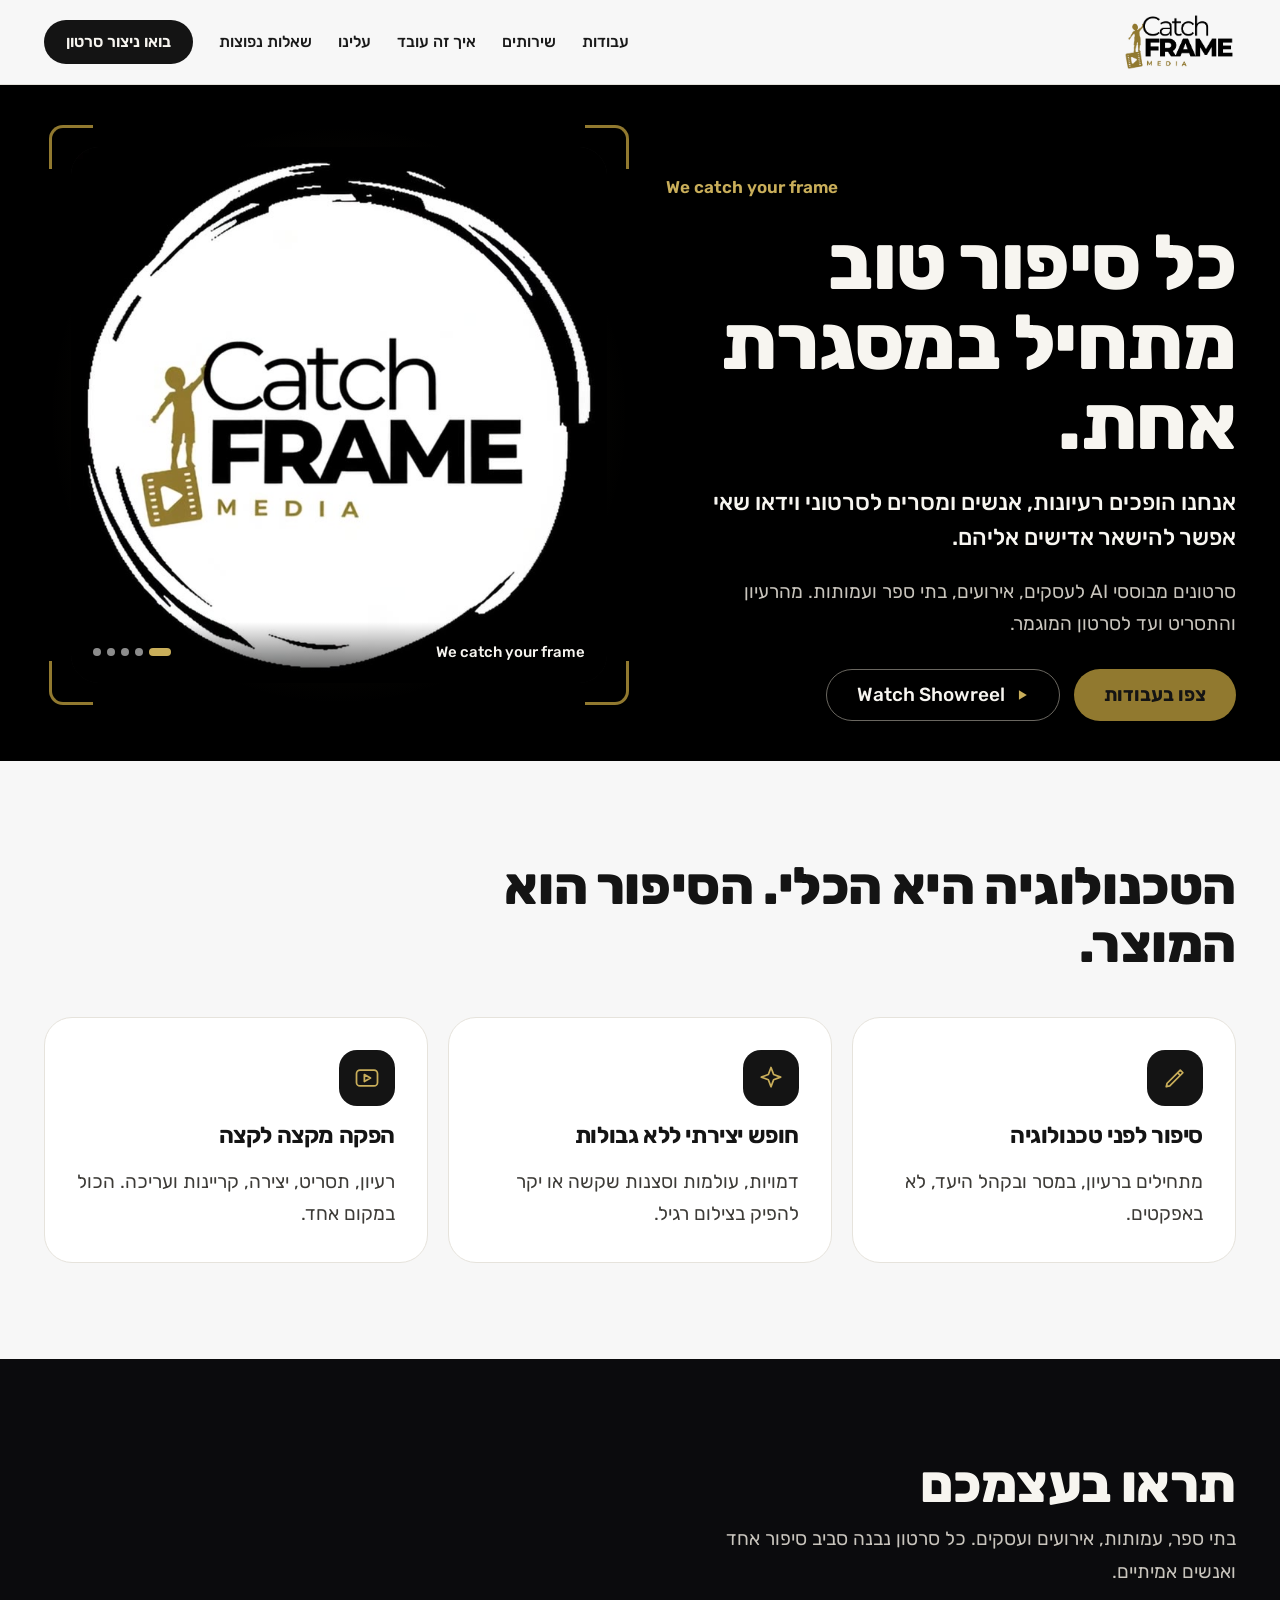
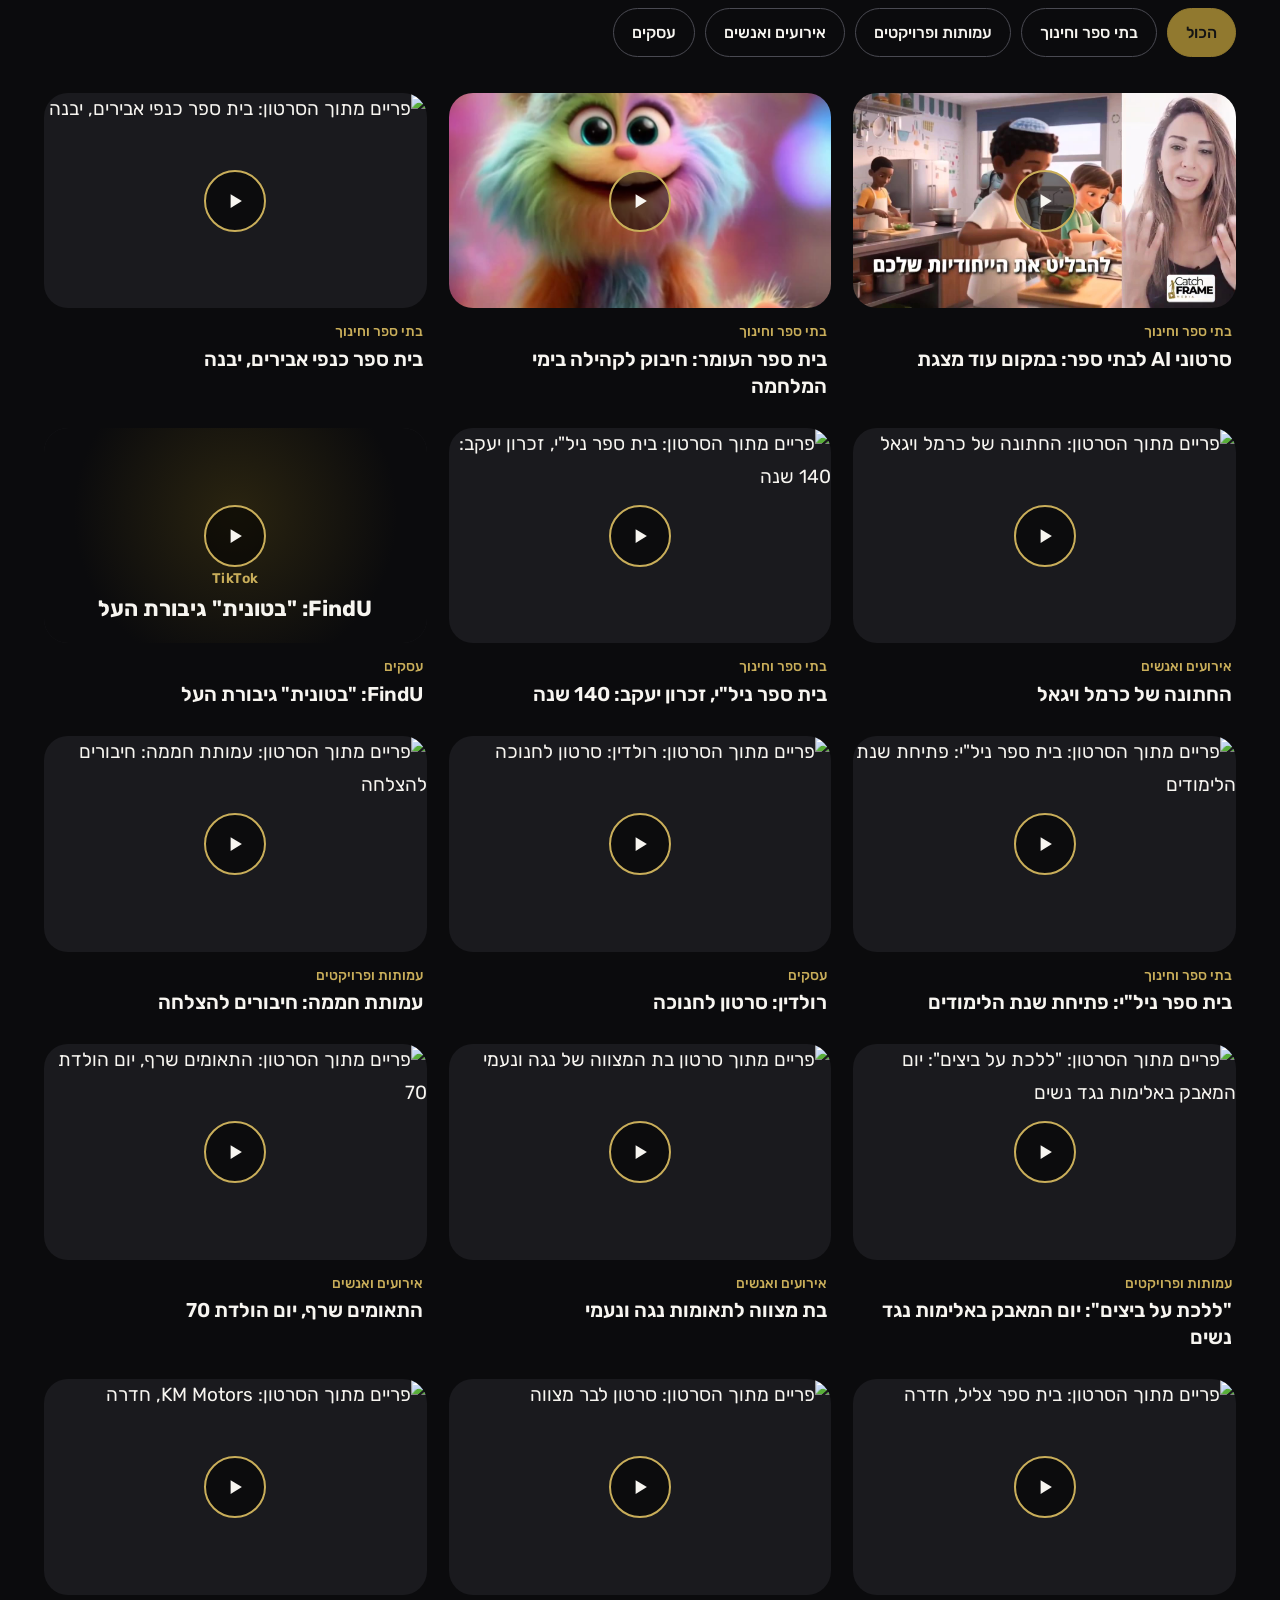
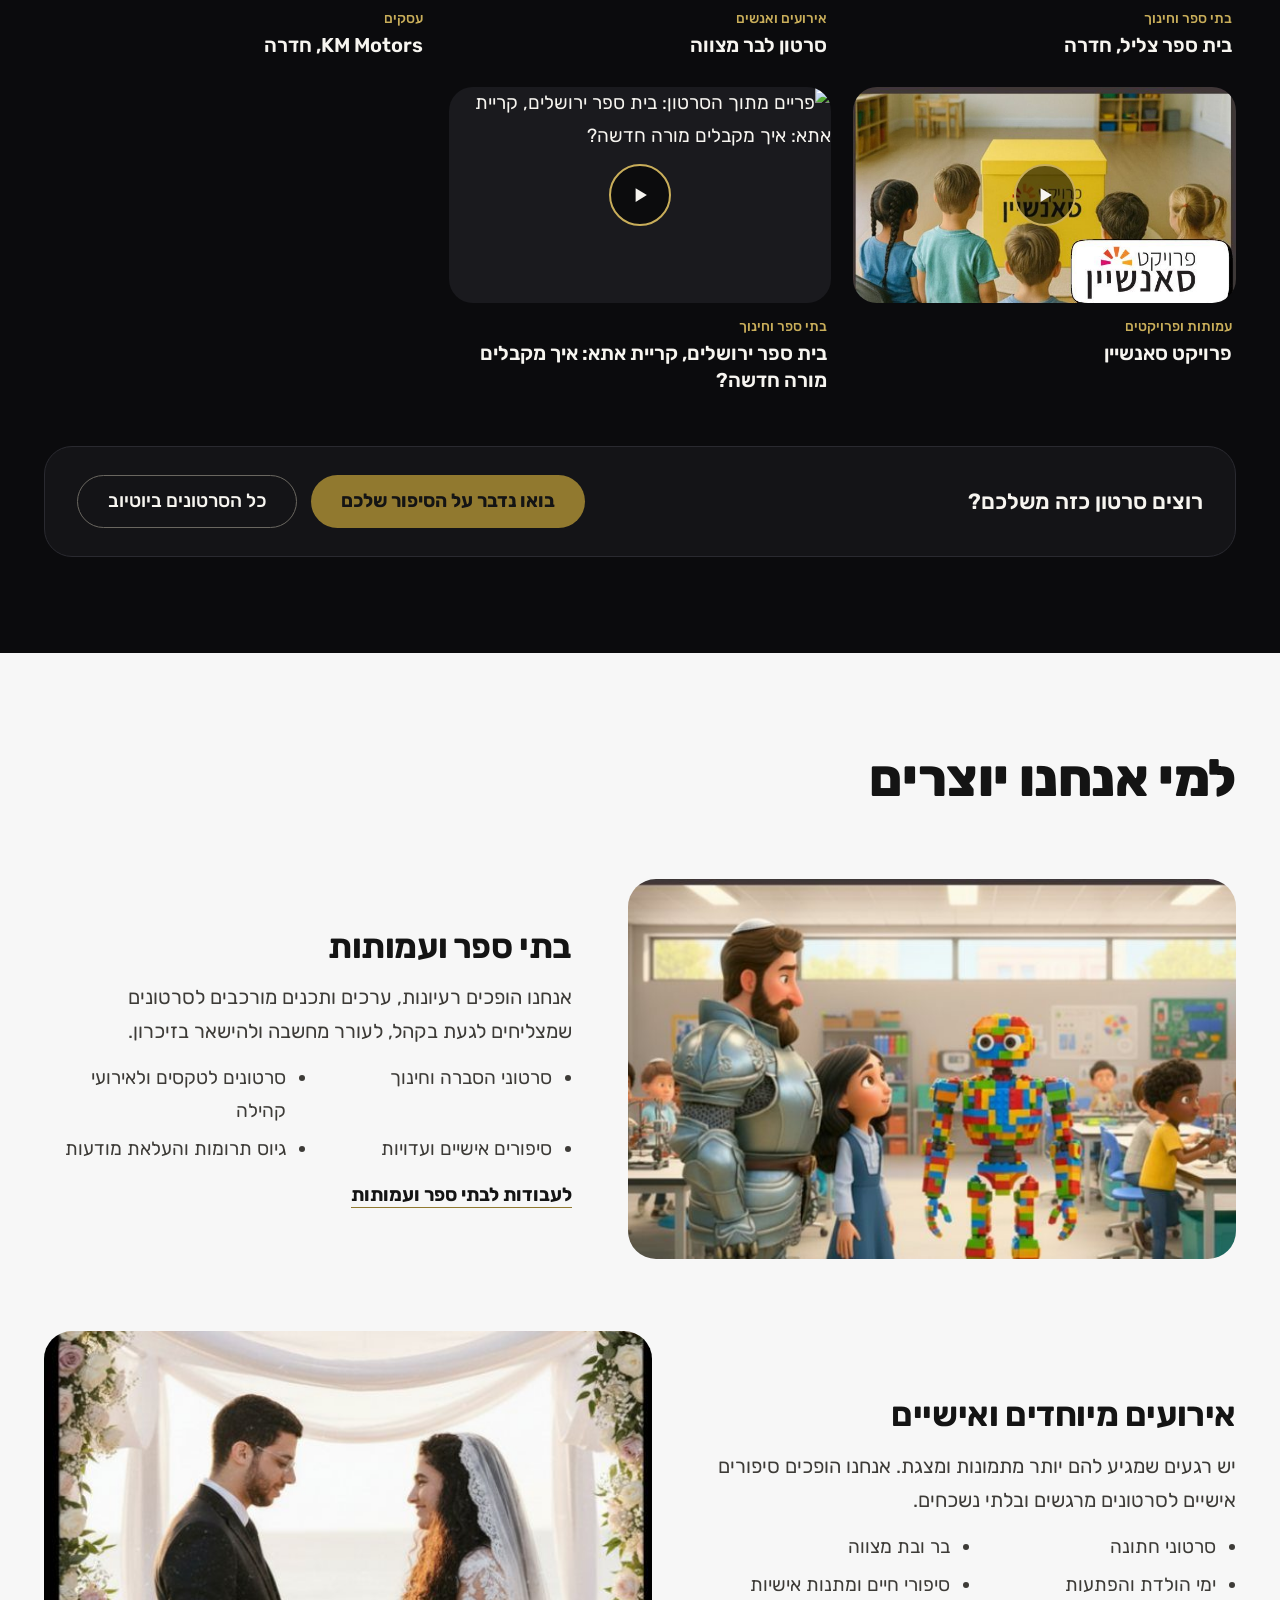
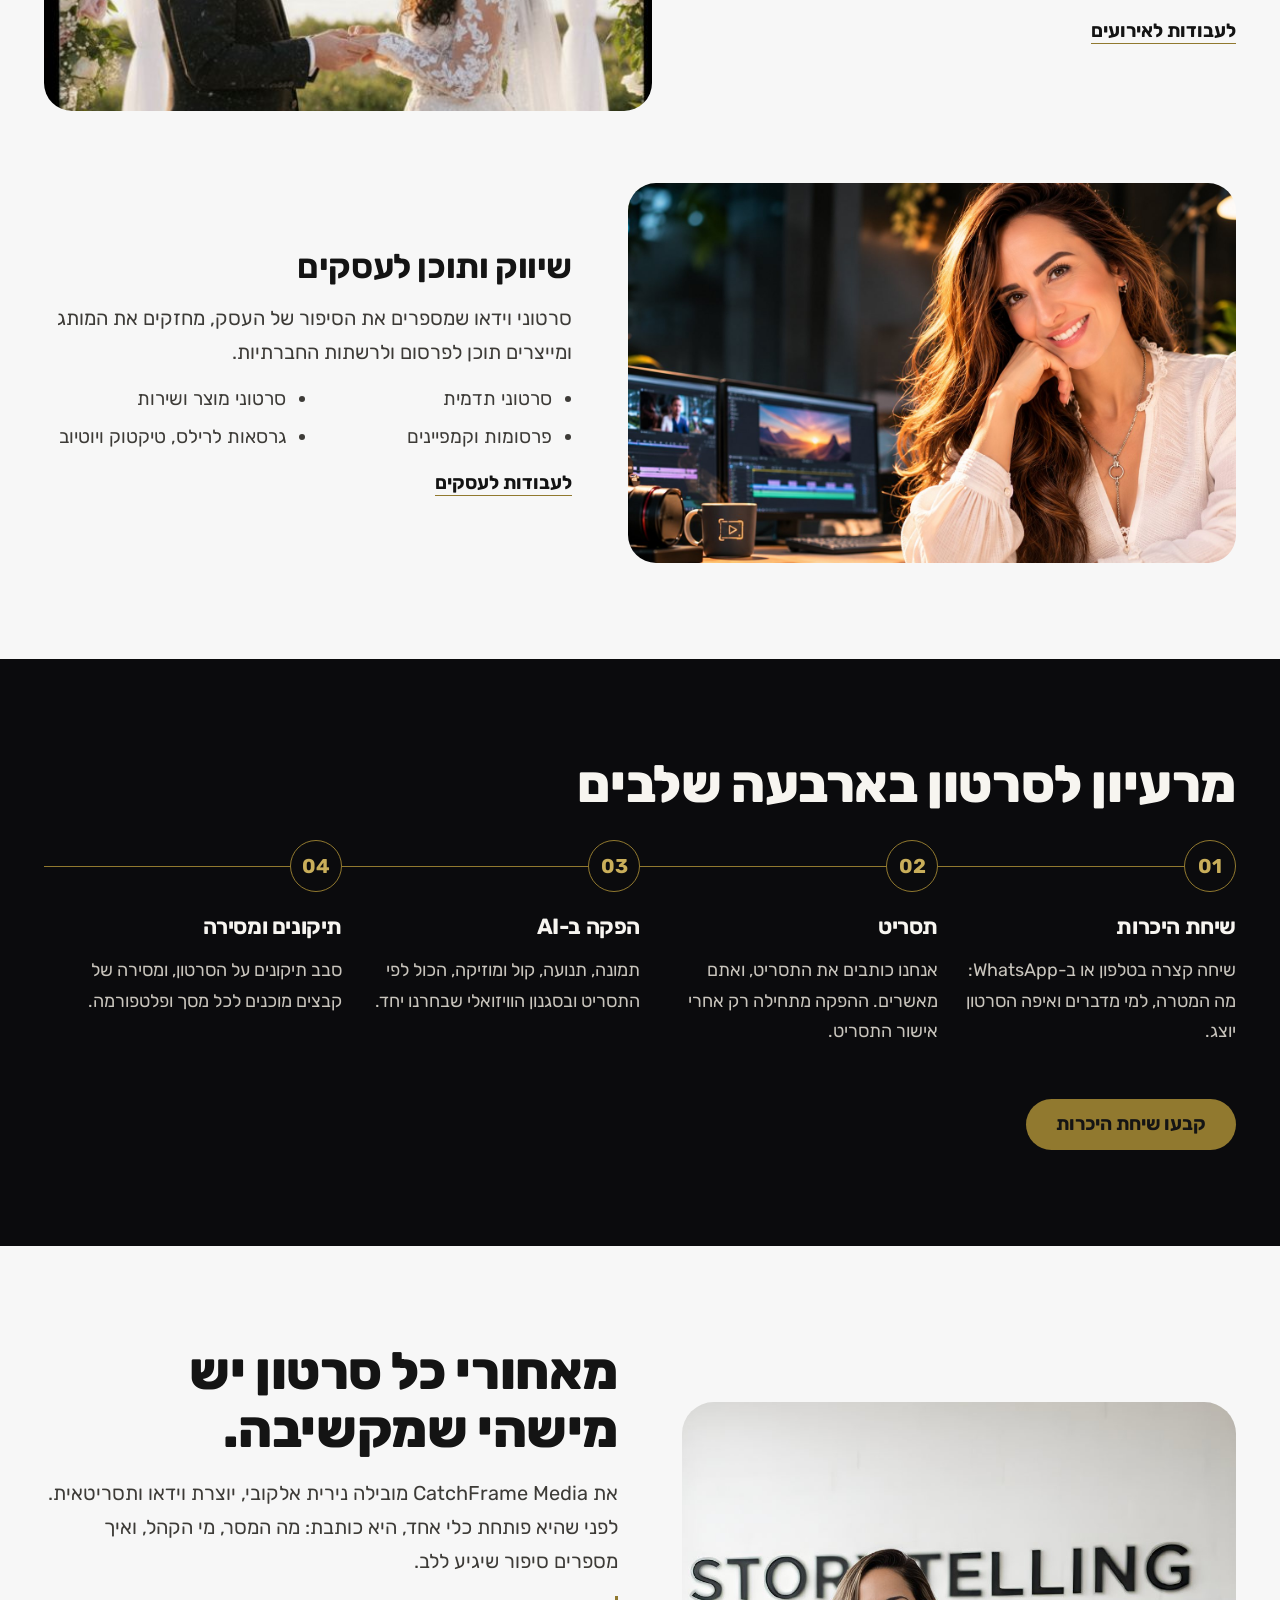
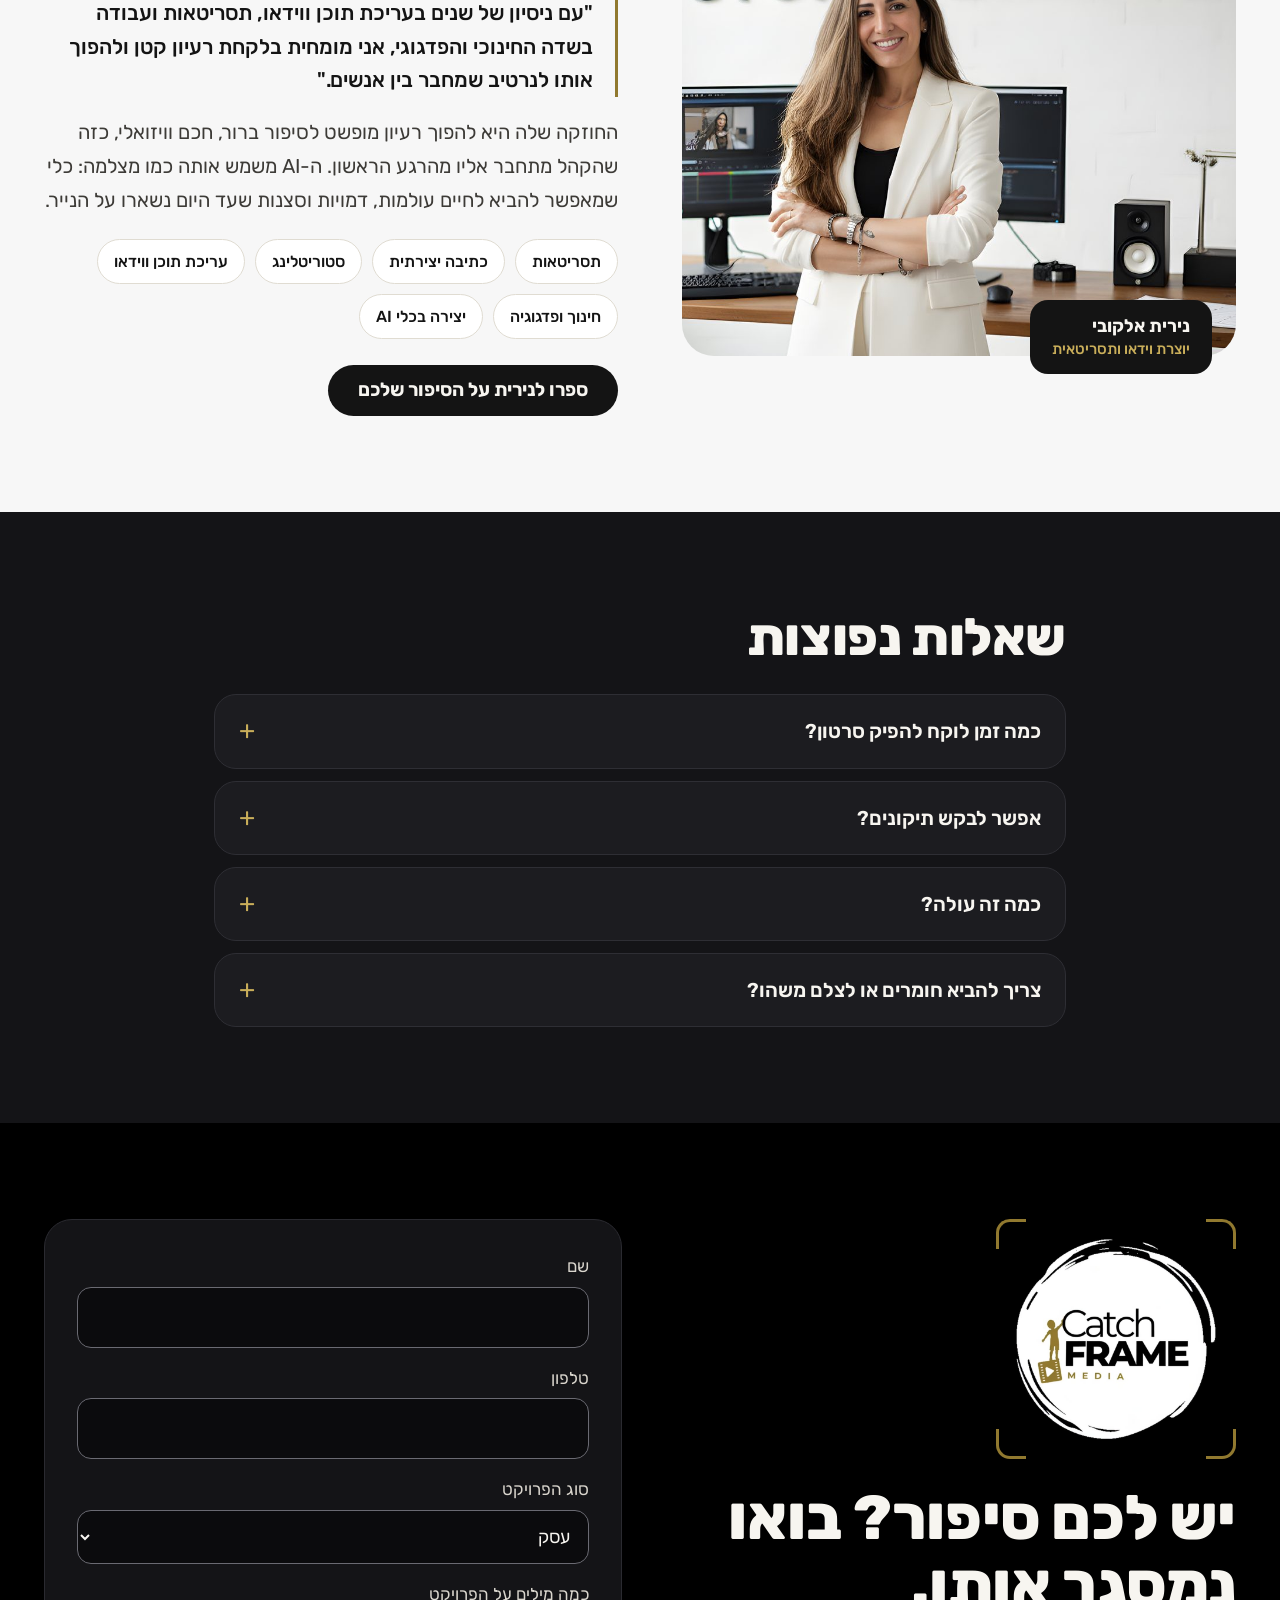
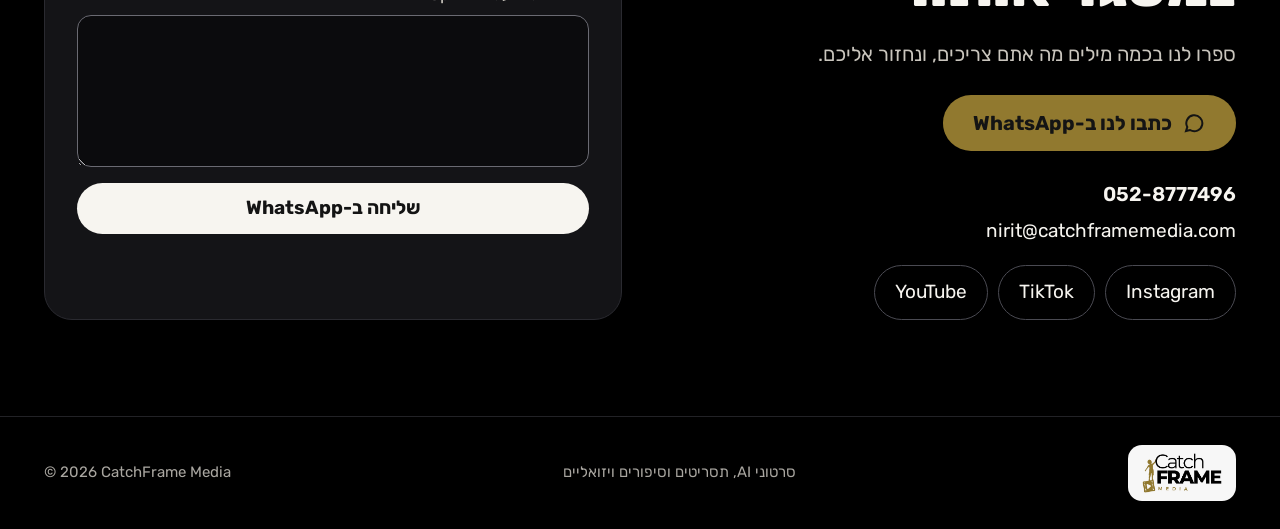
==== index.html @ 752bf240 "SEO/AI visibility: static gallery HTML, llms.txt, FAQ + service schema, title Co-Authored-By: Claude" ====
<!doctype html>
<html lang="he" dir="rtl">
<head>
<meta charset="utf-8">
<meta name="viewport" content="width=device-width, initial-scale=1">
<title>CatchFrame Media | סרטוני AI לבתי ספר, עמותות, אירועים ועסקים</title>
<meta name="description" content="סטודיו לסרטוני AI, תסריטים וסיפורים ויזואליים. סרטונים לבתי ספר, עמותות, אירועים ועסקים, מהרעיון והתסריט ועד לסרטון המוגמר. נירית אלקובי, יוצרת וידאו ותסריטאית.">
<link rel="canonical" href="https://catchframemedia.com/">
<meta property="og:type" content="website">
<meta property="og:locale" content="he_IL">
<meta property="og:site_name" content="CatchFrame Media">
<meta property="og:title" content="CatchFrame Media | כל סיפור טוב מתחיל במסגרת אחת">
<meta property="og:description" content="סרטוני AI שמספרים סיפור חינוכי, ערכי ואישי. לבתי ספר, עמותות, אירועים ועסקים.">
<meta property="og:url" content="https://catchframemedia.com/">
<meta property="og:image" content="https://catchframemedia.com/img/og.jpg">
<meta property="og:image:width" content="1200">
<meta property="og:image:height" content="630">
<meta name="twitter:card" content="summary_large_image">
<meta name="theme-color" content="#000000">
<link rel="icon" type="image/png" sizes="32x32" href="img/favicon-32.png">
<link rel="icon" type="image/png" sizes="192x192" href="img/favicon-192.png">
<link rel="apple-touch-icon" href="img/apple-touch-icon.png">
<link rel="preconnect" href="https://fonts.googleapis.com">
<link rel="preconnect" href="https://fonts.gstatic.com" crossorigin>
<link href="https://fonts.googleapis.com/css2?family=Rubik:wght@400;500;600;700;800&display=swap" rel="stylesheet">
<script type="application/ld+json">
{"@context": "https://schema.org", "@type": "ProfessionalService", "name": "CatchFrame Media", "alternateName": ["Catch Frame Media", "קאץ' פריים מדיה"], "url": "https://catchframemedia.com/", "logo": "https://catchframemedia.com/img/logo.png", "image": "https://catchframemedia.com/img/og.jpg", "description": "סטודיו לסרטוני AI, תסריטים וסיפורים ויזואליים לבתי ספר, עמותות, אירועים ועסקים. מהרעיון והתסריט ועד לסרטון המוגמר.", "telephone": "+972-52-877-7496", "email": "nirit@catchframemedia.com", "founder": {"@type": "Person", "name": "נירית אלקובי", "jobTitle": "יוצרת וידאו ותסריטאית"}, "areaServed": {"@type": "Country", "name": "ישראל"}, "knowsAbout": ["סרטוני AI", "תסריטאות", "סטוריטלינג", "אנימציה", "סרטוני תדמית"], "makesOffer": [{"@type": "Offer", "itemOffered": {"@type": "Service", "name": "סרטוני AI לבתי ספר ועמותות"}}, {"@type": "Offer", "itemOffered": {"@type": "Service", "name": "סרטוני AI לאירועים אישיים: חתונות, בר ובת מצווה, ימי הולדת"}}, {"@type": "Offer", "itemOffered": {"@type": "Service", "name": "סרטוני שיווק ותוכן לעסקים"}}], "sameAs": ["https://www.youtube.com/@catchframemedia", "https://www.instagram.com/catch_frame_media/", "https://www.tiktok.com/@catchframemedia"]}
</script>
<script type="application/ld+json">
{"@context": "https://schema.org", "@type": "FAQPage", "mainEntity": [{"@type": "Question", "name": "כמה זמן לוקח להפיק סרטון?", "acceptedAnswer": {"@type": "Answer", "text": "זה תלוי באורך הסרטון ובמורכבות שלו. בשיחת ההיכרות נבנה יחד לוח זמנים, ואם יש לכם תאריך יעד, כמו אירוע או טקס, נתכנן את העבודה לפיו."}}, {"@type": "Question", "name": "אפשר לבקש תיקונים?", "acceptedAnswer": {"@type": "Answer", "text": "כן. התסריט עובר את האישור שלכם לפני שמתחילים להפיק, ואחרי ההפקה יש סבב תיקונים על הסרטון עצמו. היקף התיקונים מוגדר מראש בהצעת המחיר."}}, {"@type": "Question", "name": "כמה זה עולה?", "acceptedAnswer": {"@type": "Answer", "text": "המחיר נקבע לפי אורך הסרטון, הסגנון והמורכבות. ספרו לנו על הפרויקט, ותקבלו הצעת מחיר מסודרת עם פירוט של כל מה שכלול: תסריט, הפקה, קריינות, מוזיקה, כתוביות וגרסאות לפלטפורמות שונות."}}, {"@type": "Question", "name": "צריך להביא חומרים או לצלם משהו?", "acceptedAnswer": {"@type": "Answer", "text": "לא חובה. אפשר להתחיל מסיפור, מרעיון או מכמה תמונות. אם יש לכם תמונות של האנשים או המקום שבסרטון, הן יעזרו לנו לבנות את הדמויות והעולם הוויזואלי."}}]}
</script>
<style>
:root{--black:#000;--ink:#0B0B0D;--panel:#141417;--panel2:#1C1C20;--line:#2E2E34;--paper:#F7F7F7;--text:#F7F5F0;--muted:#C9C5BD;--body:#3D3B37;--gold:#91792F;--gold-l:#C9AE5A;--gold-t:#6F5C1E}
*{box-sizing:border-box}
html{scroll-behavior:smooth;scroll-padding-top:90px}
body{margin:0;background:var(--ink);color:var(--text);font-family:Rubik,system-ui,sans-serif;font-size:19px;line-height:1.7;-webkit-font-smoothing:antialiased}
img{max-width:100%;display:block}
a{color:var(--gold-l)}a:hover{color:#E2C878}
h1,h2,h3{margin:0;letter-spacing:-.4px}
p{margin:0}
.wrap{max-width:1240px;margin:0 auto;padding:0 24px}
.sec{padding:96px 0}
.dark{background:var(--ink)}.black{background:var(--black)}.light{background:var(--paper);color:#141414}
.h2{font-weight:800;font-size:clamp(32px,4.4vw,52px);line-height:1.12}
.stack{display:flex;flex-direction:column}
.btn{display:inline-flex;align-items:center;gap:10px;min-height:50px;padding:14px 30px;border-radius:999px;font:inherit;font-weight:700;text-decoration:none;cursor:pointer;border:0;line-height:1.2}
.btn-gold{background:var(--gold);color:#141414}.btn-gold:hover{color:#141414;filter:brightness(1.08)}
.btn-ghost{background:transparent;border:1px solid #6A6760;color:var(--text);font-weight:500}.btn-ghost:hover{color:var(--text);border-color:var(--gold-l)}
.btn-dark{background:#141414;color:var(--text)}.btn-dark:hover{color:var(--text)}
.btn-row{display:flex;flex-wrap:wrap;gap:14px}
a:focus-visible,button:focus-visible,summary:focus-visible,input:focus-visible,select:focus-visible,textarea:focus-visible{outline:2px solid var(--gold-l);outline-offset:3px}

/* header */
header{position:sticky;top:0;z-index:20;background:var(--paper);border-bottom:1px solid #E2E0DA}
.nav{display:flex;align-items:center;justify-content:space-between;gap:16px;padding:12px 24px;max-width:1240px;margin:0 auto}
.nav img{height:60px;width:auto}
.nav-links{display:flex;align-items:center;gap:26px;font-size:16px;font-weight:500}
.nav-links a{color:#1A1A1A;text-decoration:none}.nav-links a:hover{color:var(--gold-t)}
.nav-links a.btn-dark,.nav-links a.btn-dark:hover{color:var(--text)}
.nav .btn{min-height:44px;padding:10px 22px;font-size:16px;font-weight:600;white-space:nowrap}

/* hero */
.hero{background:var(--black);overflow:hidden}
.hero .wrap{display:flex;flex-wrap:wrap;align-items:center;gap:32px}
.hero-text{flex:1 1 440px;min-width:0;gap:22px;padding:72px 0 24px}
.tag{color:var(--gold-l);font-weight:600;font-size:17px}
.hero h1{font-weight:800;font-size:clamp(42px,6vw,78px);line-height:1.04;letter-spacing:-.5px}
.lead{font-size:23px;font-weight:500;max-width:560px;line-height:1.5}
.sub{color:var(--muted);max-width:540px}
.hero-media{flex:1 1 460px;min-width:0;display:flex;justify-content:center;padding:40px 0 56px}
.frame{position:relative;width:100%;max-width:580px;padding:22px;background:radial-gradient(closest-side,rgba(201,174,90,.16),rgba(201,174,90,0))}
.reel{position:relative;aspect-ratio:1/1;border-radius:28px;overflow:hidden;background:#111}
.reel img,.reel video{position:absolute;inset:0;width:100%;height:100%;object-fit:cover;opacity:0;transition:opacity 1.2s ease}
.reel video.on{opacity:1}
.reel img.on{opacity:1;animation:kb 6s ease-out both}
@keyframes kb{from{transform:scale(1.08)}to{transform:scale(1)}}
.reel-bar{position:absolute;bottom:0;right:0;left:0;padding:18px 22px;display:flex;align-items:center;justify-content:space-between;gap:12px;background:linear-gradient(to top,rgba(0,0,0,.75),rgba(0,0,0,0));font-size:15px;font-weight:500}
.dots{display:flex;gap:6px}
.dots button{width:8px;height:8px;padding:0;border:0;border-radius:999px;cursor:pointer;background:rgba(255,255,255,.55);transition:width .3s ease}
.dots button[aria-current="true"]{width:22px;background:var(--gold-l)}
.c{position:absolute;width:44px;height:44px;border:0 solid var(--gold);pointer-events:none}
.c.tl{top:0;left:0;border-top-width:3px;border-left-width:3px;border-top-left-radius:14px}
.c.tr{top:0;right:0;border-top-width:3px;border-right-width:3px;border-top-right-radius:14px}
.c.bl{bottom:0;left:0;border-bottom-width:3px;border-left-width:3px;border-bottom-left-radius:14px}
.c.br{bottom:0;right:0;border-bottom-width:3px;border-right-width:3px;border-bottom-right-radius:14px}
.frame .c{animation:.9s cubic-bezier(.2,.7,.2,1) .35s both}
.frame .tl{animation-name:ctl}.frame .tr{animation-name:ctr}.frame .bl{animation-name:cbl}.frame .br{animation-name:cbr}
@keyframes ctl{from{opacity:0;transform:translate(70px,70px)}}@keyframes ctr{from{opacity:0;transform:translate(-70px,70px)}}
@keyframes cbl{from{opacity:0;transform:translate(70px,-70px)}}@keyframes cbr{from{opacity:0;transform:translate(-70px,-70px)}}

/* benefits */
.cards3{display:grid;grid-template-columns:repeat(auto-fit,minmax(260px,1fr));gap:20px}
.card{background:#fff;border:1px solid #E6E3DC;border-radius:28px;padding:32px;display:flex;flex-direction:column;gap:10px}
.card h3{font-size:23px;font-weight:700}.card p{color:var(--body)}
.ico{width:56px;height:56px;border-radius:18px;background:#141414;display:flex;align-items:center;justify-content:center}

/* work */
.work-head{display:flex;flex-wrap:wrap;align-items:end;justify-content:space-between;gap:20px}
.tabs{display:flex;flex-wrap:wrap;gap:10px}
.tabs button{font:inherit;font-size:16px;font-weight:500;padding:10px 18px;min-height:44px;border-radius:999px;cursor:pointer;border:1px solid #4A4A52;background:transparent;color:var(--text)}
.tabs button[aria-pressed="true"]{background:var(--gold);border-color:var(--gold);color:#141414}
.grid{display:grid;grid-template-columns:repeat(3,minmax(0,1fr));gap:28px 22px}
.tile{display:flex;flex-direction:column;gap:12px;background:none;border:0;padding:0;font:inherit;color:var(--text);text-align:right;cursor:pointer;width:100%}
.tile[hidden]{display:none}
.cover{position:relative;display:block;width:100%;aspect-ratio:16/9;border-radius:24px;overflow:hidden;background:#1A1A1E}
.cover img{width:100%;height:100%;object-fit:cover;transition:transform .6s ease}
.tile:hover .cover img,.tile:focus-visible .cover img{transform:scale(1.03)}
.play{position:absolute;inset:0;display:flex;align-items:center;justify-content:center}
.play span{width:62px;height:62px;border-radius:50%;background:rgba(0,0,0,.55);border:2px solid var(--gold-l);display:flex;align-items:center;justify-content:center}
.tile .c{width:26px;height:26px;border-color:var(--gold-l);opacity:0;transition:opacity .25s ease,transform .25s ease}
.tile .tl{top:14px;left:14px;transform:translate(4px,4px)}.tile .tr{top:14px;right:14px;transform:translate(-4px,4px)}
.tile .bl{bottom:14px;left:14px;transform:translate(4px,-4px)}.tile .br{bottom:14px;right:14px;transform:translate(-4px,-4px)}
.tile:hover .c,.tile:focus-visible .c{opacity:1;transform:none}
.meta{display:flex;flex-direction:column;gap:2px;padding:0 4px}
.meta .t{font-size:14px;font-weight:500;color:var(--gold-l)}.meta .n{font-size:20px;font-weight:600;line-height:1.35}
.cta-band{margin-top:16px;background:var(--panel);border:1px solid #2A2A30;border-radius:28px;padding:28px 32px;display:flex;flex-wrap:wrap;align-items:center;justify-content:space-between;gap:18px}
.cta-band p{font-size:22px;font-weight:600}

/* services */
.row{display:flex;flex-wrap:wrap;align-items:center;gap:56px}
.row.rev{flex-direction:row-reverse}
.row .img{flex:1 1 480px;min-width:0}.row .img img{width:100%;aspect-ratio:16/10;object-fit:cover;border-radius:28px}
.row .txt{flex:1 1 400px;min-width:0;gap:14px}
.row h3{font-size:34px;font-weight:700;line-height:1.15}
.row .txt>p{color:var(--body);font-size:20px}
.list2{display:grid;grid-template-columns:repeat(2,minmax(0,1fr));gap:6px 24px;margin:0;padding-inline-start:20px;color:var(--body)}
.link-u{color:#141414;font-weight:700;text-decoration-color:var(--gold);text-underline-offset:6px;align-self:flex-start}
.link-u:hover{color:var(--gold-t)}

/* process */
.steps{list-style:none;margin:0;padding:0;display:grid;grid-template-columns:repeat(auto-fit,minmax(230px,1fr));gap:32px 0;border-top:1px solid var(--gold)}
.steps li{padding:0 0 0 24px;display:flex;flex-direction:column;gap:10px}
.num{width:52px;height:52px;margin-top:-27px;border-radius:50%;background:var(--ink);border:1px solid var(--gold);color:var(--gold-l);font-size:20px;font-weight:700;display:flex;align-items:center;justify-content:center}
.steps h3{margin-top:6px;font-size:22px;font-weight:700}.steps p{color:var(--muted);font-size:18px}

/* about */
.about{display:flex;flex-wrap:wrap;align-items:center;gap:64px}
.about .pic{flex:1 1 440px;min-width:0;position:relative}
.about .pic img{width:100%;aspect-ratio:1/1;object-fit:cover;border-radius:32px}
.badge{position:absolute;bottom:-18px;right:24px;background:#141414;color:var(--text);padding:14px 22px;border-radius:18px;font-weight:700;font-size:18px;line-height:1.4}
.badge small{display:block;color:var(--gold-l);font-weight:500;font-size:15px}
.about .txt{flex:1 1 460px;min-width:0;gap:18px}
.about .txt>p{color:var(--body);font-size:20px}
blockquote{margin:0;padding-inline-start:22px;border-inline-start:3px solid var(--gold);font-size:21px;line-height:1.6;font-weight:500;color:#141414}
.pills{list-style:none;margin:4px 0 0;padding:0;display:flex;flex-wrap:wrap;gap:10px}
.pills li{background:#fff;border:1px solid #E0DCD2;border-radius:999px;padding:8px 16px;font-size:16px;font-weight:500}

/* faq */
.faq{max-width:900px;margin:0 auto;padding:0 24px;gap:28px}
details{background:var(--panel2);border:1px solid var(--line);border-radius:22px;padding:14px 24px}
summary{font-size:20px;font-weight:600;min-height:44px;display:flex;align-items:center;justify-content:space-between;gap:16px;cursor:pointer;list-style:none}
summary::-webkit-details-marker{display:none}
summary::after{content:"+";color:var(--gold-l);font-size:26px;font-weight:400;transition:transform .2s ease}
details[open] summary::after{transform:rotate(45deg)}
details p{margin:10px 0 6px;color:var(--muted)}

/* contact */
.contact{display:flex;flex-wrap:wrap;gap:56px}
.contact .info{flex:1 1 400px;min-width:0;gap:18px}
.outro{width:240px;max-width:60%;padding:14px;margin-bottom:8px;background:none}
.outro video{display:block;width:100%;aspect-ratio:1/1;object-fit:cover;border-radius:20px;background:#111}
.outro .c{width:30px;height:30px;animation:none}
.contact h2{font-weight:800;font-size:clamp(36px,5vw,62px);line-height:1.08}
.contact .info>p{color:var(--muted);font-size:20px}
.contact-lines a{color:var(--text);text-decoration:none;align-self:flex-start}
.social{display:flex;flex-wrap:wrap;gap:10px}
.social a{border:1px solid #4A4A52;color:var(--text);text-decoration:none;padding:10px 20px;border-radius:999px;min-height:44px;display:inline-flex;align-items:center}
.social a:hover{border-color:var(--gold-l)}
form{flex:1 1 420px;min-width:0;display:flex;flex-direction:column;gap:16px;background:var(--panel);border:1px solid #2A2A30;border-radius:28px;padding:32px}
label{display:flex;flex-direction:column;gap:6px;font-size:17px;color:#D9D5CD}
input,select,textarea{background:var(--ink);border:1px solid #6A6A72;border-radius:14px;padding:14px;color:var(--text);font:inherit;font-size:18px}
select{min-height:52px}textarea{resize:vertical}
.msg{font-size:17px}.msg.err{color:#FFB4A6}.msg.ok{color:#C9E8B0}
form .btn{justify-content:center;background:var(--text);color:#141414;font-size:19px}

footer{background:var(--black);border-top:1px solid #222226}
footer .wrap{padding-top:28px;padding-bottom:28px;display:flex;flex-wrap:wrap;align-items:center;justify-content:space-between;gap:16px;color:#A9A6A0;font-size:15px}
.logo-chip{background:var(--paper);border-radius:14px;padding:6px 12px}.logo-chip img{height:44px;width:auto}

/* modal */
.modal{position:fixed;inset:0;z-index:50;background:rgba(0,0,0,.85);display:none;align-items:center;justify-content:center;padding:20px}
.modal.open{display:flex}
.dialog{width:100%;max-width:1000px;max-height:94vh;overflow:auto;background:var(--panel);border:1px solid var(--line);border-radius:28px;animation:pop .3s ease both}
@keyframes pop{from{opacity:0;transform:translateY(12px) scale(.98)}}
.player{position:relative;aspect-ratio:16/9;background:#000;border-radius:28px 28px 0 0;overflow:hidden}
.player video{position:absolute;inset:0;width:100%;height:100%;background:#000}
.player iframe,.player img{position:absolute;inset:0;width:100%;height:100%;border:0;object-fit:cover}
.player.vertical{aspect-ratio:9/16;width:min(100%,calc(78vh*9/16));margin:0 auto;border-radius:28px 28px 0 0}
.tt-cover{position:absolute;inset:0;display:flex;flex-direction:column;align-items:center;justify-content:flex-end;gap:4px;padding:20px 24px;text-align:center;background:radial-gradient(circle at 50% 40%,#2a2410,#0B0B0D 70%)}
.tt-label{font-size:14px;font-weight:600;color:var(--gold-l);letter-spacing:.5px}
.tt-name{font-size:22px;font-weight:700;line-height:1.3}
.close{position:absolute;top:14px;left:14px;z-index:2;width:48px;height:48px;border-radius:50%;border:0;background:rgba(0,0,0,.7);color:var(--text);cursor:pointer;display:flex;align-items:center;justify-content:center}
.dialog-body{padding:26px 32px 32px;gap:10px}
.dialog-body h3{font-size:28px;font-weight:700;line-height:1.2}
.dialog-body p{color:var(--muted)}

@media (max-width:980px){.grid{grid-template-columns:repeat(2,minmax(0,1fr))}}
@media (max-width:760px){
body{font-size:18px}.sec{padding:72px 0}
.nav img{height:48px}.nav-links>a:not(.btn){display:none}
.grid{grid-template-columns:1fr}.row.rev{flex-direction:row}.list2{grid-template-columns:1fr}
.row,.about,.contact{gap:36px}.row h3{font-size:28px}
.cta-band{padding:24px}.dialog-body{padding:22px}
form{padding:24px}
}
@media (prefers-reduced-motion:reduce){html{scroll-behavior:auto}*,*::before,*::after{animation:none!important;transition:none!important}}
</style>
</head>
<body>

<header>
<nav class="nav" aria-label="ניווט ראשי">
<a href="#top" aria-label="CatchFrame Media, לראש העמוד"><img src="img/logo.png" alt="CatchFrame Media" width="114" height="60"></a>
<div class="nav-links">
<a href="#work">עבודות</a>
<a href="#services">שירותים</a>
<a href="#process">איך זה עובד</a>
<a href="#about">עלינו</a>
<a href="#faq">שאלות נפוצות</a>
<a href="#contact" class="btn btn-dark">בואו ניצור סרטון</a>
</div>
</nav>
</header>

<main>
<section id="top" class="hero">
<div class="wrap">
<div class="hero-text stack">
<p class="tag" dir="ltr">We catch your frame</p>
<h1>כל סיפור טוב מתחיל במסגרת אחת.</h1>
<p class="lead">אנחנו הופכים רעיונות, אנשים ומסרים לסרטוני וידאו שאי אפשר להישאר אדישים אליהם.</p>
<p class="sub">סרטונים מבוססי AI לעסקים, אירועים, בתי ספר ועמותות. מהרעיון והתסריט ועד לסרטון המוגמר.</p>
<div class="btn-row" style="margin-top:6px">
<a href="#work" class="btn btn-gold">צפו בעבודות</a>
<button type="button" class="btn btn-ghost" data-video="-D0cy841_f0" data-title="CatchFrame Media Showreel" data-type="קליפ אנימציה AI" data-desc="טעימה מהעבודות שלנו לבתי ספר ולעסקים."><svg width="14" height="14" viewBox="0 0 16 16" fill="#C9AE5A" aria-hidden="true"><path d="M4.5 2.5l9 5.5-9 5.5z"/></svg><span dir="ltr">Watch Showreel</span></button>
</div>
</div>
<div class="hero-media">
<div class="frame">
<div class="reel" role="img" aria-label="פריימים מתוך עבודות נבחרות">
<video class="on" src="video/logo-intro.mp4" poster="img/logo_intro_end.jpg" muted playsinline preload="auto" data-t="We catch your frame" aria-hidden="true"></video>
<img src="img/school_knafei.jpg" alt="" data-t="בית ספר כנפי אבירים, יבנה" loading="lazy">
<img src="img/ev_wedding.jpg" alt="" data-t="החתונה של כרמל ויגאל" loading="lazy">
<img src="img/ev_70.jpg" alt="" data-t="התאומים שרף, יום הולדת 70" loading="lazy">
<img src="img/school_tzlil.jpg" alt="" data-t="בית ספר צליל, חדרה" loading="lazy">
<div class="reel-bar"><span id="reelTitle">We catch your frame</span><span class="dots" id="dots"></span></div>
</div>
<span class="c tl" aria-hidden="true"></span><span class="c tr" aria-hidden="true"></span><span class="c bl" aria-hidden="true"></span><span class="c br" aria-hidden="true"></span>
</div>
</div>
</div>
</section>

<section class="sec light">
<div class="wrap stack" style="gap:44px">
<h2 class="h2" style="max-width:820px">הטכנולוגיה היא הכלי. הסיפור הוא המוצר.</h2>
<div class="cards3">
<div class="card"><span class="ico"><svg width="28" height="28" viewBox="0 0 32 32" fill="none" stroke="#C9AE5A" stroke-width="2" stroke-linejoin="round" stroke-linecap="round" aria-hidden="true"><path d="M6 26l4-1 15-15-3-3L7 22l-1 4zM19 10l3 3"/></svg></span><h3>סיפור לפני טכנולוגיה</h3><p>מתחילים ברעיון, במסר ובקהל היעד, לא באפקטים.</p></div>
<div class="card"><span class="ico"><svg width="28" height="28" viewBox="0 0 32 32" fill="none" stroke="#C9AE5A" stroke-width="2" stroke-linejoin="round" stroke-linecap="round" aria-hidden="true"><path d="M16 4l3 8 8 3-8 3-3 8-3-8-8-3 8-3z"/></svg></span><h3>חופש יצירתי ללא גבולות</h3><p>דמויות, עולמות וסצנות שקשה או יקר להפיק בצילום רגיל.</p></div>
<div class="card"><span class="ico"><svg width="28" height="28" viewBox="0 0 32 32" fill="none" stroke="#C9AE5A" stroke-width="2" stroke-linejoin="round" stroke-linecap="round" aria-hidden="true"><rect x="4" y="7" width="24" height="18" rx="4"/><path d="M13 12l7 4-7 4z"/></svg></span><h3>הפקה מקצה לקצה</h3><p>רעיון, תסריט, יצירה, קריינות ועריכה. הכול במקום אחד.</p></div>
</div>
</div>
</section>

<section id="work" class="sec dark">
<div class="wrap stack" style="gap:36px">
<div class="work-head">
<div class="stack" style="gap:10px;max-width:560px">
<h2 class="h2">תראו בעצמכם</h2>
<p style="color:var(--muted)">בתי ספר, עמותות, אירועים ועסקים. כל סרטון נבנה סביב סיפור אחד ואנשים אמיתיים.</p>
</div>
<div class="tabs" role="group" aria-label="סינון עבודות לפי תחום">
<button type="button" data-f="all" aria-pressed="true">הכול</button>
<button type="button" data-f="school" aria-pressed="false">בתי ספר וחינוך</button>
<button type="button" data-f="np" aria-pressed="false">עמותות ופרויקטים</button>
<button type="button" data-f="ev" aria-pressed="false">אירועים ואנשים</button>
<button type="button" data-f="biz" aria-pressed="false">עסקים</button>
</div>
</div>
<div class="grid" id="grid">
<button type="button" class="tile" data-c="school" data-i="0" aria-label="צפייה בסרטון: סרטוני AI לבתי ספר: במקום עוד מצגת"><span class="cover"><img src="img/schools_promo.jpg" alt="נירית מסבירה על סרטוני AI לבתי ספר, לצד סצנה מונפשת של ילדים מבשלים בכיתה" loading="lazy"><span class="play"><span><svg width="20" height="20" viewBox="0 0 16 16" fill="#F7F5F0" aria-hidden="true"><path d="M4.5 2.5l9 5.5-9 5.5z"/></svg></span></span><span class="c tl" aria-hidden="true"></span><span class="c tr" aria-hidden="true"></span><span class="c bl" aria-hidden="true"></span><span class="c br" aria-hidden="true"></span></span><span class="meta"><span class="t">בתי ספר וחינוך</span><span class="n">סרטוני AI לבתי ספר: במקום עוד מצגת</span></span></button>
<button type="button" class="tile" data-c="school" data-i="1" aria-label="צפייה בסרטון: בית ספר העומר: חיבוק לקהילה בימי המלחמה"><span class="cover"><img src="img/omer.jpg" alt="דמות פרוותית צבעונית ושמחה על רקע אורות" loading="lazy"><span class="play"><span><svg width="20" height="20" viewBox="0 0 16 16" fill="#F7F5F0" aria-hidden="true"><path d="M4.5 2.5l9 5.5-9 5.5z"/></svg></span></span><span class="c tl" aria-hidden="true"></span><span class="c tr" aria-hidden="true"></span><span class="c bl" aria-hidden="true"></span><span class="c br" aria-hidden="true"></span></span><span class="meta"><span class="t">בתי ספר וחינוך</span><span class="n">בית ספר העומר: חיבוק לקהילה בימי המלחמה</span></span></button>
<button type="button" class="tile" data-c="school" data-i="2" aria-label="צפייה בסרטון: בית ספר כנפי אבירים, יבנה"><span class="cover"><img src="https://i.ytimg.com/vi/llEfuPIRctU/hqdefault.jpg" alt="פריים מתוך הסרטון: בית ספר כנפי אבירים, יבנה" loading="lazy"><span class="play"><span><svg width="20" height="20" viewBox="0 0 16 16" fill="#F7F5F0" aria-hidden="true"><path d="M4.5 2.5l9 5.5-9 5.5z"/></svg></span></span><span class="c tl" aria-hidden="true"></span><span class="c tr" aria-hidden="true"></span><span class="c bl" aria-hidden="true"></span><span class="c br" aria-hidden="true"></span></span><span class="meta"><span class="t">בתי ספר וחינוך</span><span class="n">בית ספר כנפי אבירים, יבנה</span></span></button>
<button type="button" class="tile" data-c="ev" data-i="3" aria-label="צפייה בסרטון: החתונה של כרמל ויגאל"><span class="cover"><img src="https://i.ytimg.com/vi/Ild9A0ipYYg/hqdefault.jpg" alt="פריים מתוך הסרטון: החתונה של כרמל ויגאל" loading="lazy"><span class="play"><span><svg width="20" height="20" viewBox="0 0 16 16" fill="#F7F5F0" aria-hidden="true"><path d="M4.5 2.5l9 5.5-9 5.5z"/></svg></span></span><span class="c tl" aria-hidden="true"></span><span class="c tr" aria-hidden="true"></span><span class="c bl" aria-hidden="true"></span><span class="c br" aria-hidden="true"></span></span><span class="meta"><span class="t">אירועים ואנשים</span><span class="n">החתונה של כרמל ויגאל</span></span></button>
<button type="button" class="tile" data-c="school" data-i="4" aria-label="צפייה בסרטון: בית ספר ניל&quot;י, זכרון יעקב: 140 שנה"><span class="cover"><img src="https://i.ytimg.com/vi/M6XtYe8n5j0/hqdefault.jpg" alt="פריים מתוך הסרטון: בית ספר ניל&quot;י, זכרון יעקב: 140 שנה" loading="lazy"><span class="play"><span><svg width="20" height="20" viewBox="0 0 16 16" fill="#F7F5F0" aria-hidden="true"><path d="M4.5 2.5l9 5.5-9 5.5z"/></svg></span></span><span class="c tl" aria-hidden="true"></span><span class="c tr" aria-hidden="true"></span><span class="c bl" aria-hidden="true"></span><span class="c br" aria-hidden="true"></span></span><span class="meta"><span class="t">בתי ספר וחינוך</span><span class="n">בית ספר ניל&quot;י, זכרון יעקב: 140 שנה</span></span></button>
<button type="button" class="tile" data-c="biz" data-i="5" aria-label="צפייה בסרטון: FindU: &quot;בטונית&quot; גיבורת העל"><span class="cover"><span class="tt-cover"><span class="tt-label">TikTok</span><span class="tt-name">FindU: &quot;בטונית&quot; גיבורת העל</span></span><span class="play"><span><svg width="20" height="20" viewBox="0 0 16 16" fill="#F7F5F0" aria-hidden="true"><path d="M4.5 2.5l9 5.5-9 5.5z"/></svg></span></span><span class="c tl" aria-hidden="true"></span><span class="c tr" aria-hidden="true"></span><span class="c bl" aria-hidden="true"></span><span class="c br" aria-hidden="true"></span></span><span class="meta"><span class="t">עסקים</span><span class="n">FindU: &quot;בטונית&quot; גיבורת העל</span></span></button>
<button type="button" class="tile" data-c="school" data-i="6" aria-label="צפייה בסרטון: בית ספר ניל&quot;י: פתיחת שנת הלימודים"><span class="cover"><img src="https://i.ytimg.com/vi/7EdqKVEpfCI/maxresdefault.jpg" alt="פריים מתוך הסרטון: בית ספר ניל&quot;י: פתיחת שנת הלימודים" loading="lazy"><span class="play"><span><svg width="20" height="20" viewBox="0 0 16 16" fill="#F7F5F0" aria-hidden="true"><path d="M4.5 2.5l9 5.5-9 5.5z"/></svg></span></span><span class="c tl" aria-hidden="true"></span><span class="c tr" aria-hidden="true"></span><span class="c bl" aria-hidden="true"></span><span class="c br" aria-hidden="true"></span></span><span class="meta"><span class="t">בתי ספר וחינוך</span><span class="n">בית ספר ניל&quot;י: פתיחת שנת הלימודים</span></span></button>
<button type="button" class="tile" data-c="biz" data-i="7" aria-label="צפייה בסרטון: רולדין: סרטון לחנוכה"><span class="cover"><img src="https://i.ytimg.com/vi/fSGAmRSNyXk/hqdefault.jpg" alt="פריים מתוך הסרטון: רולדין: סרטון לחנוכה" loading="lazy"><span class="play"><span><svg width="20" height="20" viewBox="0 0 16 16" fill="#F7F5F0" aria-hidden="true"><path d="M4.5 2.5l9 5.5-9 5.5z"/></svg></span></span><span class="c tl" aria-hidden="true"></span><span class="c tr" aria-hidden="true"></span><span class="c bl" aria-hidden="true"></span><span class="c br" aria-hidden="true"></span></span><span class="meta"><span class="t">עסקים</span><span class="n">רולדין: סרטון לחנוכה</span></span></button>
<button type="button" class="tile" data-c="np" data-i="8" aria-label="צפייה בסרטון: עמותת חממה: חיבורים להצלחה"><span class="cover"><img src="https://i.ytimg.com/vi/s1ic4NTYNHw/hqdefault.jpg" alt="פריים מתוך הסרטון: עמותת חממה: חיבורים להצלחה" loading="lazy"><span class="play"><span><svg width="20" height="20" viewBox="0 0 16 16" fill="#F7F5F0" aria-hidden="true"><path d="M4.5 2.5l9 5.5-9 5.5z"/></svg></span></span><span class="c tl" aria-hidden="true"></span><span class="c tr" aria-hidden="true"></span><span class="c bl" aria-hidden="true"></span><span class="c br" aria-hidden="true"></span></span><span class="meta"><span class="t">עמותות ופרויקטים</span><span class="n">עמותת חממה: חיבורים להצלחה</span></span></button>
<button type="button" class="tile" data-c="np" data-i="9" aria-label="צפייה בסרטון: &quot;ללכת על ביצים&quot;: יום המאבק באלימות נגד נשים"><span class="cover"><img src="https://i.ytimg.com/vi/5YY-4TvfIho/hqdefault.jpg" alt="פריים מתוך הסרטון: &quot;ללכת על ביצים&quot;: יום המאבק באלימות נגד נשים" loading="lazy"><span class="play"><span><svg width="20" height="20" viewBox="0 0 16 16" fill="#F7F5F0" aria-hidden="true"><path d="M4.5 2.5l9 5.5-9 5.5z"/></svg></span></span><span class="c tl" aria-hidden="true"></span><span class="c tr" aria-hidden="true"></span><span class="c bl" aria-hidden="true"></span><span class="c br" aria-hidden="true"></span></span><span class="meta"><span class="t">עמותות ופרויקטים</span><span class="n">&quot;ללכת על ביצים&quot;: יום המאבק באלימות נגד נשים</span></span></button>
<button type="button" class="tile" data-c="ev" data-i="10" aria-label="צפייה בסרטון: בת מצווה לתאומות נגה ונעמי"><span class="cover"><img src="https://i.ytimg.com/vi/8ELb8qgY7y8/maxresdefault.jpg" alt="פריים מתוך סרטון בת המצווה של נגה ונעמי" loading="lazy"><span class="play"><span><svg width="20" height="20" viewBox="0 0 16 16" fill="#F7F5F0" aria-hidden="true"><path d="M4.5 2.5l9 5.5-9 5.5z"/></svg></span></span><span class="c tl" aria-hidden="true"></span><span class="c tr" aria-hidden="true"></span><span class="c bl" aria-hidden="true"></span><span class="c br" aria-hidden="true"></span></span><span class="meta"><span class="t">אירועים ואנשים</span><span class="n">בת מצווה לתאומות נגה ונעמי</span></span></button>
<button type="button" class="tile" data-c="ev" data-i="11" aria-label="צפייה בסרטון: התאומים שרף, יום הולדת 70"><span class="cover"><img src="https://i.ytimg.com/vi/glTZpROFGLE/hqdefault.jpg" alt="פריים מתוך הסרטון: התאומים שרף, יום הולדת 70" loading="lazy"><span class="play"><span><svg width="20" height="20" viewBox="0 0 16 16" fill="#F7F5F0" aria-hidden="true"><path d="M4.5 2.5l9 5.5-9 5.5z"/></svg></span></span><span class="c tl" aria-hidden="true"></span><span class="c tr" aria-hidden="true"></span><span class="c bl" aria-hidden="true"></span><span class="c br" aria-hidden="true"></span></span><span class="meta"><span class="t">אירועים ואנשים</span><span class="n">התאומים שרף, יום הולדת 70</span></span></button>
<button type="button" class="tile" data-c="school" data-i="12" aria-label="צפייה בסרטון: בית ספר צליל, חדרה"><span class="cover"><img src="https://i.ytimg.com/vi/l0lTXNQeg3Q/hqdefault.jpg" alt="פריים מתוך הסרטון: בית ספר צליל, חדרה" loading="lazy"><span class="play"><span><svg width="20" height="20" viewBox="0 0 16 16" fill="#F7F5F0" aria-hidden="true"><path d="M4.5 2.5l9 5.5-9 5.5z"/></svg></span></span><span class="c tl" aria-hidden="true"></span><span class="c tr" aria-hidden="true"></span><span class="c bl" aria-hidden="true"></span><span class="c br" aria-hidden="true"></span></span><span class="meta"><span class="t">בתי ספר וחינוך</span><span class="n">בית ספר צליל, חדרה</span></span></button>
<button type="button" class="tile" data-c="ev" data-i="13" aria-label="צפייה בסרטון: סרטון לבר מצווה"><span class="cover"><img src="https://i.ytimg.com/vi/nD0N-Rh4nMY/hqdefault.jpg" alt="פריים מתוך הסרטון: סרטון לבר מצווה" loading="lazy"><span class="play"><span><svg width="20" height="20" viewBox="0 0 16 16" fill="#F7F5F0" aria-hidden="true"><path d="M4.5 2.5l9 5.5-9 5.5z"/></svg></span></span><span class="c tl" aria-hidden="true"></span><span class="c tr" aria-hidden="true"></span><span class="c bl" aria-hidden="true"></span><span class="c br" aria-hidden="true"></span></span><span class="meta"><span class="t">אירועים ואנשים</span><span class="n">סרטון לבר מצווה</span></span></button>
<button type="button" class="tile" data-c="biz" data-i="14" aria-label="צפייה בסרטון: KM Motors, חדרה"><span class="cover"><img src="https://i.ytimg.com/vi/EAkBm2lWV_k/hqdefault.jpg" alt="פריים מתוך הסרטון: KM Motors, חדרה" loading="lazy"><span class="play"><span><svg width="20" height="20" viewBox="0 0 16 16" fill="#F7F5F0" aria-hidden="true"><path d="M4.5 2.5l9 5.5-9 5.5z"/></svg></span></span><span class="c tl" aria-hidden="true"></span><span class="c tr" aria-hidden="true"></span><span class="c bl" aria-hidden="true"></span><span class="c br" aria-hidden="true"></span></span><span class="meta"><span class="t">עסקים</span><span class="n">KM Motors, חדרה</span></span></button>
<button type="button" class="tile" data-c="np" data-i="15" aria-label="צפייה בסרטון: פרויקט סאנשיין"><span class="cover"><img src="img/np_sunshine.jpg" alt="ילדים מול קופסה צהובה עם הלוגו של פרויקט סאנשיין" loading="lazy"><span class="play"><span><svg width="20" height="20" viewBox="0 0 16 16" fill="#F7F5F0" aria-hidden="true"><path d="M4.5 2.5l9 5.5-9 5.5z"/></svg></span></span><span class="c tl" aria-hidden="true"></span><span class="c tr" aria-hidden="true"></span><span class="c bl" aria-hidden="true"></span><span class="c br" aria-hidden="true"></span></span><span class="meta"><span class="t">עמותות ופרויקטים</span><span class="n">פרויקט סאנשיין</span></span></button>
<button type="button" class="tile" data-c="school" data-i="16" aria-label="צפייה בסרטון: בית ספר ירושלים, קריית אתא: איך מקבלים מורה חדשה?"><span class="cover"><img src="https://i.ytimg.com/vi/QvQw0ShNmw4/hqdefault.jpg" alt="פריים מתוך הסרטון: בית ספר ירושלים, קריית אתא: איך מקבלים מורה חדשה?" loading="lazy"><span class="play"><span><svg width="20" height="20" viewBox="0 0 16 16" fill="#F7F5F0" aria-hidden="true"><path d="M4.5 2.5l9 5.5-9 5.5z"/></svg></span></span><span class="c tl" aria-hidden="true"></span><span class="c tr" aria-hidden="true"></span><span class="c bl" aria-hidden="true"></span><span class="c br" aria-hidden="true"></span></span><span class="meta"><span class="t">בתי ספר וחינוך</span><span class="n">בית ספר ירושלים, קריית אתא: איך מקבלים מורה חדשה?</span></span></button>
</div>
<div class="cta-band">
<p>רוצים סרטון כזה משלכם?</p>
<div class="btn-row">
<a href="#contact" class="btn btn-gold">בואו נדבר על הסיפור שלכם</a>
<a href="https://www.youtube.com/@catchframemedia" class="btn btn-ghost" target="_blank" rel="noopener">כל הסרטונים ביוטיוב</a>
</div>
</div>
</div>
</section>

<section id="services" class="sec light">
<div class="wrap stack" style="gap:72px">
<h2 class="h2">למי אנחנו יוצרים</h2>
<div class="row">
<div class="img"><img src="img/school_knafei.jpg" alt="סצנה מתוך סרטון לבית ספר כנפי אבירים: אביר ורובוט צבעוני בכיתה" loading="lazy"></div>
<div class="txt stack">
<h3>בתי ספר ועמותות</h3>
<p>אנחנו הופכים רעיונות, ערכים ותכנים מורכבים לסרטונים שמצליחים לגעת בקהל, לעורר מחשבה ולהישאר בזיכרון.</p>
<ul class="list2"><li>סרטוני הסברה וחינוך</li><li>סרטונים לטקסים ולאירועי קהילה</li><li>סיפורים אישיים ועדויות</li><li>גיוס תרומות והעלאת מודעות</li></ul>
<a href="#work" class="link-u" data-goto="school">לעבודות לבתי ספר ועמותות</a>
</div>
</div>
<div class="row rev">
<div class="img"><img src="img/ev_wedding.jpg" alt="סצנה מתוך סרטון חתונה: זוג מתחת לחופה מול הים" loading="lazy"></div>
<div class="txt stack">
<h3>אירועים מיוחדים ואישיים</h3>
<p>יש רגעים שמגיע להם יותר מתמונות ומצגת. אנחנו הופכים סיפורים אישיים לסרטונים מרגשים ובלתי נשכחים.</p>
<ul class="list2"><li>סרטוני חתונה</li><li>בר ובת מצווה</li><li>ימי הולדת והפתעות</li><li>סיפורי חיים ומתנות אישיות</li></ul>
<a href="#work" class="link-u" data-goto="ev">לעבודות לאירועים</a>
</div>
</div>
<div class="row">
<div class="img"><img src="img/business.jpg" alt="נירית אלקובי בסטודיו העריכה, ליד מסכי עריכת וידאו ומצלמה" loading="lazy"></div>
<div class="txt stack">
<h3>שיווק ותוכן לעסקים</h3>
<p>סרטוני וידאו שמספרים את הסיפור של העסק, מחזקים את המותג ומייצרים תוכן לפרסום ולרשתות החברתיות.</p>
<ul class="list2"><li>סרטוני תדמית</li><li>סרטוני מוצר ושירות</li><li>פרסומות וקמפיינים</li><li>גרסאות לרילס, טיקטוק ויוטיוב</li></ul>
<a href="#work" class="link-u" data-goto="biz">לעבודות לעסקים</a>
</div>
</div>
</div>
</section>

<section id="process" class="sec dark">
<div class="wrap stack" style="gap:52px">
<h2 class="h2">מרעיון לסרטון בארבעה שלבים</h2>
<ol class="steps">
<li><span class="num">01</span><h3>שיחת היכרות</h3><p>שיחה קצרה בטלפון או ב-WhatsApp: מה המטרה, למי מדברים ואיפה הסרטון יוצג.</p></li>
<li><span class="num">02</span><h3>תסריט</h3><p>אנחנו כותבים את התסריט, ואתם מאשרים. ההפקה מתחילה רק אחרי אישור התסריט.</p></li>
<li><span class="num">03</span><h3>הפקה ב-AI</h3><p>תמונה, תנועה, קול ומוזיקה, הכול לפי התסריט ובסגנון הוויזואלי שבחרנו יחד.</p></li>
<li><span class="num">04</span><h3>תיקונים ומסירה</h3><p>סבב תיקונים על הסרטון, ומסירה של קבצים מוכנים לכל מסך ופלטפורמה.</p></li>
</ol>
<a href="https://wa.me/972528777496?text=%D7%94%D7%99%D7%99%20%D7%A0%D7%99%D7%A8%D7%99%D7%AA%2C%20%D7%90%D7%A9%D7%9E%D7%97%20%D7%9C%D7%A7%D7%91%D7%95%D7%A2%20%D7%A9%D7%99%D7%97%D7%AA%20%D7%94%D7%99%D7%9B%D7%A8%D7%95%D7%AA" class="btn btn-gold" style="align-self:flex-start" target="_blank" rel="noopener">קבעו שיחת היכרות</a>
</div>
</section>

<section id="about" class="sec light">
<div class="wrap about">
<div class="pic">
<img src="img/nirit.jpg" alt="נירית אלקובי בסטודיו, מול עמדת עריכה וקיר עם הכיתוב STORYTELLING" loading="lazy">
<span class="badge">נירית אלקובי<small>יוצרת וידאו ותסריטאית</small></span>
</div>
<div class="txt stack">
<h2 class="h2">מאחורי כל סרטון יש מישהי שמקשיבה.</h2>
<p>את CatchFrame Media מובילה נירית אלקובי, יוצרת וידאו ותסריטאית. לפני שהיא פותחת כלי אחד, היא כותבת: מה המסר, מי הקהל, ואיך מספרים סיפור שיגיע ללב.</p>
<blockquote>"עם ניסיון של שנים בעריכת תוכן ווידאו, תסריטאות ועבודה בשדה החינוכי והפדגוגי, אני מומחית בלקחת רעיון קטן ולהפוך אותו לנרטיב שמחבר בין אנשים."</blockquote>
<p>החוזקה שלה היא להפוך רעיון מופשט לסיפור ברור, חכם וויזואלי, כזה שהקהל מתחבר אליו מהרגע הראשון. ה-AI משמש אותה כמו מצלמה: כלי שמאפשר להביא לחיים עולמות, דמויות וסצנות שעד היום נשארו על הנייר.</p>
<ul class="pills" aria-label="תחומי מומחיות"><li>תסריטאות</li><li>כתיבה יצירתית</li><li>סטוריטלינג</li><li>עריכת תוכן ווידאו</li><li>חינוך ופדגוגיה</li><li>יצירה בכלי AI</li></ul>
<a href="#contact" class="btn btn-dark" style="align-self:flex-start;margin-top:8px">ספרו לנירית על הסיפור שלכם</a>
</div>
</div>
</section>

<section id="faq" class="sec" style="background:var(--panel)">
<div class="faq stack">
<h2 class="h2">שאלות נפוצות</h2>
<div class="stack" style="gap:12px">
<details><summary>כמה זמן לוקח להפיק סרטון?</summary><p>זה תלוי באורך הסרטון ובמורכבות שלו. בשיחת ההיכרות נבנה יחד לוח זמנים, ואם יש לכם תאריך יעד, כמו אירוע או טקס, נתכנן את העבודה לפיו.</p></details>
<details><summary>אפשר לבקש תיקונים?</summary><p>כן. התסריט עובר את האישור שלכם לפני שמתחילים להפיק, ואחרי ההפקה יש סבב תיקונים על הסרטון עצמו. היקף התיקונים מוגדר מראש בהצעת המחיר.</p></details>
<details><summary>כמה זה עולה?</summary><p>המחיר נקבע לפי אורך הסרטון, הסגנון והמורכבות. ספרו לנו על הפרויקט, ותקבלו הצעת מחיר מסודרת עם פירוט של כל מה שכלול: תסריט, הפקה, קריינות, מוזיקה, כתוביות וגרסאות לפלטפורמות שונות.</p></details>
<details><summary>צריך להביא חומרים או לצלם משהו?</summary><p>לא חובה. אפשר להתחיל מסיפור, מרעיון או מכמה תמונות. אם יש לכם תמונות של האנשים או המקום שבסרטון, הן יעזרו לנו לבנות את הדמויות והעולם הוויזואלי.</p></details>
</div>
</div>
</section>

<section id="contact" class="sec black">
<div class="wrap contact">
<div class="info stack">
<div class="outro frame" aria-hidden="true"><video id="outroVid" src="video/logo-intro.mp4" poster="img/logo_intro_end.jpg" muted playsinline preload="none"></video><span class="c tl"></span><span class="c tr"></span><span class="c bl"></span><span class="c br"></span></div>
<h2>יש לכם סיפור? בואו נמסגר אותו.</h2>
<p>ספרו לנו בכמה מילים מה אתם צריכים, ונחזור אליכם.</p>
<a href="https://wa.me/972528777496" class="btn btn-gold" style="align-self:flex-start;font-size:20px;min-height:56px;margin-top:6px" target="_blank" rel="noopener"><svg width="24" height="24" viewBox="0 0 24 24" fill="none" stroke="currentColor" stroke-width="2" aria-hidden="true"><path d="M4 20l1.3-3.9A8 8 0 1 1 8 19z"/></svg>כתבו לנו ב-WhatsApp</a>
<div class="contact-lines stack" style="gap:4px;margin-top:8px">
<a href="tel:+972528777496" dir="ltr" style="font-size:20px;font-weight:600">052-8777496</a>
<a href="mailto:nirit@catchframemedia.com" dir="ltr">nirit@catchframemedia.com</a>
</div>
<div class="social">
<a href="https://www.instagram.com/catch_frame_media/" target="_blank" rel="noopener">Instagram</a>
<a href="https://www.tiktok.com/@catchframemedia" target="_blank" rel="noopener">TikTok</a>
<a href="https://www.youtube.com/@catchframemedia" target="_blank" rel="noopener">YouTube</a>
</div>
</div>
<form id="leadForm" novalidate>
<label>שם<input type="text" name="name" autocomplete="name" required></label>
<label>טלפון<input type="tel" name="phone" autocomplete="tel" required></label>
<label>סוג הפרויקט
<select name="type"><option>עסק</option><option>אירוע אישי</option><option>בית ספר או עמותה</option><option>אחר</option></select>
</label>
<label>כמה מילים על הפרויקט<textarea name="message" rows="4"></textarea></label>
<p class="msg err" id="formErr" role="alert" hidden>כדי שנוכל לחזור אליכם, מלאו שם וטלפון.</p>
<p class="msg ok" id="formOk" role="status" hidden>ההודעה מוכנה ב-WhatsApp. שלחו אותה משם, ונחזור אליכם בהקדם.</p>
<button type="submit" class="btn">שליחה ב-WhatsApp</button>
</form>
</div>
</section>
</main>

<footer>
<div class="wrap">
<span class="logo-chip"><img src="img/logo.png" alt="CatchFrame Media" width="84" height="44"></span>
<span>סרטוני AI, תסריטים וסיפורים ויזואליים</span>
<span dir="ltr">© 2026 CatchFrame Media</span>
</div>
</footer>

<div class="modal" id="modal" aria-hidden="true">
<div class="dialog" role="dialog" aria-modal="true" aria-labelledby="mTitle">
<div class="player" id="player">
<button type="button" class="close" id="mClose" aria-label="סגירה"><svg width="20" height="20" viewBox="0 0 20 20" fill="none" stroke="currentColor" stroke-width="2.2" stroke-linecap="round" aria-hidden="true"><path d="M5 5l10 10M15 5L5 15"/></svg></button>
</div>
<div class="dialog-body stack">
<span class="tag" id="mType" style="font-size:15px;font-weight:500"></span>
<h3 id="mTitle"></h3>
<p id="mDesc"></p>
<div class="btn-row" style="margin-top:8px">
<a href="#contact" class="btn btn-gold" id="mCta">רוצים סרטון כזה?</a>
<a href="https://www.youtube.com/@catchframemedia" class="btn btn-ghost" id="mYt" target="_blank" rel="noopener">לצפייה ביוטיוב</a>
</div>
</div>
</div>
</div>

<script>
(function(){
var D={school:'סרטון אנימציית AI שמציג את הייחודיות של בית הספר באופן בלתי נשכח. כי בכל בית ספר מסתתר סיפור, ואנחנו כאן כדי להאיר אותו.',np:'סרטון AI שהופך את העשייה של הארגון לחוויה מרגשת ומעוררת השראה, ומספר אותה בשפה שהקהל מתחבר אליה.',ev:'סרטון AI אישי שהופך רגע חגיגי לסרט מושלם עבור האנשים שאתם אוהבים.',biz:'סרטון שיווקי מקורי שמספר את הסיפור של העסק ומייצר תוכן שעובד ברשתות ובפרסום.'};
var T={school:'בתי ספר וחינוך',np:'עמותות ופרויקטים',ev:'אירועים ואנשים',biz:'עסקים'};
var P=[
{c:'school',n:'סרטוני AI לבתי ספר: במקום עוד מצגת',mp4:'video/schools-promo.mp4',img:'img/schools_promo.jpg',alt:'נירית מסבירה על סרטוני AI לבתי ספר, לצד סצנה מונפשת של ילדים מבשלים בכיתה'},
{c:'school',n:'בית ספר העומר: חיבוק לקהילה בימי המלחמה',mp4:'video/omer.mp4',img:'img/omer.jpg',vert:true,alt:'דמות פרוותית צבעונית ושמחה על רקע אורות'},
{c:'school',n:'בית ספר כנפי אבירים, יבנה',v:'llEfuPIRctU'},
{c:'ev',n:'החתונה של כרמל ויגאל',v:'Ild9A0ipYYg'},
{c:'school',n:'בית ספר ניל"י, זכרון יעקב: 140 שנה',v:'M6XtYe8n5j0'},
{c:'biz',n:'FindU: "בטונית" גיבורת העל',tt:'7584771198777756949'},
{c:'school',n:'בית ספר ניל"י: פתיחת שנת הלימודים',v:'7EdqKVEpfCI',thumb:'maxresdefault'},
{c:'biz',n:'רולדין: סרטון לחנוכה',v:'fSGAmRSNyXk'},
{c:'np',n:'עמותת חממה: חיבורים להצלחה',v:'s1ic4NTYNHw'},
{c:'np',n:'"ללכת על ביצים": יום המאבק באלימות נגד נשים',v:'5YY-4TvfIho'},
{c:'ev',n:'בת מצווה לתאומות נגה ונעמי',tt:'7708320204580785429',img:'https://i.ytimg.com/vi/8ELb8qgY7y8/maxresdefault.jpg',alt:'פריים מתוך סרטון בת המצווה של נגה ונעמי'},
{c:'ev',n:'התאומים שרף, יום הולדת 70',v:'glTZpROFGLE'},
{c:'school',n:'בית ספר צליל, חדרה',v:'l0lTXNQeg3Q'},
{c:'ev',n:'סרטון לבר מצווה',v:'nD0N-Rh4nMY'},
{c:'biz',n:'KM Motors, חדרה',v:'EAkBm2lWV_k'},
{c:'np',n:'פרויקט סאנשיין',v:'a2hfco_y4vE',img:'img/np_sunshine.jpg',alt:'ילדים מול קופסה צהובה עם הלוגו של פרויקט סאנשיין'},
{c:'school',n:'בית ספר ירושלים, קריית אתא: איך מקבלים מורה חדשה?',v:'QvQw0ShNmw4'}
];
var grid=document.getElementById('grid');
var corners='<span class="c tl" aria-hidden="true"></span><span class="c tr" aria-hidden="true"></span><span class="c bl" aria-hidden="true"></span><span class="c br" aria-hidden="true"></span>';
var playIco='<span class="play"><span><svg width="20" height="20" viewBox="0 0 16 16" fill="#F7F5F0" aria-hidden="true"><path d="M4.5 2.5l9 5.5-9 5.5z"/></svg></span></span>';
function esc(s){return s.replace(/[&<>"]/g,function(m){return{'&':'&amp;','<':'&lt;','>':'&gt;','"':'&quot;'}[m]})}
/* tiles are pre-rendered in the HTML so crawlers can read them; keep P as the data source for the modal */
var tabs=document.querySelectorAll('.tabs button');
function filter(f){tabs.forEach(function(t){t.setAttribute('aria-pressed',t.dataset.f===f?'true':'false')});grid.querySelectorAll('.tile').forEach(function(t){t.hidden=!(f==='all'||t.dataset.c===f)})}
tabs.forEach(function(t){t.addEventListener('click',function(){filter(t.dataset.f)})});
document.querySelectorAll('[data-goto]').forEach(function(a){a.addEventListener('click',function(){filter(a.dataset.goto)})});

/* modal */
var modal=document.getElementById('modal'),player=document.getElementById('player'),closeBtn=document.getElementById('mClose'),lastFocus=null;
function openModal(o){
lastFocus=document.activeElement;
player.querySelectorAll('iframe,img,video').forEach(function(e){e.remove()});
player.classList.toggle('vertical',!!(o.tt||o.vert));
if(o.mp4){var vd=document.createElement('video');vd.src=o.mp4;vd.controls=true;vd.autoplay=true;vd.playsInline=true;if(o.img)vd.poster=o.img;player.insertBefore(vd,closeBtn);}
else if(o.tt){var g=document.createElement('iframe');g.src='https://www.tiktok.com/player/v1/'+o.tt+'?autoplay=1&music_info=0&description=0&rel=0';g.title=o.n;g.allow='autoplay; encrypted-media; fullscreen';g.allowFullscreen=true;player.insertBefore(g,closeBtn);}
else if(o.v){var f=document.createElement('iframe');f.src='https://www.youtube-nocookie.com/embed/'+o.v+'?autoplay=1&rel=0&modestbranding=1';f.title=o.n;f.allow='autoplay; encrypted-media; picture-in-picture; fullscreen';f.allowFullscreen=true;player.insertBefore(f,closeBtn);}
else{var im=document.createElement('img');im.src=o.img;im.alt=o.alt||'';player.insertBefore(im,closeBtn);}
document.getElementById('mType').textContent=o.type;
document.getElementById('mTitle').textContent=o.n;
document.getElementById('mDesc').textContent=o.desc;
var yt=document.getElementById('mYt');
if(o.tt){yt.href='https://www.tiktok.com/@catchframemedia/video/'+o.tt;yt.textContent='לצפייה בטיקטוק';}
else if(o.mp4){yt.href='https://www.youtube.com/@catchframemedia';yt.textContent='לכל הסרטונים ביוטיוב';}
else{yt.href=o.v?'https://www.youtube.com/watch?v='+o.v:'https://www.youtube.com/@catchframemedia';yt.textContent=o.v?'לצפייה ביוטיוב':'לכל הסרטונים ביוטיוב';}
modal.classList.add('open');modal.setAttribute('aria-hidden','false');document.body.style.overflow='hidden';closeBtn.focus();
}
function closeModal(){modal.classList.remove('open');modal.setAttribute('aria-hidden','true');document.body.style.overflow='';player.querySelectorAll('iframe,img,video').forEach(function(e){e.remove()});if(lastFocus)lastFocus.focus();}
grid.addEventListener('click',function(e){var t=e.target.closest('.tile');if(!t)return;var p=P[+t.dataset.i];openModal({v:p.v,tt:p.tt,mp4:p.mp4,vert:p.vert,img:p.img,alt:p.alt,n:p.n,type:T[p.c],desc:D[p.c]})});
document.querySelectorAll('[data-video]').forEach(function(b){b.addEventListener('click',function(){openModal({v:b.dataset.video,n:b.dataset.title,type:b.dataset.type,desc:b.dataset.desc})})});
closeBtn.addEventListener('click',closeModal);
modal.addEventListener('click',function(e){if(e.target===modal)closeModal()});
document.getElementById('mCta').addEventListener('click',closeModal);
modal.addEventListener('keydown',function(e){if(e.key==='Escape')closeModal()});

/* reel */
var imgs=[].slice.call(document.querySelectorAll('.reel img, .reel video')),dots=document.getElementById('dots'),title=document.getElementById('reelTitle'),idx=0,timer=null;
var reduce=window.matchMedia&&window.matchMedia('(prefers-reduced-motion: reduce)').matches;
imgs.forEach(function(im,i){var d=document.createElement('button');d.type='button';d.setAttribute('aria-label','מעבר לפריים '+(i+1));d.addEventListener('click',function(){show(i);restart()});dots.appendChild(d)});
function show(i){idx=i;imgs.forEach(function(im,j){im.classList.toggle('on',j===i);if(im.tagName==='VIDEO'){if(j===i&&!reduce){try{im.currentTime=0;var pr=im.play();if(pr&&pr.catch)pr.catch(function(){})}catch(e){}}else{im.pause()}}});[].forEach.call(dots.children,function(d,j){d.setAttribute('aria-current',j===i?'true':'false')});title.textContent=imgs[i].dataset.t;}
function restart(){if(reduce)return;clearTimeout(timer);var cur=imgs[idx];var next=function(){show((idx+1)%imgs.length);restart()};if(cur.tagName==='VIDEO'){var done=false;var go=function(){if(done)return;done=true;cur.removeEventListener('ended',go);clearTimeout(timer);timer=setTimeout(next,1800)};cur.addEventListener('ended',go);timer=setTimeout(go,8000)}else{timer=setTimeout(next,4500)}}
show(0);restart();

/* outro: play the logo animation once when the contact section comes into view */
(function(){var ov=document.getElementById('outroVid');if(!ov||reduce||!('IntersectionObserver' in window))return;var played=false;var io=new IntersectionObserver(function(es){es.forEach(function(e){if(e.isIntersecting&&!played){played=true;ov.preload='auto';try{ov.currentTime=0;var pr=ov.play();if(pr&&pr.catch)pr.catch(function(){})}catch(x){}io.disconnect();}})},{threshold:0.6});io.observe(ov);})();

/* form -> WhatsApp */
var form=document.getElementById('leadForm'),err=document.getElementById('formErr'),ok=document.getElementById('formOk');
form.addEventListener('submit',function(e){
e.preventDefault();
var n=form.name.value.trim(),ph=form.phone.value.trim(),ty=form.type.value,m=form.message.value.trim();
if(!n||!ph){err.hidden=false;ok.hidden=true;(n?form.phone:form.name).focus();return;}
err.hidden=true;
var text='היי נירית, הגעתי מהאתר.\nשם: '+n+'\nטלפון: '+ph+'\nסוג הפרויקט: '+ty+(m?'\nעל הפרויקט: '+m:'');
window.open('https://wa.me/972528777496?text='+encodeURIComponent(text),'_blank','noopener');
ok.hidden=false;
});
})();
</script>
</body>
</html>
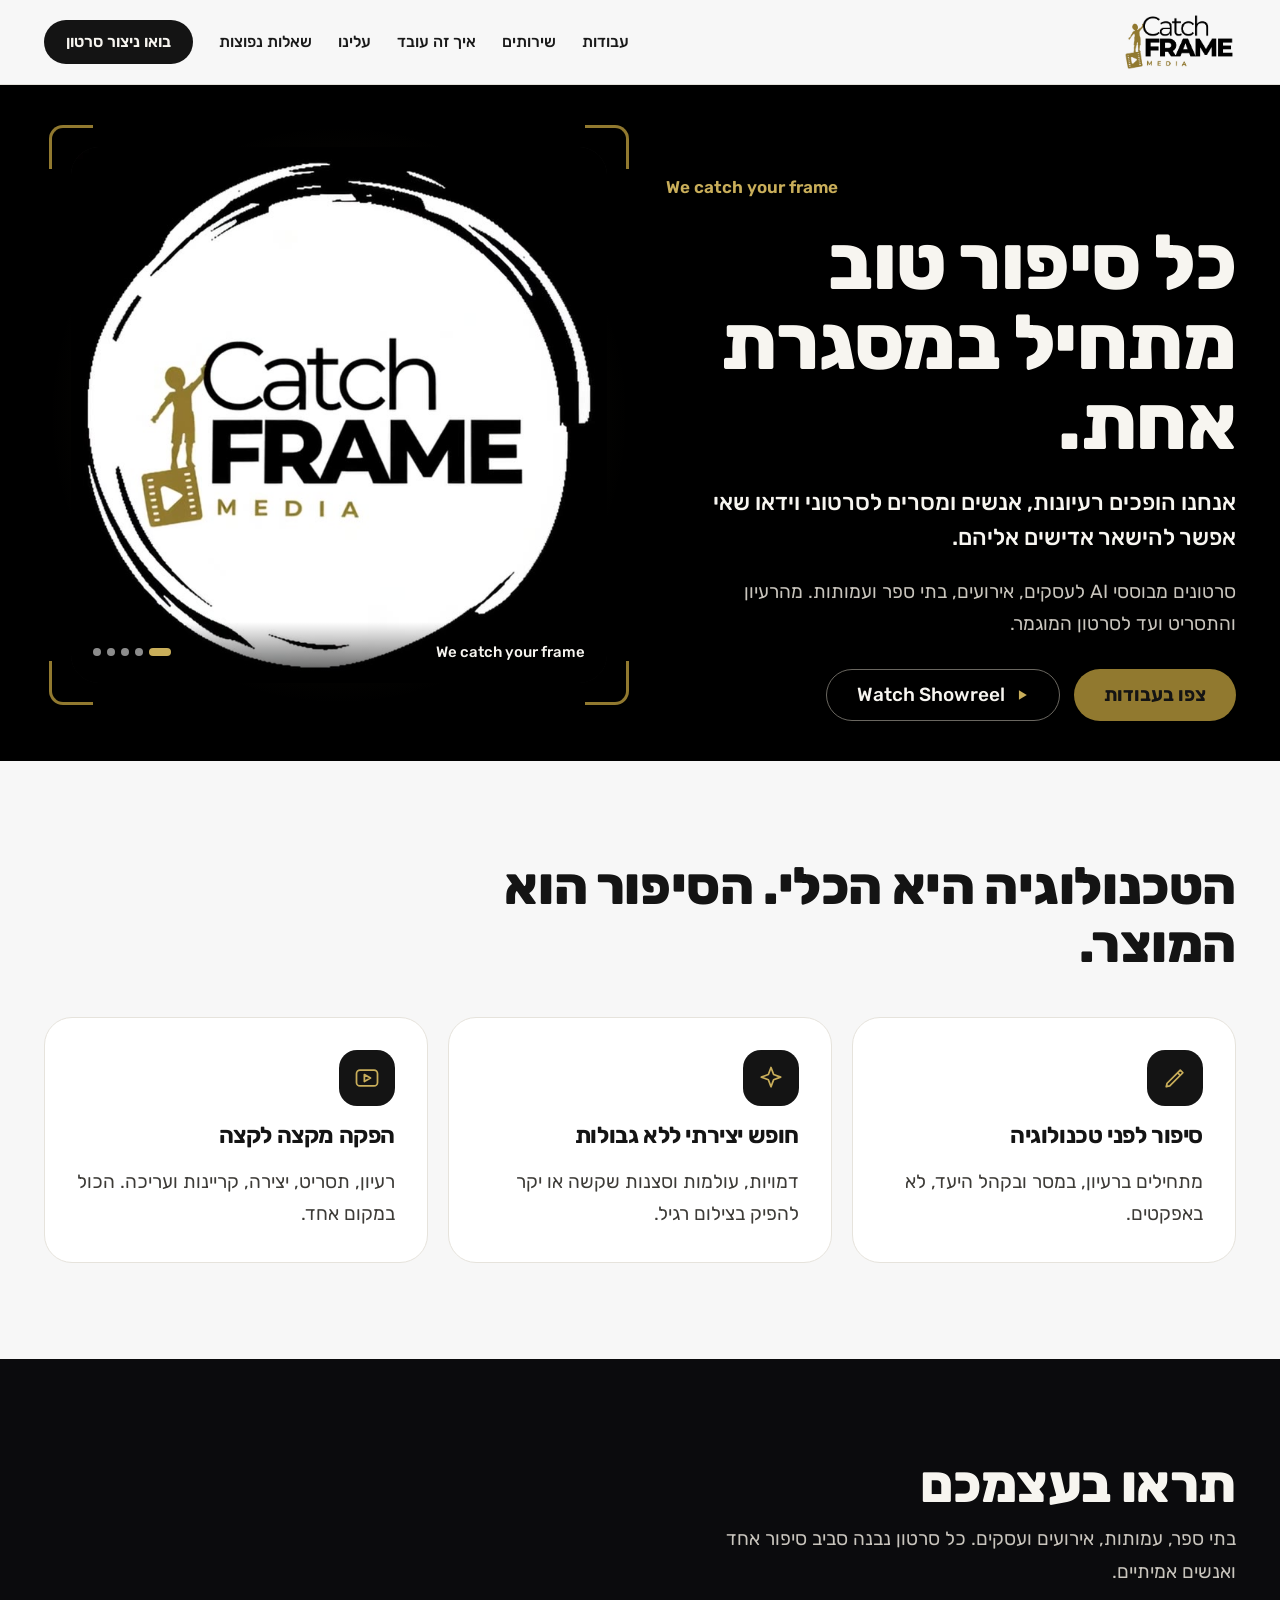
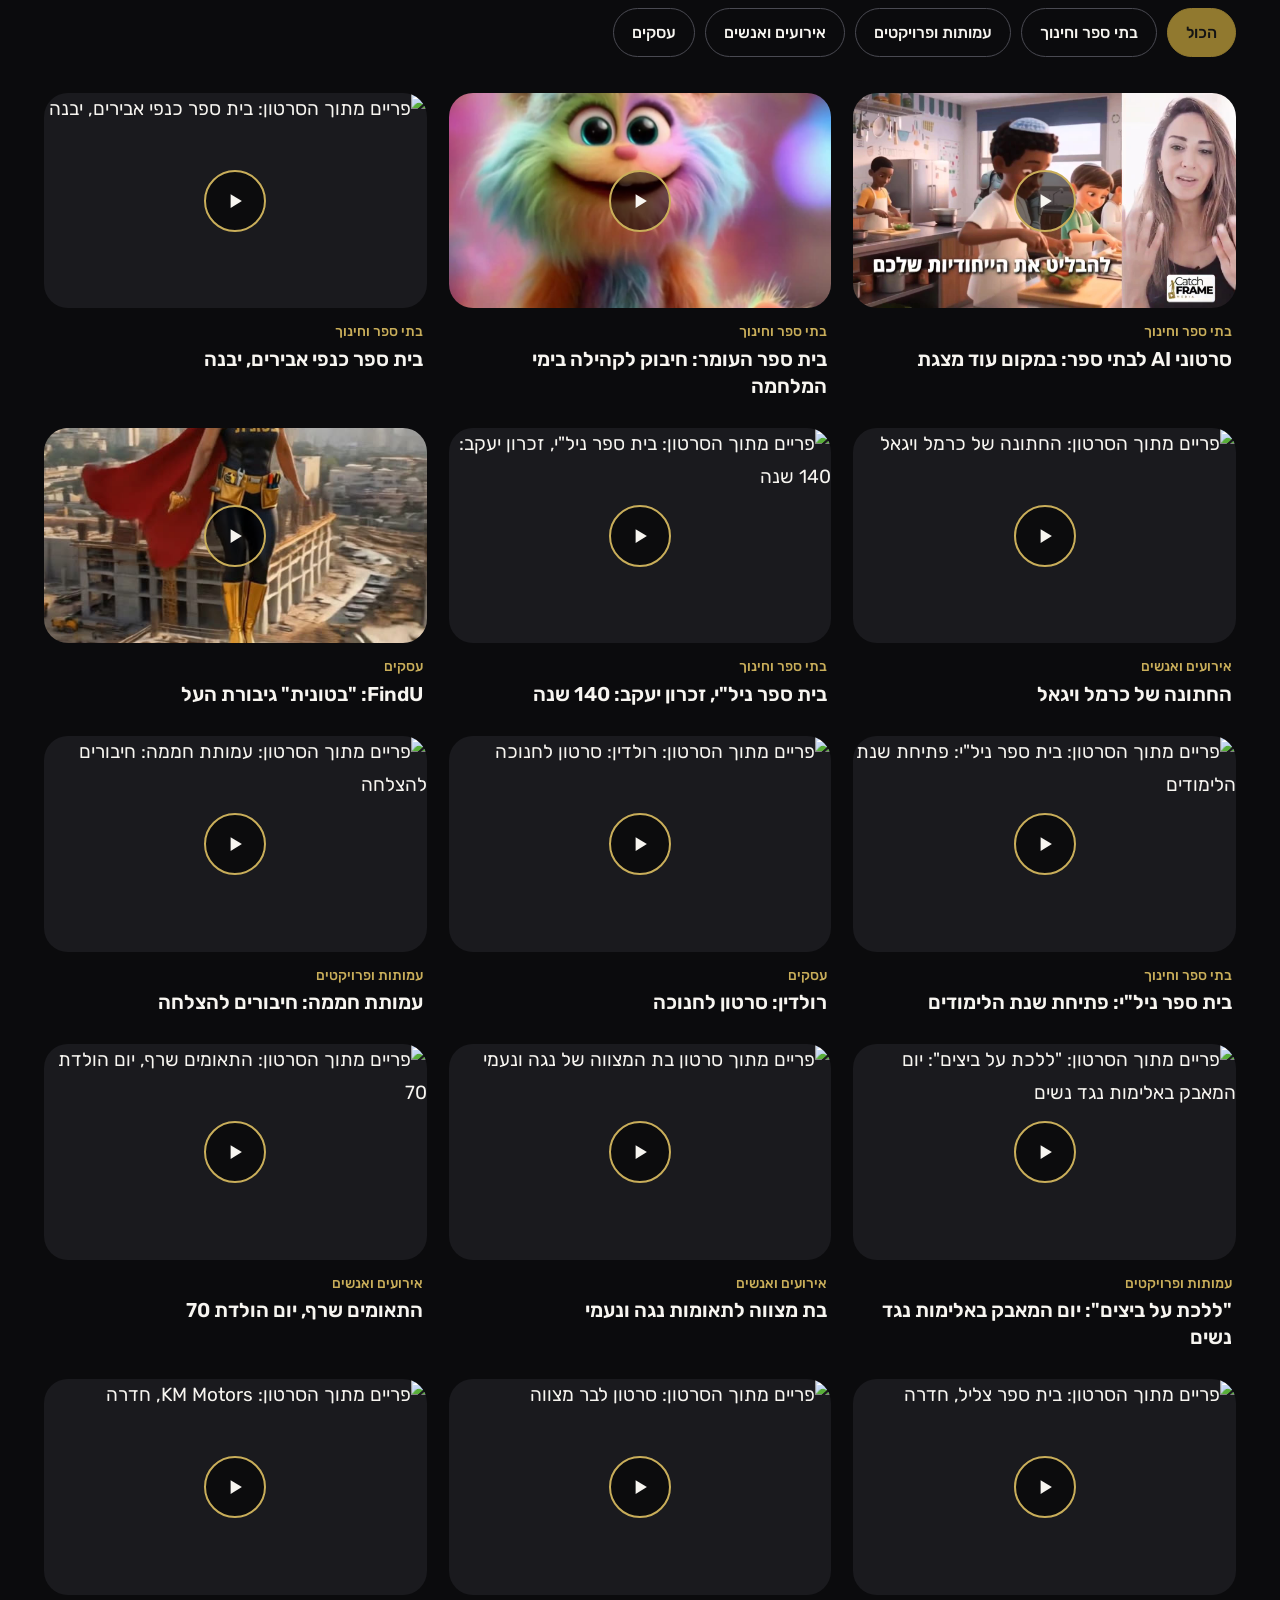
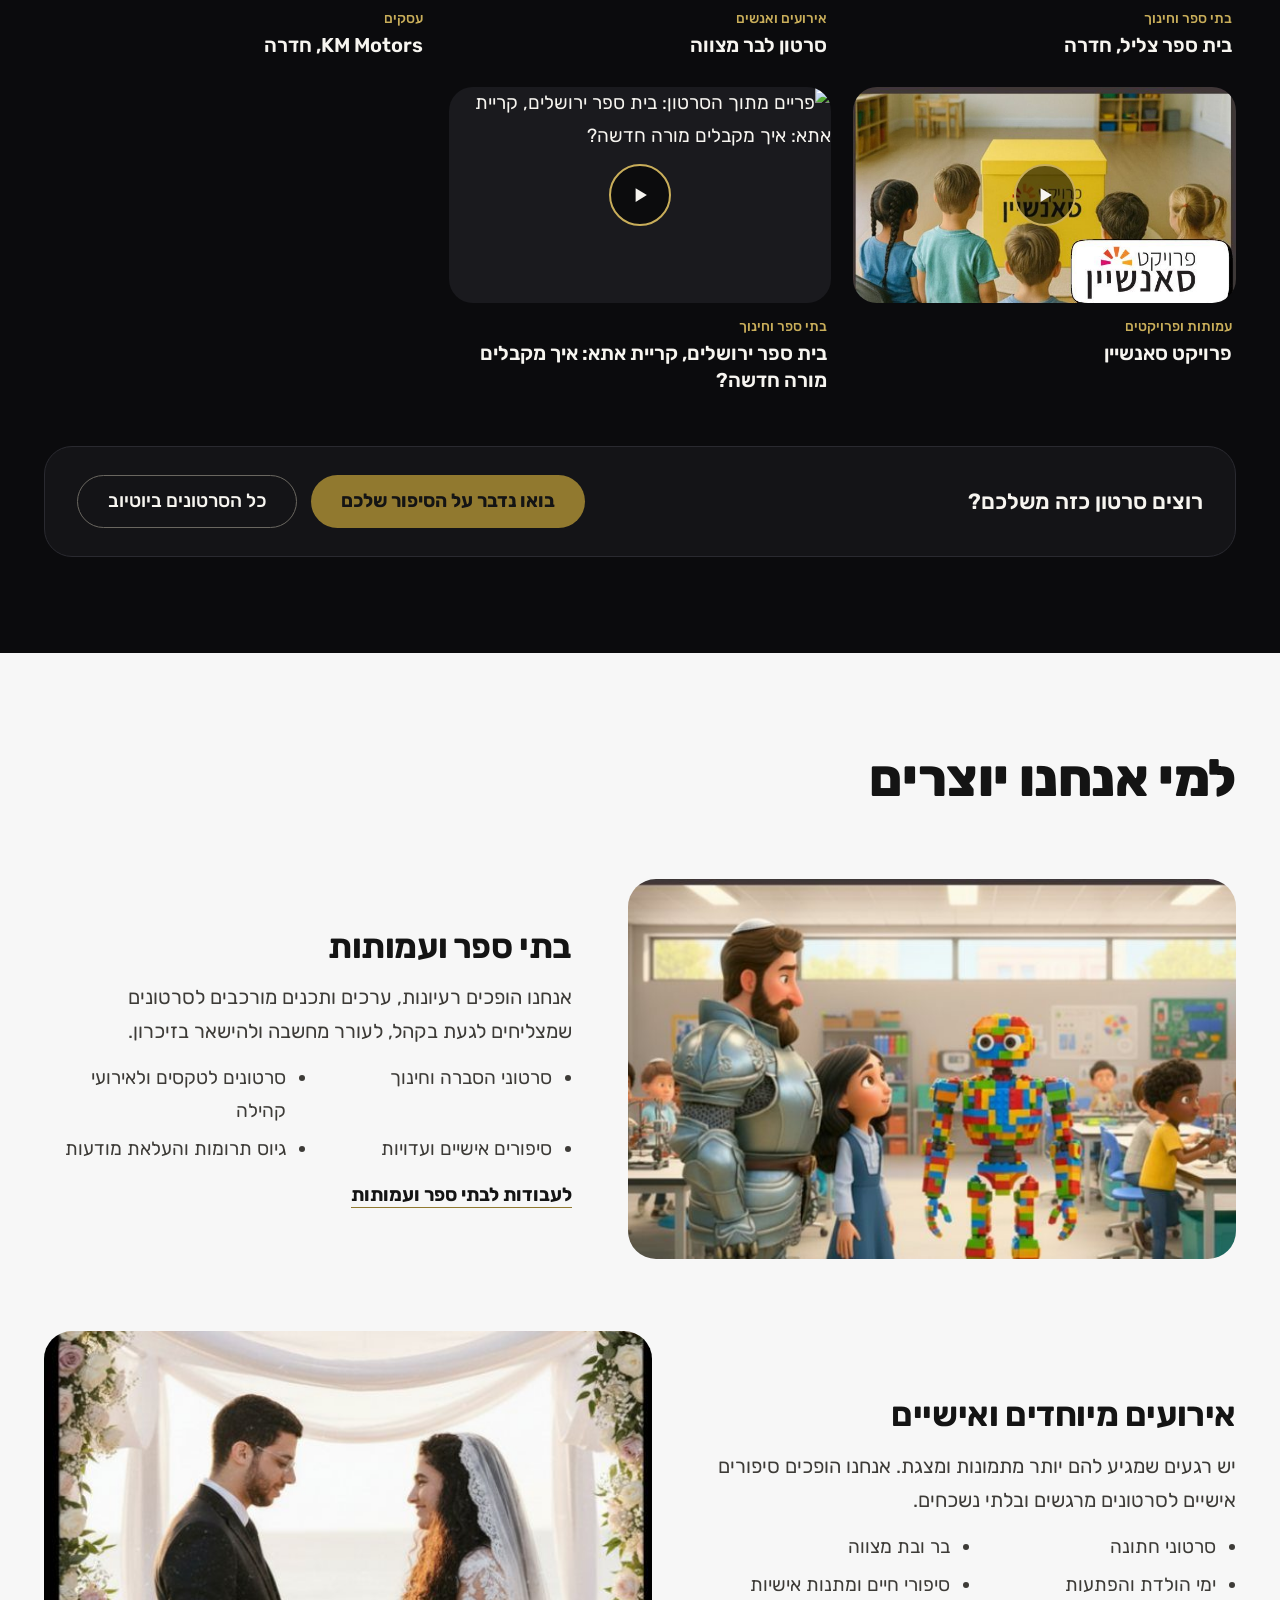
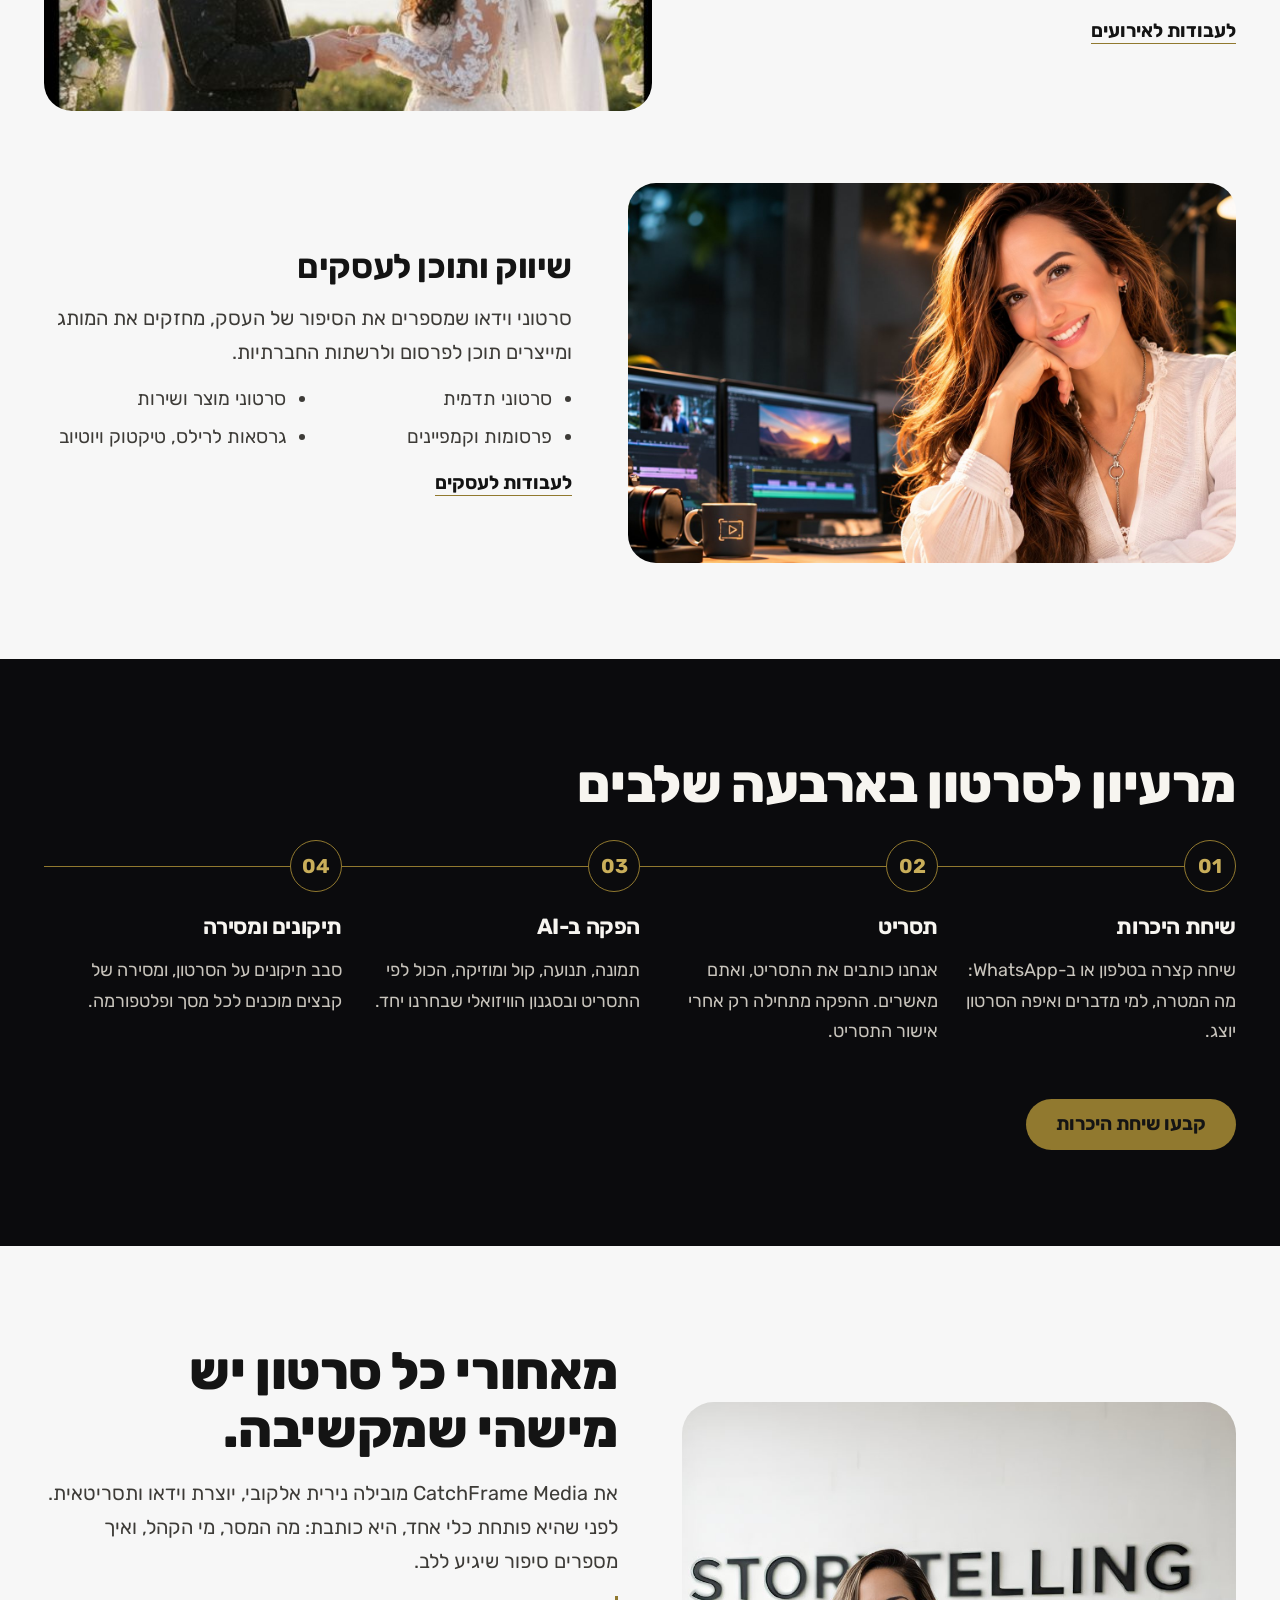
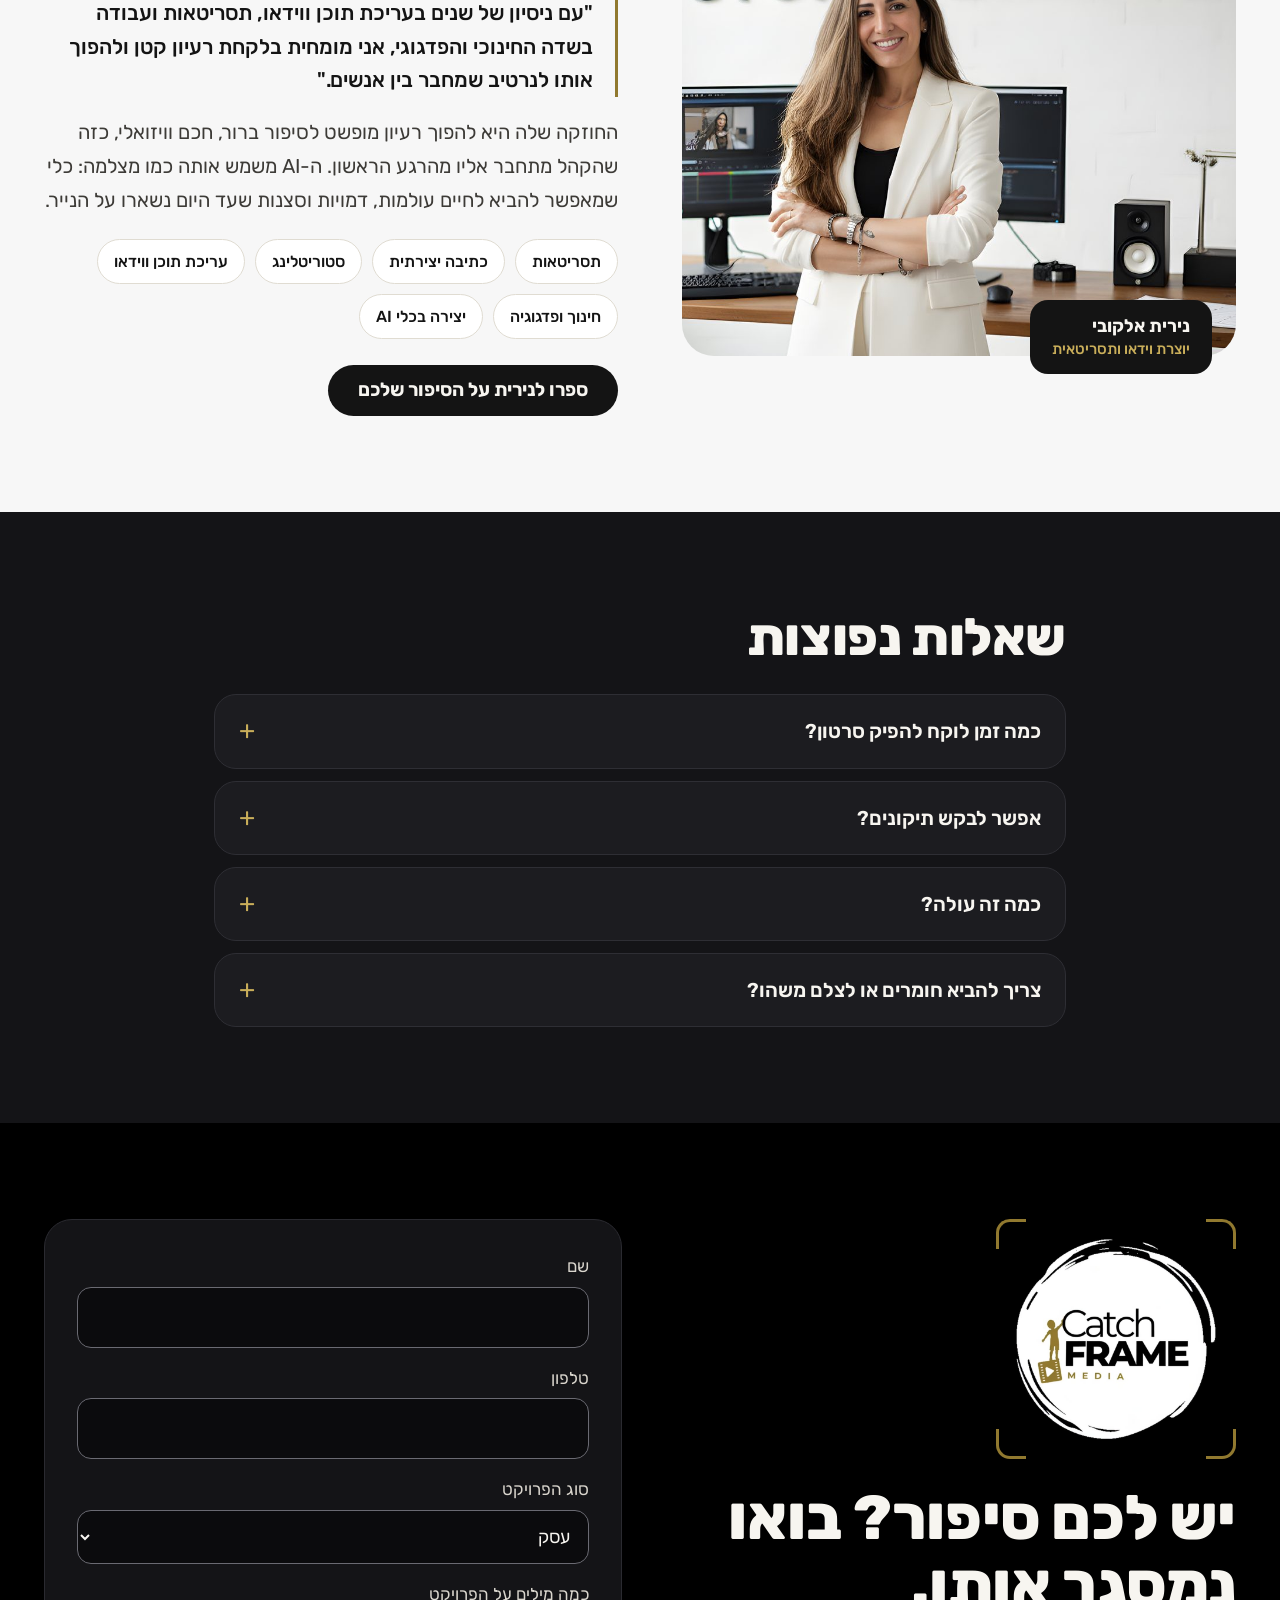
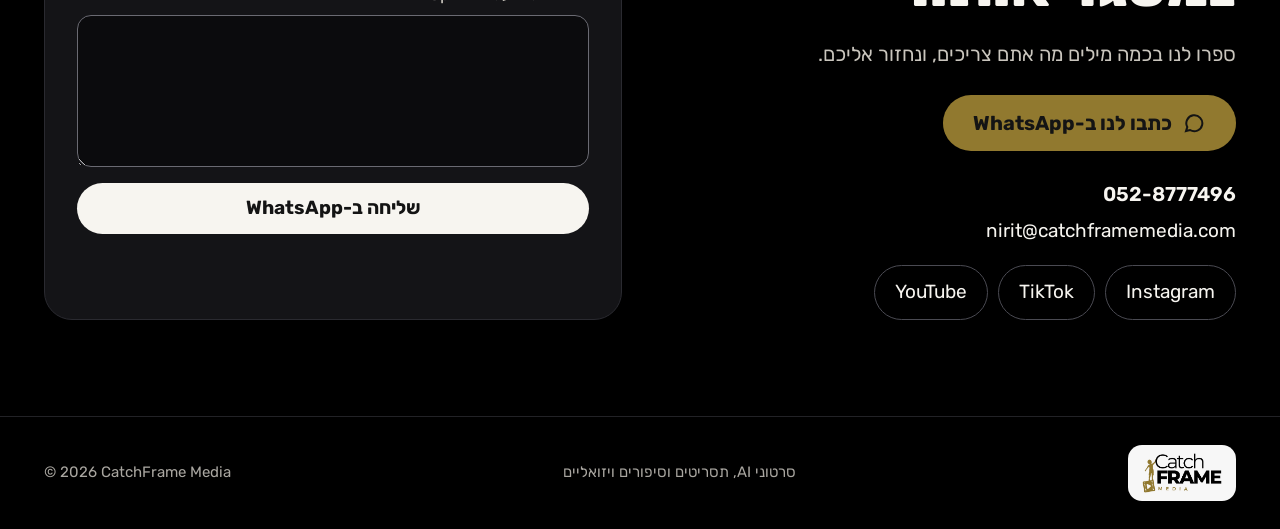
==== commit cd4d76c3: "Add cover image for Betonit TikTok tile Co-Authored-By: Claude Opus 5.5 <noreply@anthropic.com> Clau" ====
--- a/index.html
+++ b/index.html
@@ -283,7 +283,7 @@
 <button type="button" class="tile" data-c="school" data-i="2" aria-label="צפייה בסרטון: בית ספר כנפי אבירים, יבנה"><span class="cover"><img src="https://i.ytimg.com/vi/llEfuPIRctU/hqdefault.jpg" alt="פריים מתוך הסרטון: בית ספר כנפי אבירים, יבנה" loading="lazy"><span class="play"><span><svg width="20" height="20" viewBox="0 0 16 16" fill="#F7F5F0" aria-hidden="true"><path d="M4.5 2.5l9 5.5-9 5.5z"/></svg></span></span><span class="c tl" aria-hidden="true"></span><span class="c tr" aria-hidden="true"></span><span class="c bl" aria-hidden="true"></span><span class="c br" aria-hidden="true"></span></span><span class="meta"><span class="t">בתי ספר וחינוך</span><span class="n">בית ספר כנפי אבירים, יבנה</span></span></button>
 <button type="button" class="tile" data-c="ev" data-i="3" aria-label="צפייה בסרטון: החתונה של כרמל ויגאל"><span class="cover"><img src="https://i.ytimg.com/vi/Ild9A0ipYYg/hqdefault.jpg" alt="פריים מתוך הסרטון: החתונה של כרמל ויגאל" loading="lazy"><span class="play"><span><svg width="20" height="20" viewBox="0 0 16 16" fill="#F7F5F0" aria-hidden="true"><path d="M4.5 2.5l9 5.5-9 5.5z"/></svg></span></span><span class="c tl" aria-hidden="true"></span><span class="c tr" aria-hidden="true"></span><span class="c bl" aria-hidden="true"></span><span class="c br" aria-hidden="true"></span></span><span class="meta"><span class="t">אירועים ואנשים</span><span class="n">החתונה של כרמל ויגאל</span></span></button>
 <button type="button" class="tile" data-c="school" data-i="4" aria-label="צפייה בסרטון: בית ספר ניל&quot;י, זכרון יעקב: 140 שנה"><span class="cover"><img src="https://i.ytimg.com/vi/M6XtYe8n5j0/hqdefault.jpg" alt="פריים מתוך הסרטון: בית ספר ניל&quot;י, זכרון יעקב: 140 שנה" loading="lazy"><span class="play"><span><svg width="20" height="20" viewBox="0 0 16 16" fill="#F7F5F0" aria-hidden="true"><path d="M4.5 2.5l9 5.5-9 5.5z"/></svg></span></span><span class="c tl" aria-hidden="true"></span><span class="c tr" aria-hidden="true"></span><span class="c bl" aria-hidden="true"></span><span class="c br" aria-hidden="true"></span></span><span class="meta"><span class="t">בתי ספר וחינוך</span><span class="n">בית ספר ניל&quot;י, זכרון יעקב: 140 שנה</span></span></button>
-<button type="button" class="tile" data-c="biz" data-i="5" aria-label="צפייה בסרטון: FindU: &quot;בטונית&quot; גיבורת העל"><span class="cover"><span class="tt-cover"><span class="tt-label">TikTok</span><span class="tt-name">FindU: &quot;בטונית&quot; גיבורת העל</span></span><span class="play"><span><svg width="20" height="20" viewBox="0 0 16 16" fill="#F7F5F0" aria-hidden="true"><path d="M4.5 2.5l9 5.5-9 5.5z"/></svg></span></span><span class="c tl" aria-hidden="true"></span><span class="c tr" aria-hidden="true"></span><span class="c bl" aria-hidden="true"></span><span class="c br" aria-hidden="true"></span></span><span class="meta"><span class="t">עסקים</span><span class="n">FindU: &quot;בטונית&quot; גיבורת העל</span></span></button>
+<button type="button" class="tile" data-c="biz" data-i="5" aria-label="צפייה בסרטון: FindU: &quot;בטונית&quot; גיבורת העל"><span class="cover"><img src="img/biz_betonit.jpg" alt="בטונית, גיבורת העל של FindU, מרחפת מעל אתר בנייה" loading="lazy"><span class="play"><span><svg width="20" height="20" viewBox="0 0 16 16" fill="#F7F5F0" aria-hidden="true"><path d="M4.5 2.5l9 5.5-9 5.5z"/></svg></span></span><span class="c tl" aria-hidden="true"></span><span class="c tr" aria-hidden="true"></span><span class="c bl" aria-hidden="true"></span><span class="c br" aria-hidden="true"></span></span><span class="meta"><span class="t">עסקים</span><span class="n">FindU: &quot;בטונית&quot; גיבורת העל</span></span></button>
 <button type="button" class="tile" data-c="school" data-i="6" aria-label="צפייה בסרטון: בית ספר ניל&quot;י: פתיחת שנת הלימודים"><span class="cover"><img src="https://i.ytimg.com/vi/7EdqKVEpfCI/maxresdefault.jpg" alt="פריים מתוך הסרטון: בית ספר ניל&quot;י: פתיחת שנת הלימודים" loading="lazy"><span class="play"><span><svg width="20" height="20" viewBox="0 0 16 16" fill="#F7F5F0" aria-hidden="true"><path d="M4.5 2.5l9 5.5-9 5.5z"/></svg></span></span><span class="c tl" aria-hidden="true"></span><span class="c tr" aria-hidden="true"></span><span class="c bl" aria-hidden="true"></span><span class="c br" aria-hidden="true"></span></span><span class="meta"><span class="t">בתי ספר וחינוך</span><span class="n">בית ספר ניל&quot;י: פתיחת שנת הלימודים</span></span></button>
 <button type="button" class="tile" data-c="biz" data-i="7" aria-label="צפייה בסרטון: רולדין: סרטון לחנוכה"><span class="cover"><img src="https://i.ytimg.com/vi/fSGAmRSNyXk/hqdefault.jpg" alt="פריים מתוך הסרטון: רולדין: סרטון לחנוכה" loading="lazy"><span class="play"><span><svg width="20" height="20" viewBox="0 0 16 16" fill="#F7F5F0" aria-hidden="true"><path d="M4.5 2.5l9 5.5-9 5.5z"/></svg></span></span><span class="c tl" aria-hidden="true"></span><span class="c tr" aria-hidden="true"></span><span class="c bl" aria-hidden="true"></span><span class="c br" aria-hidden="true"></span></span><span class="meta"><span class="t">עסקים</span><span class="n">רולדין: סרטון לחנוכה</span></span></button>
 <button type="button" class="tile" data-c="np" data-i="8" aria-label="צפייה בסרטון: עמותת חממה: חיבורים להצלחה"><span class="cover"><img src="https://i.ytimg.com/vi/s1ic4NTYNHw/hqdefault.jpg" alt="פריים מתוך הסרטון: עמותת חממה: חיבורים להצלחה" loading="lazy"><span class="play"><span><svg width="20" height="20" viewBox="0 0 16 16" fill="#F7F5F0" aria-hidden="true"><path d="M4.5 2.5l9 5.5-9 5.5z"/></svg></span></span><span class="c tl" aria-hidden="true"></span><span class="c tr" aria-hidden="true"></span><span class="c bl" aria-hidden="true"></span><span class="c br" aria-hidden="true"></span></span><span class="meta"><span class="t">עמותות ופרויקטים</span><span class="n">עמותת חממה: חיבורים להצלחה</span></span></button>
@@ -448,7 +448,7 @@
 {c:'school',n:'בית ספר כנפי אבירים, יבנה',v:'llEfuPIRctU'},
 {c:'ev',n:'החתונה של כרמל ויגאל',v:'Ild9A0ipYYg'},
 {c:'school',n:'בית ספר ניל"י, זכרון יעקב: 140 שנה',v:'M6XtYe8n5j0'},
-{c:'biz',n:'FindU: "בטונית" גיבורת העל',tt:'7584771198777756949'},
+{c:'biz',n:'FindU: "בטונית" גיבורת העל',tt:'7584771198777756949',img:'img/biz_betonit.jpg',alt:'בטונית, גיבורת העל של FindU, מרחפת מעל אתר בנייה'},
 {c:'school',n:'בית ספר ניל"י: פתיחת שנת הלימודים',v:'7EdqKVEpfCI',thumb:'maxresdefault'},
 {c:'biz',n:'רולדין: סרטון לחנוכה',v:'fSGAmRSNyXk'},
 {c:'np',n:'עמותת חממה: חיבורים להצלחה',v:'s1ic4NTYNHw'},
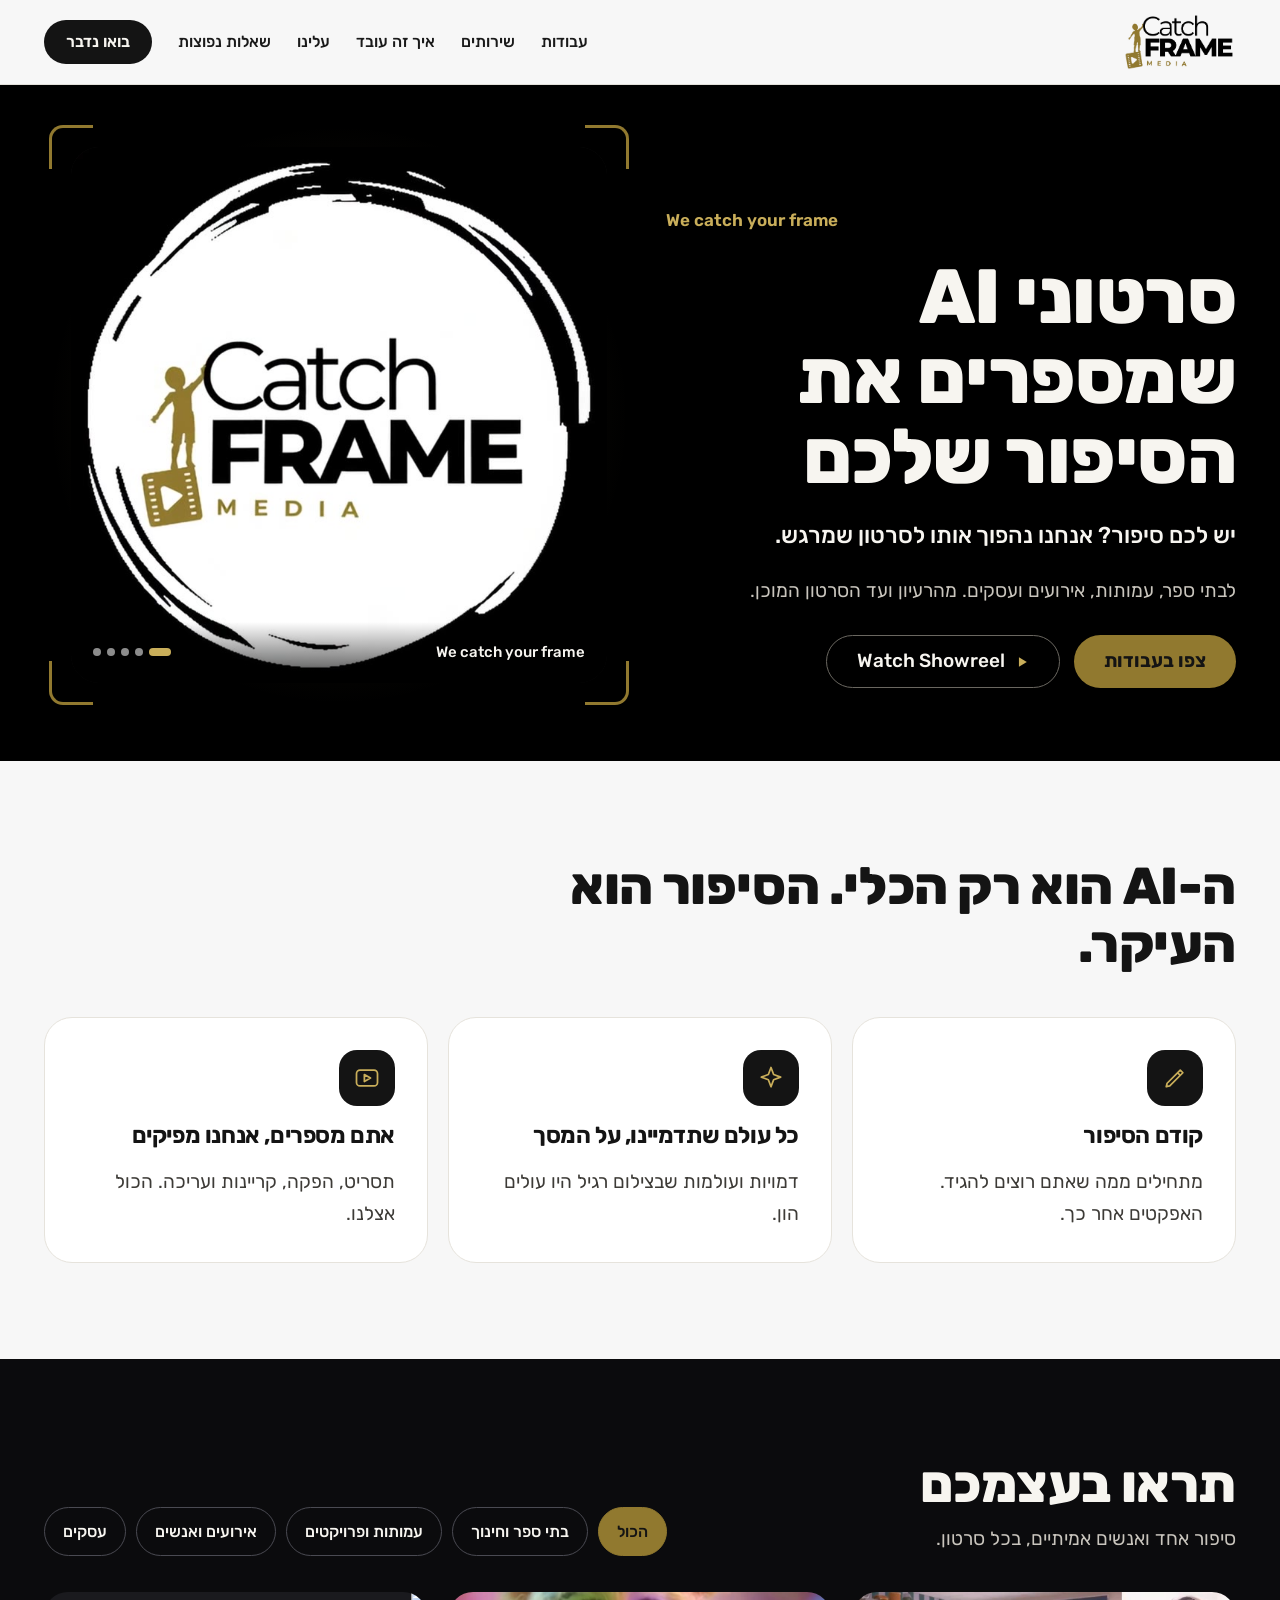
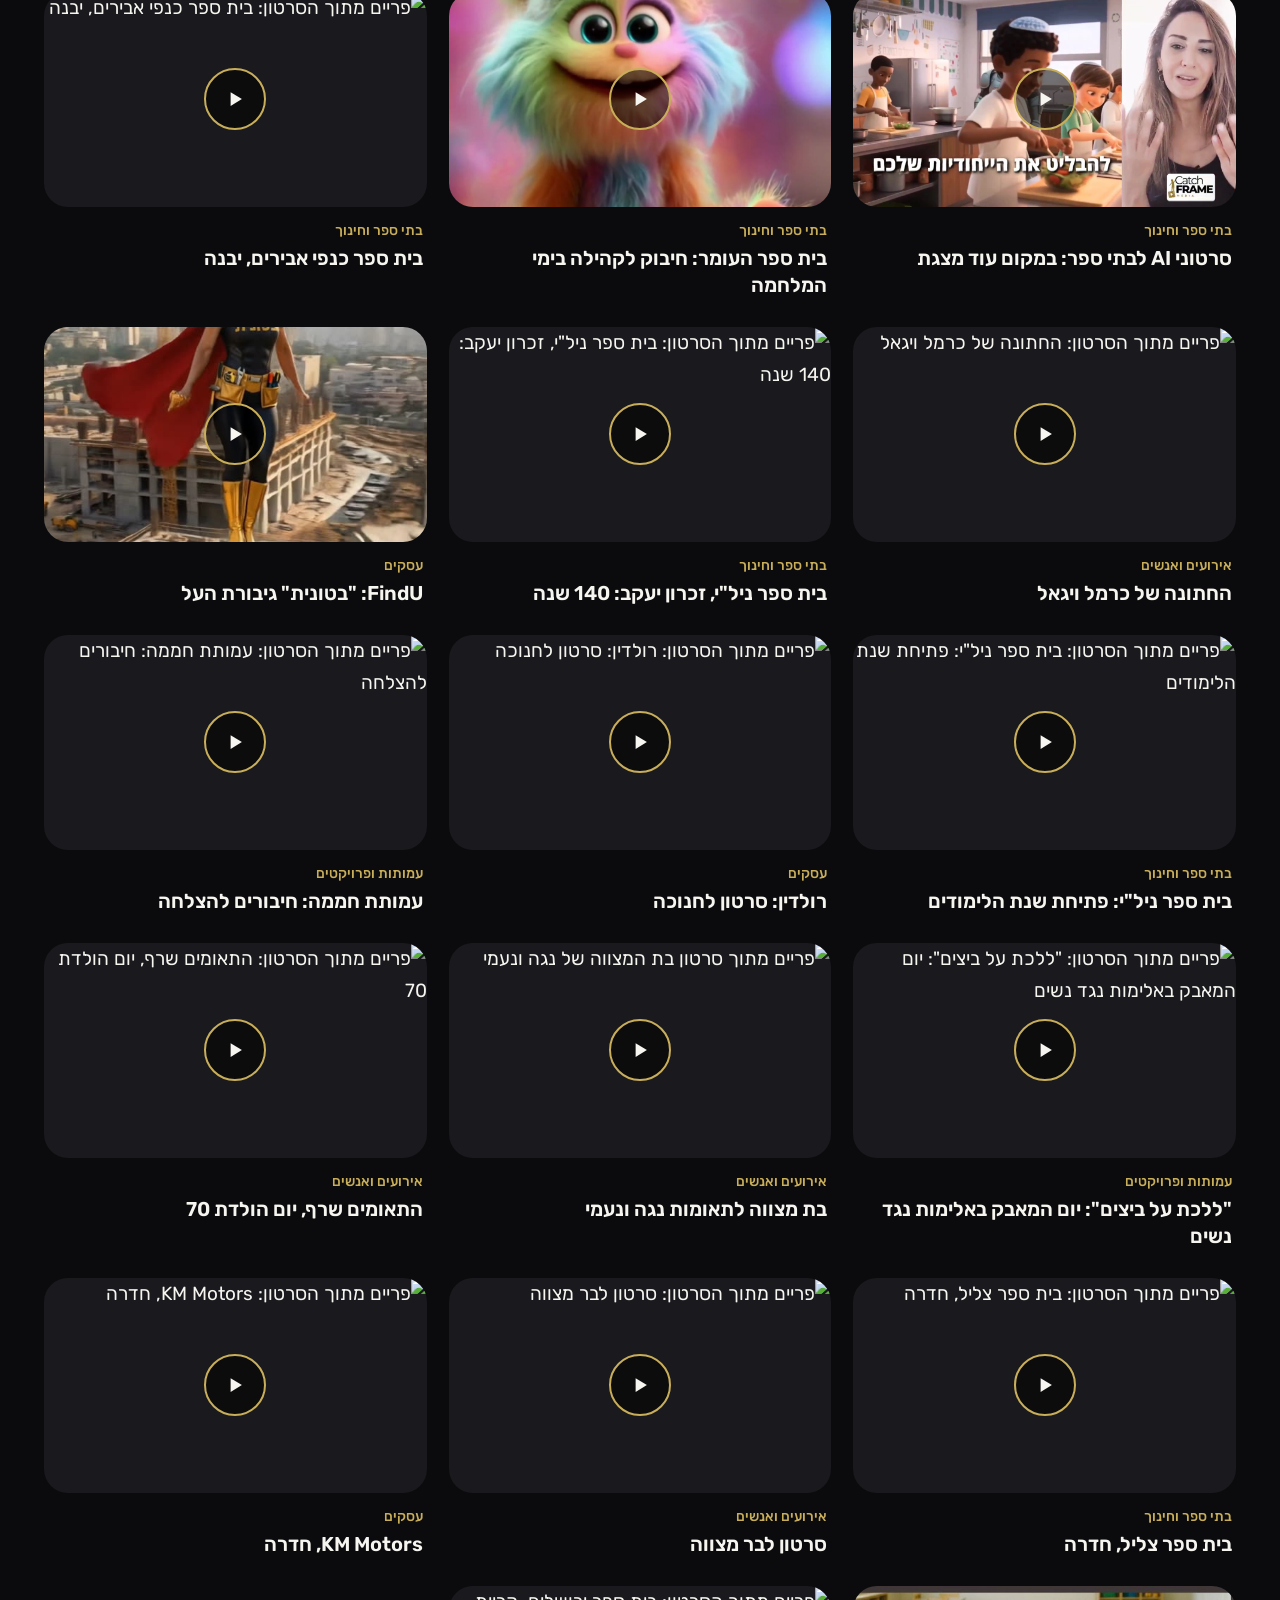
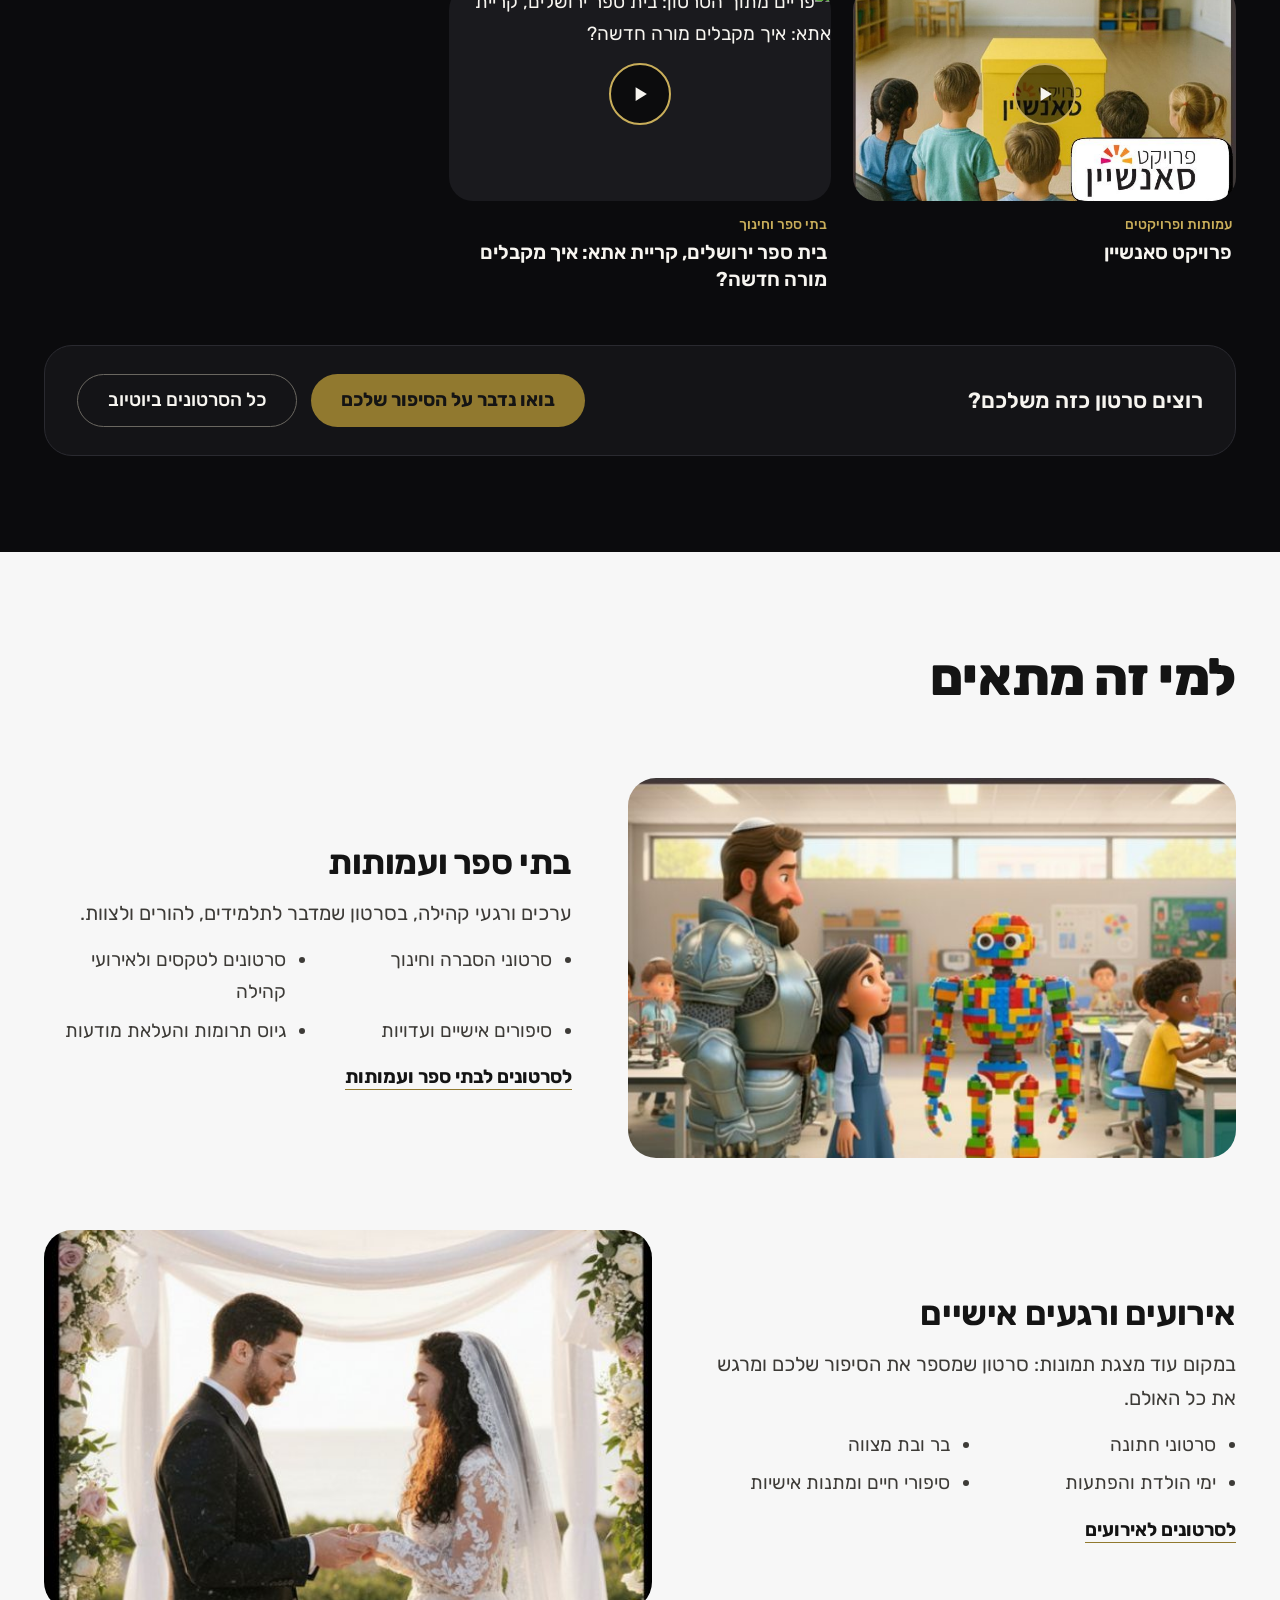
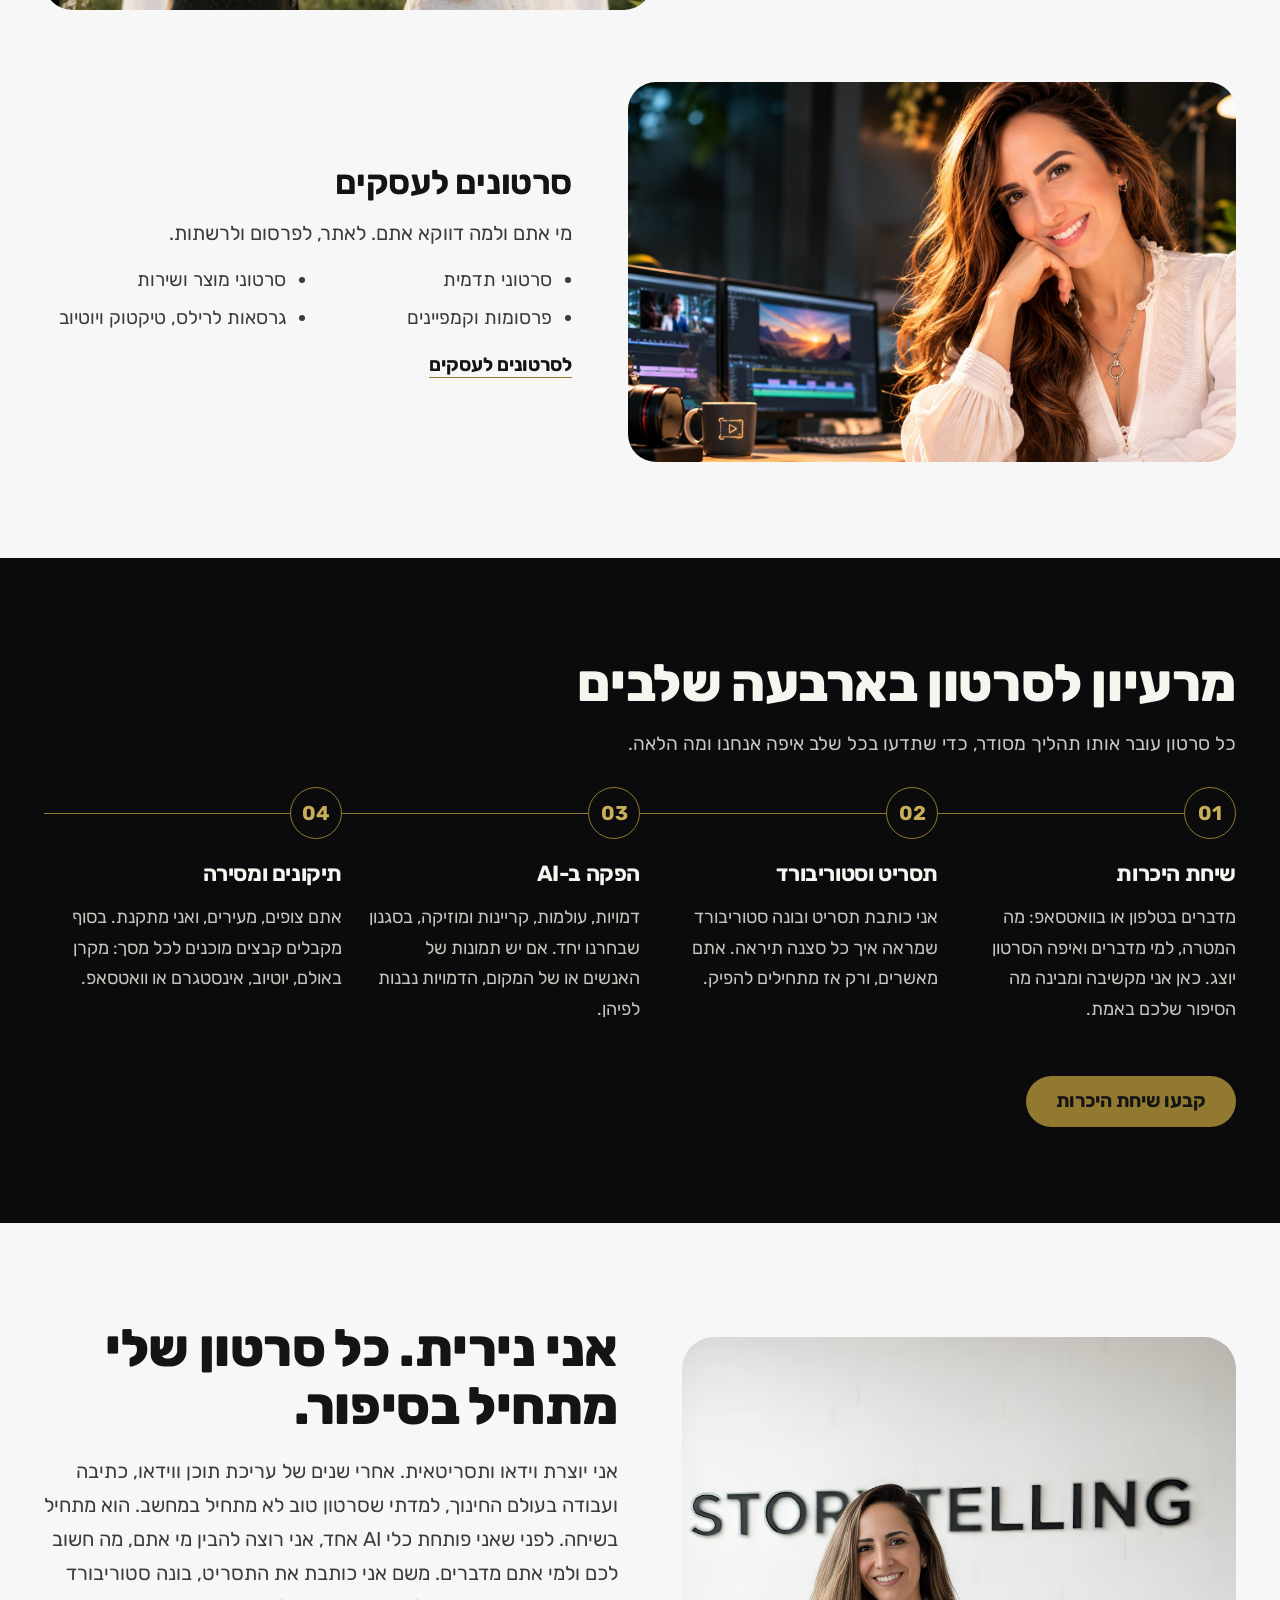
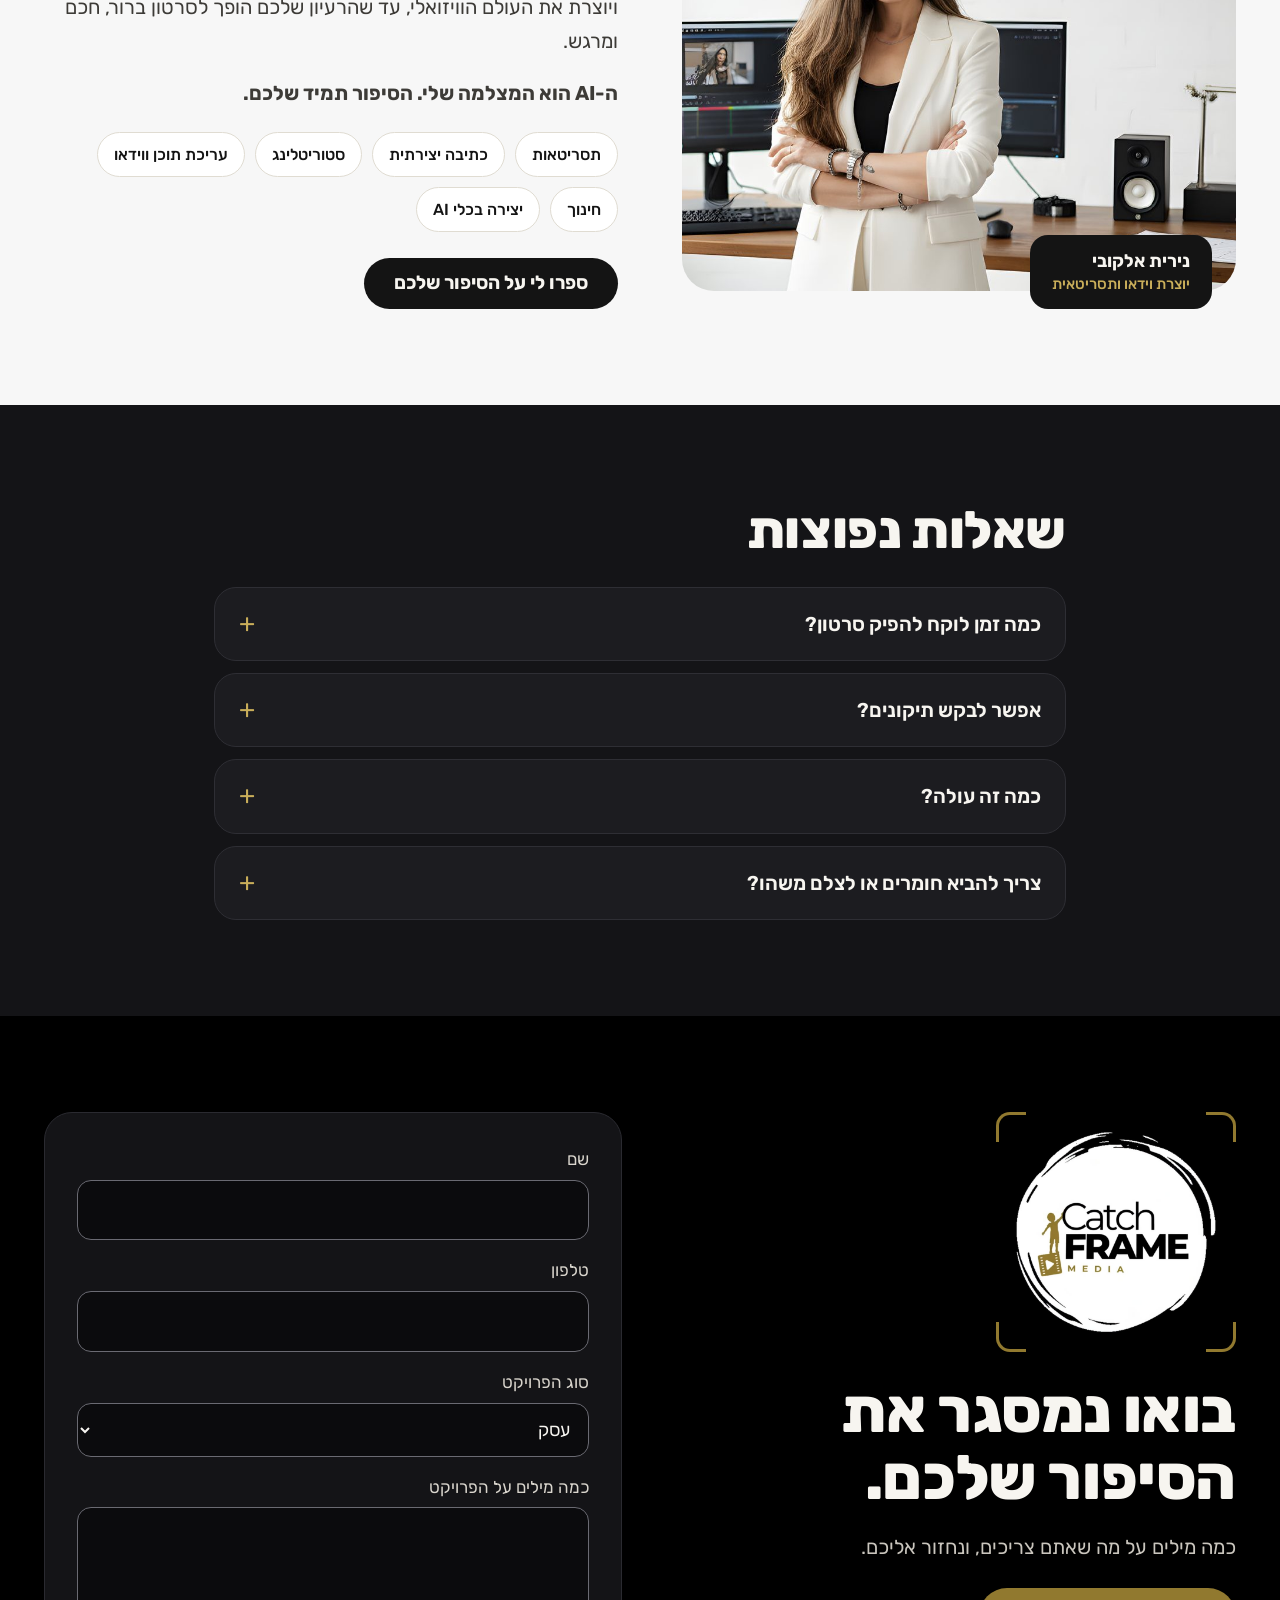
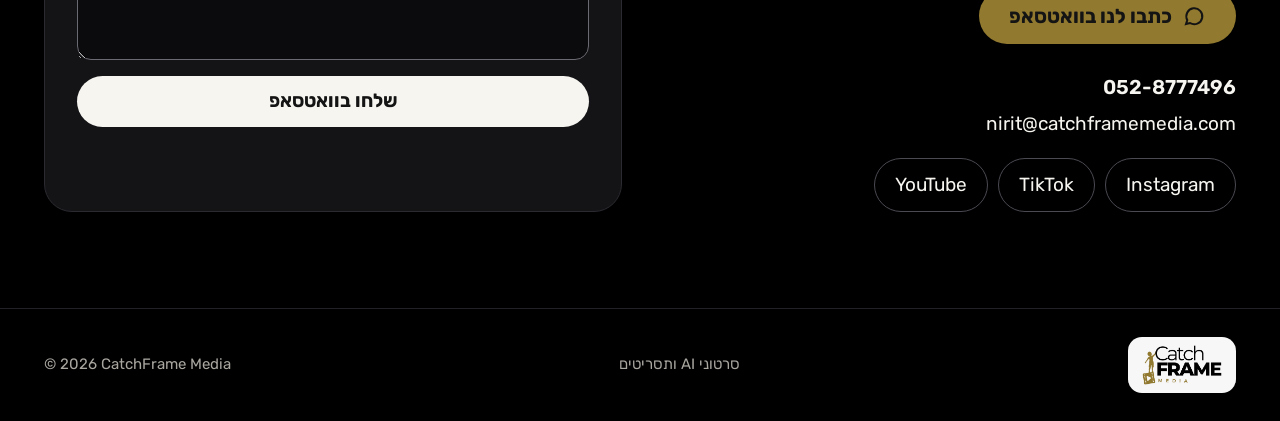
==== commit 7c6d8547: "Publish new Israeli-Hebrew copy approved by Nirit; remove preview page Co-Authored-By: Claude Opus 5" ====
--- a/index.html
+++ b/index.html
@@ -4,8 +4,9 @@
 <meta charset="utf-8">
 <meta name="viewport" content="width=device-width, initial-scale=1">
 <title>CatchFrame Media | סרטוני AI לבתי ספר, עמותות, אירועים ועסקים</title>
-<meta name="description" content="סטודיו לסרטוני AI, תסריטים וסיפורים ויזואליים. סרטונים לבתי ספר, עמותות, אירועים ועסקים, מהרעיון והתסריט ועד לסרטון המוגמר. נירית אלקובי, יוצרת וידאו ותסריטאית.">
 <link rel="canonical" href="https://catchframemedia.com/">
+<meta name="description" content="סרטוני AI שמספרים את הסיפור שלכם: לבתי ספר, עמותות, אירועים ועסקים. מהרעיון ועד הסרטון המוכן. נירית אלקובי, יוצרת וידאו ותסריטאית.">
+
 <meta property="og:type" content="website">
 <meta property="og:locale" content="he_IL">
 <meta property="og:site_name" content="CatchFrame Media">
@@ -24,10 +25,10 @@
 <link rel="preconnect" href="https://fonts.gstatic.com" crossorigin>
 <link href="https://fonts.googleapis.com/css2?family=Rubik:wght@400;500;600;700;800&display=swap" rel="stylesheet">
 <script type="application/ld+json">
-{"@context": "https://schema.org", "@type": "ProfessionalService", "name": "CatchFrame Media", "alternateName": ["Catch Frame Media", "קאץ' פריים מדיה"], "url": "https://catchframemedia.com/", "logo": "https://catchframemedia.com/img/logo.png", "image": "https://catchframemedia.com/img/og.jpg", "description": "סטודיו לסרטוני AI, תסריטים וסיפורים ויזואליים לבתי ספר, עמותות, אירועים ועסקים. מהרעיון והתסריט ועד לסרטון המוגמר.", "telephone": "+972-52-877-7496", "email": "nirit@catchframemedia.com", "founder": {"@type": "Person", "name": "נירית אלקובי", "jobTitle": "יוצרת וידאו ותסריטאית"}, "areaServed": {"@type": "Country", "name": "ישראל"}, "knowsAbout": ["סרטוני AI", "תסריטאות", "סטוריטלינג", "אנימציה", "סרטוני תדמית"], "makesOffer": [{"@type": "Offer", "itemOffered": {"@type": "Service", "name": "סרטוני AI לבתי ספר ועמותות"}}, {"@type": "Offer", "itemOffered": {"@type": "Service", "name": "סרטוני AI לאירועים אישיים: חתונות, בר ובת מצווה, ימי הולדת"}}, {"@type": "Offer", "itemOffered": {"@type": "Service", "name": "סרטוני שיווק ותוכן לעסקים"}}], "sameAs": ["https://www.youtube.com/@catchframemedia", "https://www.instagram.com/catch_frame_media/", "https://www.tiktok.com/@catchframemedia"]}
+{"@context": "https://schema.org", "@type": "ProfessionalService", "name": "CatchFrame Media", "alternateName": ["Catch Frame Media", "קאץ' פריים מדיה"], "url": "https://catchframemedia.com/", "logo": "https://catchframemedia.com/img/logo.png", "image": "https://catchframemedia.com/img/og.jpg", "description": "סטודיו לסרטוני AI ותסריטים לבתי ספר, עמותות, אירועים ועסקים. מהרעיון והתסריט ועד לסרטון המוגמר.", "telephone": "+972-52-877-7496", "email": "nirit@catchframemedia.com", "founder": {"@type": "Person", "name": "נירית אלקובי", "jobTitle": "יוצרת וידאו ותסריטאית"}, "areaServed": {"@type": "Country", "name": "ישראל"}, "knowsAbout": ["סרטוני AI", "תסריטאות", "סטוריטלינג", "אנימציה", "סרטוני תדמית"], "makesOffer": [{"@type": "Offer", "itemOffered": {"@type": "Service", "name": "סרטוני AI לבתי ספר ועמותות"}}, {"@type": "Offer", "itemOffered": {"@type": "Service", "name": "סרטוני AI לאירועים אישיים: חתונות, בר ובת מצווה, ימי הולדת"}}, {"@type": "Offer", "itemOffered": {"@type": "Service", "name": "סרטוני סרטונים לעסקים"}}], "sameAs": ["https://www.youtube.com/@catchframemedia", "https://www.instagram.com/catch_frame_media/", "https://www.tiktok.com/@catchframemedia"]}
 </script>
 <script type="application/ld+json">
-{"@context": "https://schema.org", "@type": "FAQPage", "mainEntity": [{"@type": "Question", "name": "כמה זמן לוקח להפיק סרטון?", "acceptedAnswer": {"@type": "Answer", "text": "זה תלוי באורך הסרטון ובמורכבות שלו. בשיחת ההיכרות נבנה יחד לוח זמנים, ואם יש לכם תאריך יעד, כמו אירוע או טקס, נתכנן את העבודה לפיו."}}, {"@type": "Question", "name": "אפשר לבקש תיקונים?", "acceptedAnswer": {"@type": "Answer", "text": "כן. התסריט עובר את האישור שלכם לפני שמתחילים להפיק, ואחרי ההפקה יש סבב תיקונים על הסרטון עצמו. היקף התיקונים מוגדר מראש בהצעת המחיר."}}, {"@type": "Question", "name": "כמה זה עולה?", "acceptedAnswer": {"@type": "Answer", "text": "המחיר נקבע לפי אורך הסרטון, הסגנון והמורכבות. ספרו לנו על הפרויקט, ותקבלו הצעת מחיר מסודרת עם פירוט של כל מה שכלול: תסריט, הפקה, קריינות, מוזיקה, כתוביות וגרסאות לפלטפורמות שונות."}}, {"@type": "Question", "name": "צריך להביא חומרים או לצלם משהו?", "acceptedAnswer": {"@type": "Answer", "text": "לא חובה. אפשר להתחיל מסיפור, מרעיון או מכמה תמונות. אם יש לכם תמונות של האנשים או המקום שבסרטון, הן יעזרו לנו לבנות את הדמויות והעולם הוויזואלי."}}]}
+{"@context": "https://schema.org", "@type": "FAQPage", "mainEntity": [{"@type": "Question", "name": "כמה זמן לוקח להפיק סרטון?", "acceptedAnswer": {"@type": "Answer", "text": "תלוי באורך ובמורכבות. בשיחה הראשונה נקבע לוח זמנים, ואם יש תאריך יעד, כמו אירוע או טקס, נעבוד לפיו."}}, {"@type": "Question", "name": "אפשר לבקש תיקונים?", "acceptedAnswer": {"@type": "Answer", "text": "בטח. מאשרים תסריט לפני ההפקה, ויש סבב תיקונים על הסרטון. הכול כתוב מראש בהצעת המחיר."}}, {"@type": "Question", "name": "כמה זה עולה?", "acceptedAnswer": {"@type": "Answer", "text": "תלוי באורך, בסגנון ובמורכבות. ספרו לנו מה אתם צריכים ותקבלו הצעת מחיר מפורטת: תסריט, הפקה, קריינות, מוזיקה וכתוביות."}}, {"@type": "Question", "name": "צריך להביא חומרים או לצלם משהו?", "acceptedAnswer": {"@type": "Answer", "text": "לא חובה. מספיק סיפור או רעיון. תמונות של האנשים או של המקום יעזרו לדמויות להיראות כמו במציאות."}}]}
 </script>
 <style>
 :root{--black:#000;--ink:#0B0B0D;--panel:#141417;--panel2:#1C1C20;--line:#2E2E34;--paper:#F7F7F7;--text:#F7F5F0;--muted:#C9C5BD;--body:#3D3B37;--gold:#91792F;--gold-l:#C9AE5A;--gold-t:#6F5C1E}
@@ -217,7 +218,7 @@
 <a href="#process">איך זה עובד</a>
 <a href="#about">עלינו</a>
 <a href="#faq">שאלות נפוצות</a>
-<a href="#contact" class="btn btn-dark">בואו ניצור סרטון</a>
+<a href="#contact" class="btn btn-dark">בואו נדבר</a>
 </div>
 </nav>
 </header>
@@ -227,9 +228,9 @@
 <div class="wrap">
 <div class="hero-text stack">
 <p class="tag" dir="ltr">We catch your frame</p>
-<h1>כל סיפור טוב מתחיל במסגרת אחת.</h1>
-<p class="lead">אנחנו הופכים רעיונות, אנשים ומסרים לסרטוני וידאו שאי אפשר להישאר אדישים אליהם.</p>
-<p class="sub">סרטונים מבוססי AI לעסקים, אירועים, בתי ספר ועמותות. מהרעיון והתסריט ועד לסרטון המוגמר.</p>
+<h1>סרטוני AI שמספרים את הסיפור שלכם</h1>
+<p class="lead">יש לכם סיפור? אנחנו נהפוך אותו לסרטון שמרגש.</p>
+<p class="sub">לבתי ספר, עמותות, אירועים ועסקים. מהרעיון ועד הסרטון המוכן.</p>
 <div class="btn-row" style="margin-top:6px">
 <a href="#work" class="btn btn-gold">צפו בעבודות</a>
 <button type="button" class="btn btn-ghost" data-video="-D0cy841_f0" data-title="CatchFrame Media Showreel" data-type="קליפ אנימציה AI" data-desc="טעימה מהעבודות שלנו לבתי ספר ולעסקים."><svg width="14" height="14" viewBox="0 0 16 16" fill="#C9AE5A" aria-hidden="true"><path d="M4.5 2.5l9 5.5-9 5.5z"/></svg><span dir="ltr">Watch Showreel</span></button>
@@ -253,11 +254,11 @@
 
 <section class="sec light">
 <div class="wrap stack" style="gap:44px">
-<h2 class="h2" style="max-width:820px">הטכנולוגיה היא הכלי. הסיפור הוא המוצר.</h2>
+<h2 class="h2" style="max-width:820px">ה-AI הוא רק הכלי. הסיפור הוא העיקר.</h2>
 <div class="cards3">
-<div class="card"><span class="ico"><svg width="28" height="28" viewBox="0 0 32 32" fill="none" stroke="#C9AE5A" stroke-width="2" stroke-linejoin="round" stroke-linecap="round" aria-hidden="true"><path d="M6 26l4-1 15-15-3-3L7 22l-1 4zM19 10l3 3"/></svg></span><h3>סיפור לפני טכנולוגיה</h3><p>מתחילים ברעיון, במסר ובקהל היעד, לא באפקטים.</p></div>
-<div class="card"><span class="ico"><svg width="28" height="28" viewBox="0 0 32 32" fill="none" stroke="#C9AE5A" stroke-width="2" stroke-linejoin="round" stroke-linecap="round" aria-hidden="true"><path d="M16 4l3 8 8 3-8 3-3 8-3-8-8-3 8-3z"/></svg></span><h3>חופש יצירתי ללא גבולות</h3><p>דמויות, עולמות וסצנות שקשה או יקר להפיק בצילום רגיל.</p></div>
-<div class="card"><span class="ico"><svg width="28" height="28" viewBox="0 0 32 32" fill="none" stroke="#C9AE5A" stroke-width="2" stroke-linejoin="round" stroke-linecap="round" aria-hidden="true"><rect x="4" y="7" width="24" height="18" rx="4"/><path d="M13 12l7 4-7 4z"/></svg></span><h3>הפקה מקצה לקצה</h3><p>רעיון, תסריט, יצירה, קריינות ועריכה. הכול במקום אחד.</p></div>
+<div class="card"><span class="ico"><svg width="28" height="28" viewBox="0 0 32 32" fill="none" stroke="#C9AE5A" stroke-width="2" stroke-linejoin="round" stroke-linecap="round" aria-hidden="true"><path d="M6 26l4-1 15-15-3-3L7 22l-1 4zM19 10l3 3"/></svg></span><h3>קודם הסיפור</h3><p>מתחילים ממה שאתם רוצים להגיד. האפקטים אחר כך.</p></div>
+<div class="card"><span class="ico"><svg width="28" height="28" viewBox="0 0 32 32" fill="none" stroke="#C9AE5A" stroke-width="2" stroke-linejoin="round" stroke-linecap="round" aria-hidden="true"><path d="M16 4l3 8 8 3-8 3-3 8-3-8-8-3 8-3z"/></svg></span><h3>כל עולם שתדמיינו, על המסך</h3><p>דמויות ועולמות שבצילום רגיל היו עולים הון.</p></div>
+<div class="card"><span class="ico"><svg width="28" height="28" viewBox="0 0 32 32" fill="none" stroke="#C9AE5A" stroke-width="2" stroke-linejoin="round" stroke-linecap="round" aria-hidden="true"><rect x="4" y="7" width="24" height="18" rx="4"/><path d="M13 12l7 4-7 4z"/></svg></span><h3>אתם מספרים, אנחנו מפיקים</h3><p>תסריט, הפקה, קריינות ועריכה. הכול אצלנו.</p></div>
 </div>
 </div>
 </section>
@@ -267,7 +268,7 @@
 <div class="work-head">
 <div class="stack" style="gap:10px;max-width:560px">
 <h2 class="h2">תראו בעצמכם</h2>
-<p style="color:var(--muted)">בתי ספר, עמותות, אירועים ועסקים. כל סרטון נבנה סביב סיפור אחד ואנשים אמיתיים.</p>
+<p style="color:var(--muted)">סיפור אחד ואנשים אמיתיים, בכל סרטון.</p>
 </div>
 <div class="tabs" role="group" aria-label="סינון עבודות לפי תחום">
 <button type="button" data-f="all" aria-pressed="true">הכול</button>
@@ -308,32 +309,32 @@
 
 <section id="services" class="sec light">
 <div class="wrap stack" style="gap:72px">
-<h2 class="h2">למי אנחנו יוצרים</h2>
+<h2 class="h2">למי זה מתאים</h2>
 <div class="row">
 <div class="img"><img src="img/school_knafei.jpg" alt="סצנה מתוך סרטון לבית ספר כנפי אבירים: אביר ורובוט צבעוני בכיתה" loading="lazy"></div>
 <div class="txt stack">
 <h3>בתי ספר ועמותות</h3>
-<p>אנחנו הופכים רעיונות, ערכים ותכנים מורכבים לסרטונים שמצליחים לגעת בקהל, לעורר מחשבה ולהישאר בזיכרון.</p>
+<p>ערכים ורגעי קהילה, בסרטון שמדבר לתלמידים, להורים ולצוות.</p>
 <ul class="list2"><li>סרטוני הסברה וחינוך</li><li>סרטונים לטקסים ולאירועי קהילה</li><li>סיפורים אישיים ועדויות</li><li>גיוס תרומות והעלאת מודעות</li></ul>
-<a href="#work" class="link-u" data-goto="school">לעבודות לבתי ספר ועמותות</a>
+<a href="#work" class="link-u" data-goto="school">לסרטונים לבתי ספר ועמותות</a>
 </div>
 </div>
 <div class="row rev">
 <div class="img"><img src="img/ev_wedding.jpg" alt="סצנה מתוך סרטון חתונה: זוג מתחת לחופה מול הים" loading="lazy"></div>
 <div class="txt stack">
-<h3>אירועים מיוחדים ואישיים</h3>
-<p>יש רגעים שמגיע להם יותר מתמונות ומצגת. אנחנו הופכים סיפורים אישיים לסרטונים מרגשים ובלתי נשכחים.</p>
+<h3>אירועים ורגעים אישיים</h3>
+<p>במקום עוד מצגת תמונות: סרטון שמספר את הסיפור שלכם ומרגש את כל האולם.</p>
 <ul class="list2"><li>סרטוני חתונה</li><li>בר ובת מצווה</li><li>ימי הולדת והפתעות</li><li>סיפורי חיים ומתנות אישיות</li></ul>
-<a href="#work" class="link-u" data-goto="ev">לעבודות לאירועים</a>
+<a href="#work" class="link-u" data-goto="ev">לסרטונים לאירועים</a>
 </div>
 </div>
 <div class="row">
 <div class="img"><img src="img/business.jpg" alt="נירית אלקובי בסטודיו העריכה, ליד מסכי עריכת וידאו ומצלמה" loading="lazy"></div>
 <div class="txt stack">
-<h3>שיווק ותוכן לעסקים</h3>
-<p>סרטוני וידאו שמספרים את הסיפור של העסק, מחזקים את המותג ומייצרים תוכן לפרסום ולרשתות החברתיות.</p>
+<h3>סרטונים לעסקים</h3>
+<p>מי אתם ולמה דווקא אתם. לאתר, לפרסום ולרשתות.</p>
 <ul class="list2"><li>סרטוני תדמית</li><li>סרטוני מוצר ושירות</li><li>פרסומות וקמפיינים</li><li>גרסאות לרילס, טיקטוק ויוטיוב</li></ul>
-<a href="#work" class="link-u" data-goto="biz">לעבודות לעסקים</a>
+<a href="#work" class="link-u" data-goto="biz">לסרטונים לעסקים</a>
 </div>
 </div>
 </div>
@@ -342,11 +343,12 @@
 <section id="process" class="sec dark">
 <div class="wrap stack" style="gap:52px">
 <h2 class="h2">מרעיון לסרטון בארבעה שלבים</h2>
+<p style="margin-top:-36px;max-width:640px;opacity:.8">כל סרטון עובר אותו תהליך מסודר, כדי שתדעו בכל שלב איפה אנחנו ומה הלאה.</p>
 <ol class="steps">
-<li><span class="num">01</span><h3>שיחת היכרות</h3><p>שיחה קצרה בטלפון או ב-WhatsApp: מה המטרה, למי מדברים ואיפה הסרטון יוצג.</p></li>
-<li><span class="num">02</span><h3>תסריט</h3><p>אנחנו כותבים את התסריט, ואתם מאשרים. ההפקה מתחילה רק אחרי אישור התסריט.</p></li>
-<li><span class="num">03</span><h3>הפקה ב-AI</h3><p>תמונה, תנועה, קול ומוזיקה, הכול לפי התסריט ובסגנון הוויזואלי שבחרנו יחד.</p></li>
-<li><span class="num">04</span><h3>תיקונים ומסירה</h3><p>סבב תיקונים על הסרטון, ומסירה של קבצים מוכנים לכל מסך ופלטפורמה.</p></li>
+<li><span class="num">01</span><h3>שיחת היכרות</h3><p>מדברים בטלפון או בוואטסאפ: מה המטרה, למי מדברים ואיפה הסרטון יוצג. כאן אני מקשיבה ומבינה מה הסיפור שלכם באמת.</p></li>
+<li><span class="num">02</span><h3>תסריט וסטוריבורד</h3><p>אני כותבת תסריט ובונה סטוריבורד שמראה איך כל סצנה תיראה. אתם מאשרים, ורק אז מתחילים להפיק.</p></li>
+<li><span class="num">03</span><h3>הפקה ב-AI</h3><p>דמויות, עולמות, קריינות ומוזיקה, בסגנון שבחרנו יחד. אם יש תמונות של האנשים או של המקום, הדמויות נבנות לפיהן.</p></li>
+<li><span class="num">04</span><h3>תיקונים ומסירה</h3><p>אתם צופים, מעירים, ואני מתקנת. בסוף מקבלים קבצים מוכנים לכל מסך: מקרן באולם, יוטיוב, אינסטגרם או וואטסאפ.</p></li>
 </ol>
 <a href="https://wa.me/972528777496?text=%D7%94%D7%99%D7%99%20%D7%A0%D7%99%D7%A8%D7%99%D7%AA%2C%20%D7%90%D7%A9%D7%9E%D7%97%20%D7%9C%D7%A7%D7%91%D7%95%D7%A2%20%D7%A9%D7%99%D7%97%D7%AA%20%D7%94%D7%99%D7%9B%D7%A8%D7%95%D7%AA" class="btn btn-gold" style="align-self:flex-start" target="_blank" rel="noopener">קבעו שיחת היכרות</a>
 </div>
@@ -359,12 +361,11 @@
 <span class="badge">נירית אלקובי<small>יוצרת וידאו ותסריטאית</small></span>
 </div>
 <div class="txt stack">
-<h2 class="h2">מאחורי כל סרטון יש מישהי שמקשיבה.</h2>
-<p>את CatchFrame Media מובילה נירית אלקובי, יוצרת וידאו ותסריטאית. לפני שהיא פותחת כלי אחד, היא כותבת: מה המסר, מי הקהל, ואיך מספרים סיפור שיגיע ללב.</p>
-<blockquote>"עם ניסיון של שנים בעריכת תוכן ווידאו, תסריטאות ועבודה בשדה החינוכי והפדגוגי, אני מומחית בלקחת רעיון קטן ולהפוך אותו לנרטיב שמחבר בין אנשים."</blockquote>
-<p>החוזקה שלה היא להפוך רעיון מופשט לסיפור ברור, חכם וויזואלי, כזה שהקהל מתחבר אליו מהרגע הראשון. ה-AI משמש אותה כמו מצלמה: כלי שמאפשר להביא לחיים עולמות, דמויות וסצנות שעד היום נשארו על הנייר.</p>
-<ul class="pills" aria-label="תחומי מומחיות"><li>תסריטאות</li><li>כתיבה יצירתית</li><li>סטוריטלינג</li><li>עריכת תוכן ווידאו</li><li>חינוך ופדגוגיה</li><li>יצירה בכלי AI</li></ul>
-<a href="#contact" class="btn btn-dark" style="align-self:flex-start;margin-top:8px">ספרו לנירית על הסיפור שלכם</a>
+<h2 class="h2">אני נירית. כל סרטון שלי מתחיל בסיפור.</h2>
+<p>אני יוצרת וידאו ותסריטאית. אחרי שנים של עריכת תוכן ווידאו, כתיבה ועבודה בעולם החינוך, למדתי שסרטון טוב לא מתחיל במחשב. הוא מתחיל בשיחה. לפני שאני פותחת כלי AI אחד, אני רוצה להבין מי אתם, מה חשוב לכם ולמי אתם מדברים. משם אני כותבת את התסריט, בונה סטוריבורד ויוצרת את העולם הוויזואלי, עד שהרעיון שלכם הופך לסרטון ברור, חכם ומרגש.</p>
+<p><strong>ה-AI הוא המצלמה שלי. הסיפור תמיד שלכם.</strong></p>
+<ul class="pills" aria-label="תחומי מומחיות"><li>תסריטאות</li><li>כתיבה יצירתית</li><li>סטוריטלינג</li><li>עריכת תוכן ווידאו</li><li>חינוך</li><li>יצירה בכלי AI</li></ul>
+<a href="#contact" class="btn btn-dark" style="align-self:flex-start;margin-top:8px">ספרו לי על הסיפור שלכם</a>
 </div>
 </div>
 </section>
@@ -373,10 +374,10 @@
 <div class="faq stack">
 <h2 class="h2">שאלות נפוצות</h2>
 <div class="stack" style="gap:12px">
-<details><summary>כמה זמן לוקח להפיק סרטון?</summary><p>זה תלוי באורך הסרטון ובמורכבות שלו. בשיחת ההיכרות נבנה יחד לוח זמנים, ואם יש לכם תאריך יעד, כמו אירוע או טקס, נתכנן את העבודה לפיו.</p></details>
-<details><summary>אפשר לבקש תיקונים?</summary><p>כן. התסריט עובר את האישור שלכם לפני שמתחילים להפיק, ואחרי ההפקה יש סבב תיקונים על הסרטון עצמו. היקף התיקונים מוגדר מראש בהצעת המחיר.</p></details>
-<details><summary>כמה זה עולה?</summary><p>המחיר נקבע לפי אורך הסרטון, הסגנון והמורכבות. ספרו לנו על הפרויקט, ותקבלו הצעת מחיר מסודרת עם פירוט של כל מה שכלול: תסריט, הפקה, קריינות, מוזיקה, כתוביות וגרסאות לפלטפורמות שונות.</p></details>
-<details><summary>צריך להביא חומרים או לצלם משהו?</summary><p>לא חובה. אפשר להתחיל מסיפור, מרעיון או מכמה תמונות. אם יש לכם תמונות של האנשים או המקום שבסרטון, הן יעזרו לנו לבנות את הדמויות והעולם הוויזואלי.</p></details>
+<details><summary>כמה זמן לוקח להפיק סרטון?</summary><p>תלוי באורך ובמורכבות. בשיחה הראשונה נקבע לוח זמנים, ואם יש תאריך יעד, כמו אירוע או טקס, נעבוד לפיו.</p></details>
+<details><summary>אפשר לבקש תיקונים?</summary><p>בטח. מאשרים תסריט לפני ההפקה, ויש סבב תיקונים על הסרטון. הכול כתוב מראש בהצעת המחיר.</p></details>
+<details><summary>כמה זה עולה?</summary><p>תלוי באורך, בסגנון ובמורכבות. ספרו לנו מה אתם צריכים ותקבלו הצעת מחיר מפורטת: תסריט, הפקה, קריינות, מוזיקה וכתוביות.</p></details>
+<details><summary>צריך להביא חומרים או לצלם משהו?</summary><p>לא חובה. מספיק סיפור או רעיון. תמונות של האנשים או של המקום יעזרו לדמויות להיראות כמו במציאות.</p></details>
 </div>
 </div>
 </section>
@@ -385,9 +386,9 @@
 <div class="wrap contact">
 <div class="info stack">
 <div class="outro frame" aria-hidden="true"><video id="outroVid" src="video/logo-intro.mp4" poster="img/logo_intro_end.jpg" muted playsinline preload="none"></video><span class="c tl"></span><span class="c tr"></span><span class="c bl"></span><span class="c br"></span></div>
-<h2>יש לכם סיפור? בואו נמסגר אותו.</h2>
-<p>ספרו לנו בכמה מילים מה אתם צריכים, ונחזור אליכם.</p>
-<a href="https://wa.me/972528777496" class="btn btn-gold" style="align-self:flex-start;font-size:20px;min-height:56px;margin-top:6px" target="_blank" rel="noopener"><svg width="24" height="24" viewBox="0 0 24 24" fill="none" stroke="currentColor" stroke-width="2" aria-hidden="true"><path d="M4 20l1.3-3.9A8 8 0 1 1 8 19z"/></svg>כתבו לנו ב-WhatsApp</a>
+<h2>בואו נמסגר את הסיפור שלכם.</h2>
+<p>כמה מילים על מה שאתם צריכים, ונחזור אליכם.</p>
+<a href="https://wa.me/972528777496" class="btn btn-gold" style="align-self:flex-start;font-size:20px;min-height:56px;margin-top:6px" target="_blank" rel="noopener"><svg width="24" height="24" viewBox="0 0 24 24" fill="none" stroke="currentColor" stroke-width="2" aria-hidden="true"><path d="M4 20l1.3-3.9A8 8 0 1 1 8 19z"/></svg>כתבו לנו בוואטסאפ</a>
 <div class="contact-lines stack" style="gap:4px;margin-top:8px">
 <a href="tel:+972528777496" dir="ltr" style="font-size:20px;font-weight:600">052-8777496</a>
 <a href="mailto:nirit@catchframemedia.com" dir="ltr">nirit@catchframemedia.com</a>
@@ -406,8 +407,8 @@
 </label>
 <label>כמה מילים על הפרויקט<textarea name="message" rows="4"></textarea></label>
 <p class="msg err" id="formErr" role="alert" hidden>כדי שנוכל לחזור אליכם, מלאו שם וטלפון.</p>
-<p class="msg ok" id="formOk" role="status" hidden>ההודעה מוכנה ב-WhatsApp. שלחו אותה משם, ונחזור אליכם בהקדם.</p>
-<button type="submit" class="btn">שליחה ב-WhatsApp</button>
+<p class="msg ok" id="formOk" role="status" hidden>ההודעה מוכנה. שלחו אותה בוואטסאפ, ונחזור אליכם בהקדם.</p>
+<button type="submit" class="btn">שלחו בוואטסאפ</button>
 </form>
 </div>
 </section>
@@ -416,7 +417,7 @@
 <footer>
 <div class="wrap">
 <span class="logo-chip"><img src="img/logo.png" alt="CatchFrame Media" width="84" height="44"></span>
-<span>סרטוני AI, תסריטים וסיפורים ויזואליים</span>
+<span>סרטוני AI ותסריטים</span>
 <span dir="ltr">© 2026 CatchFrame Media</span>
 </div>
 </footer>
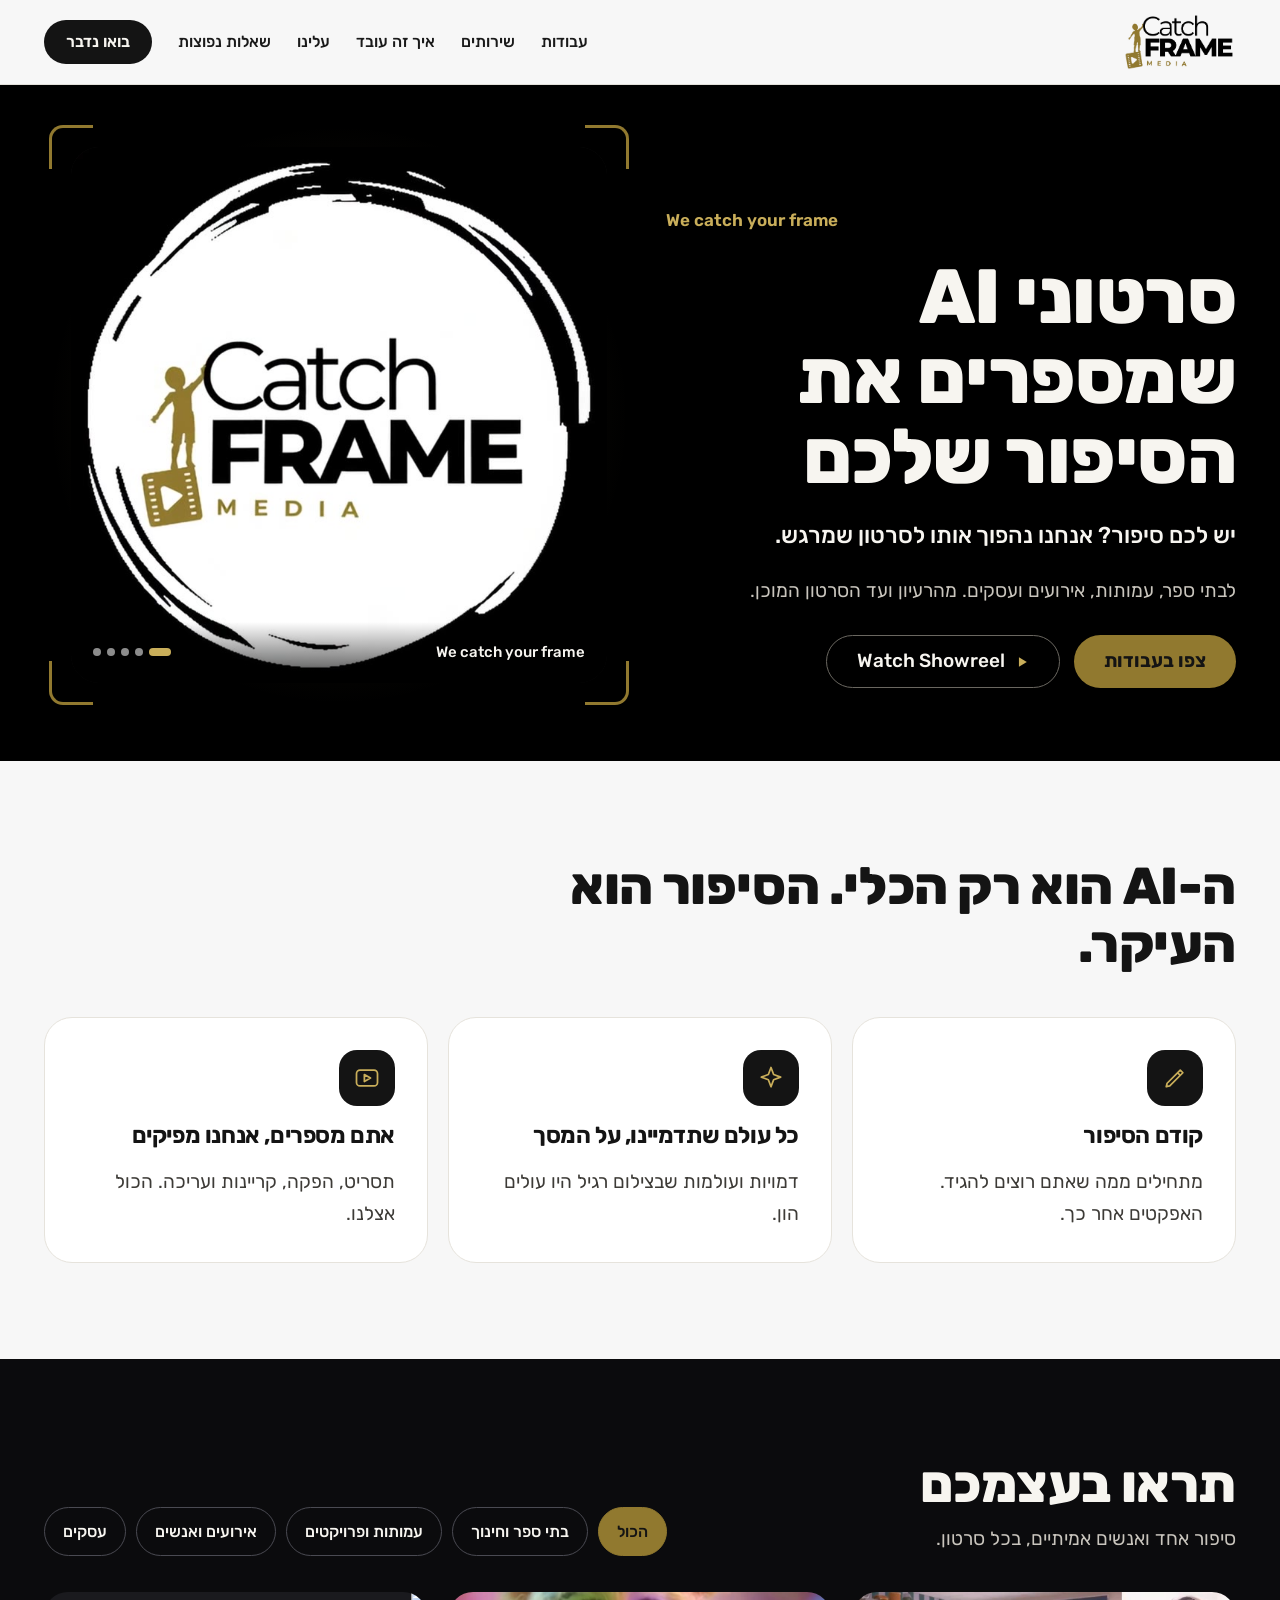
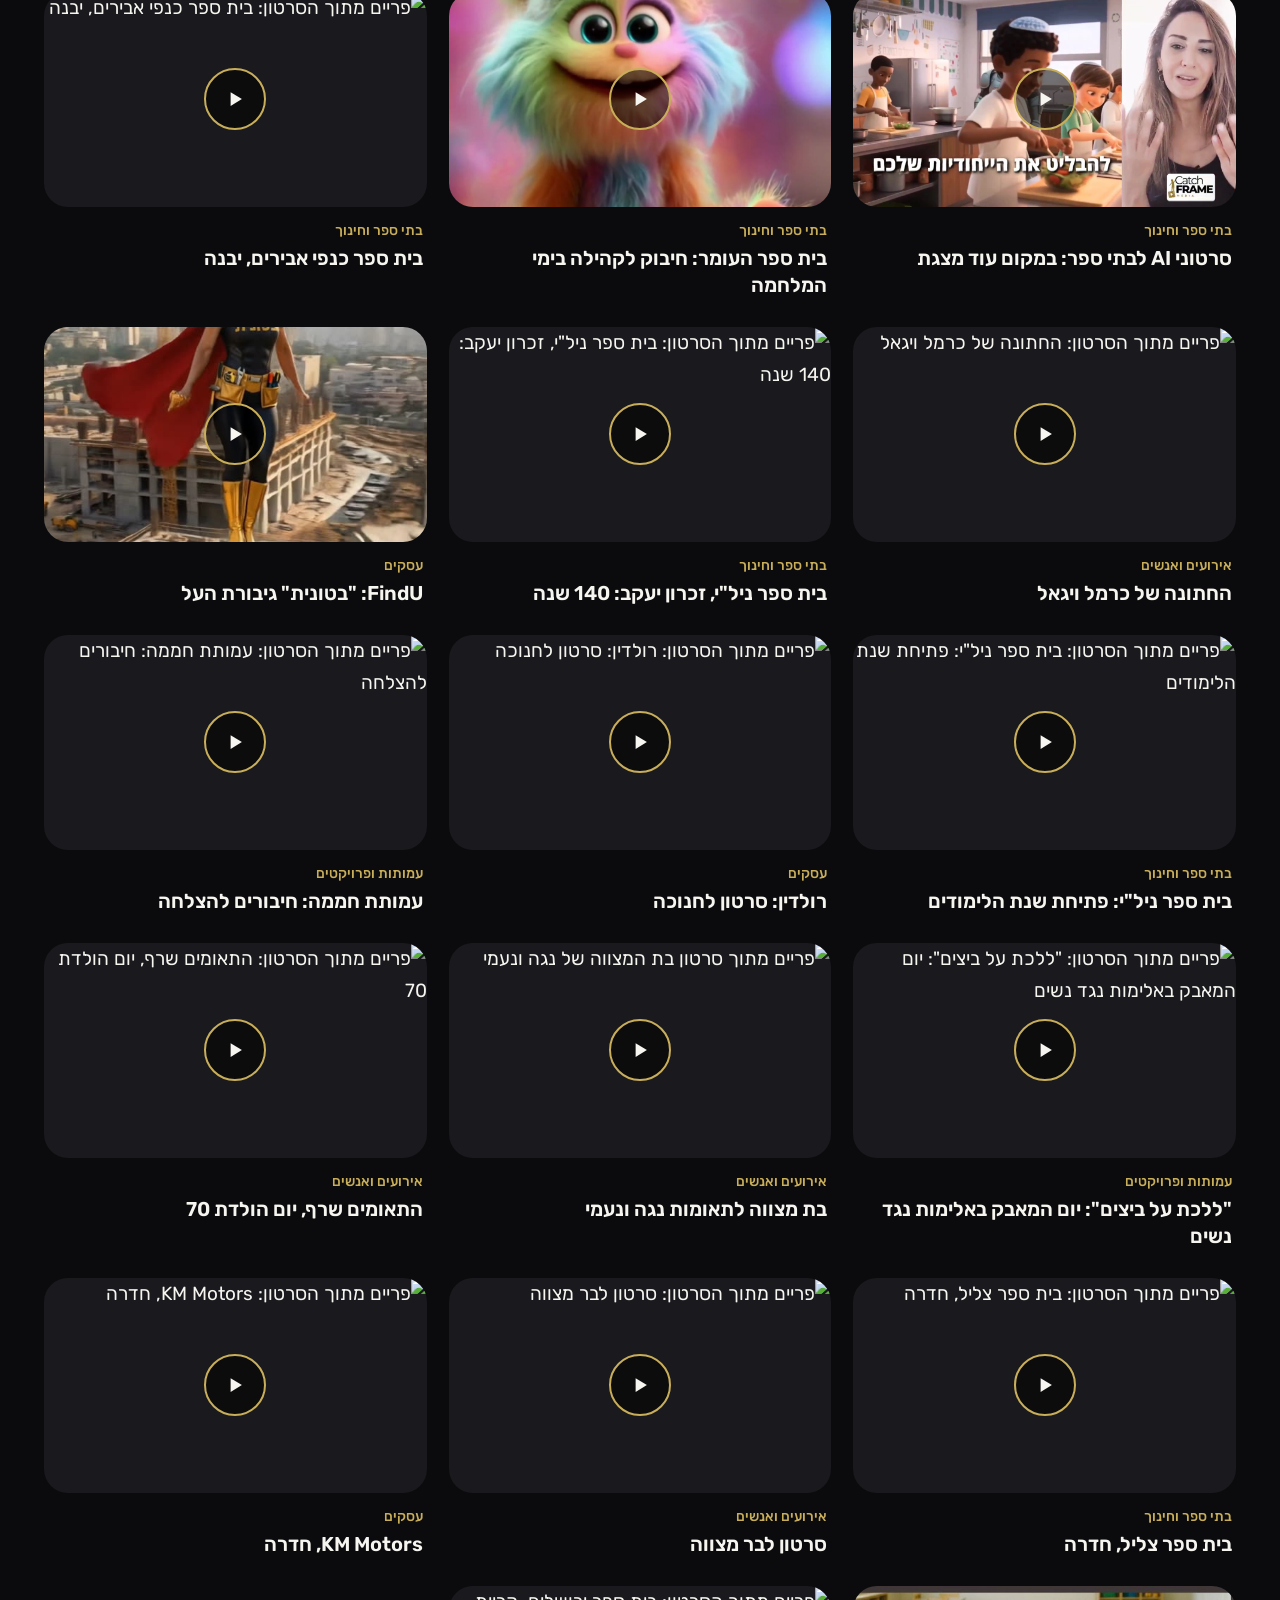
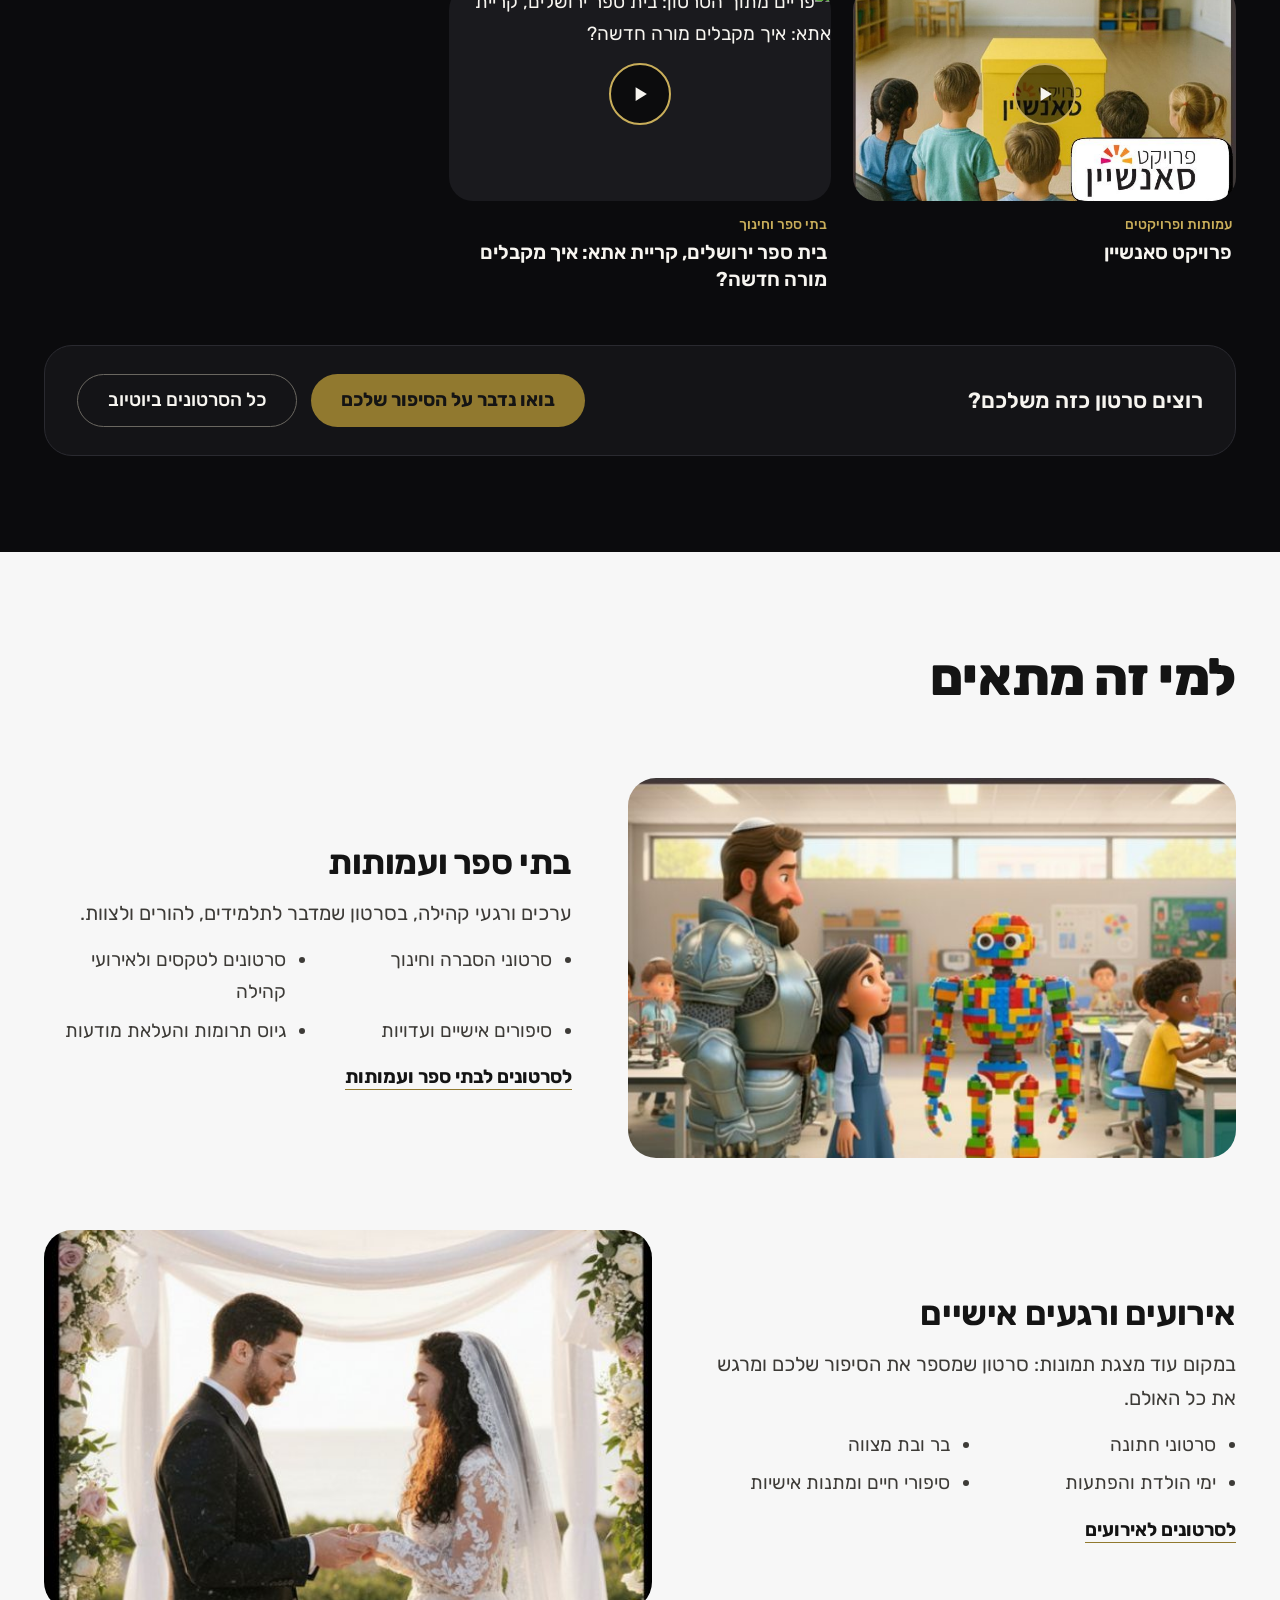
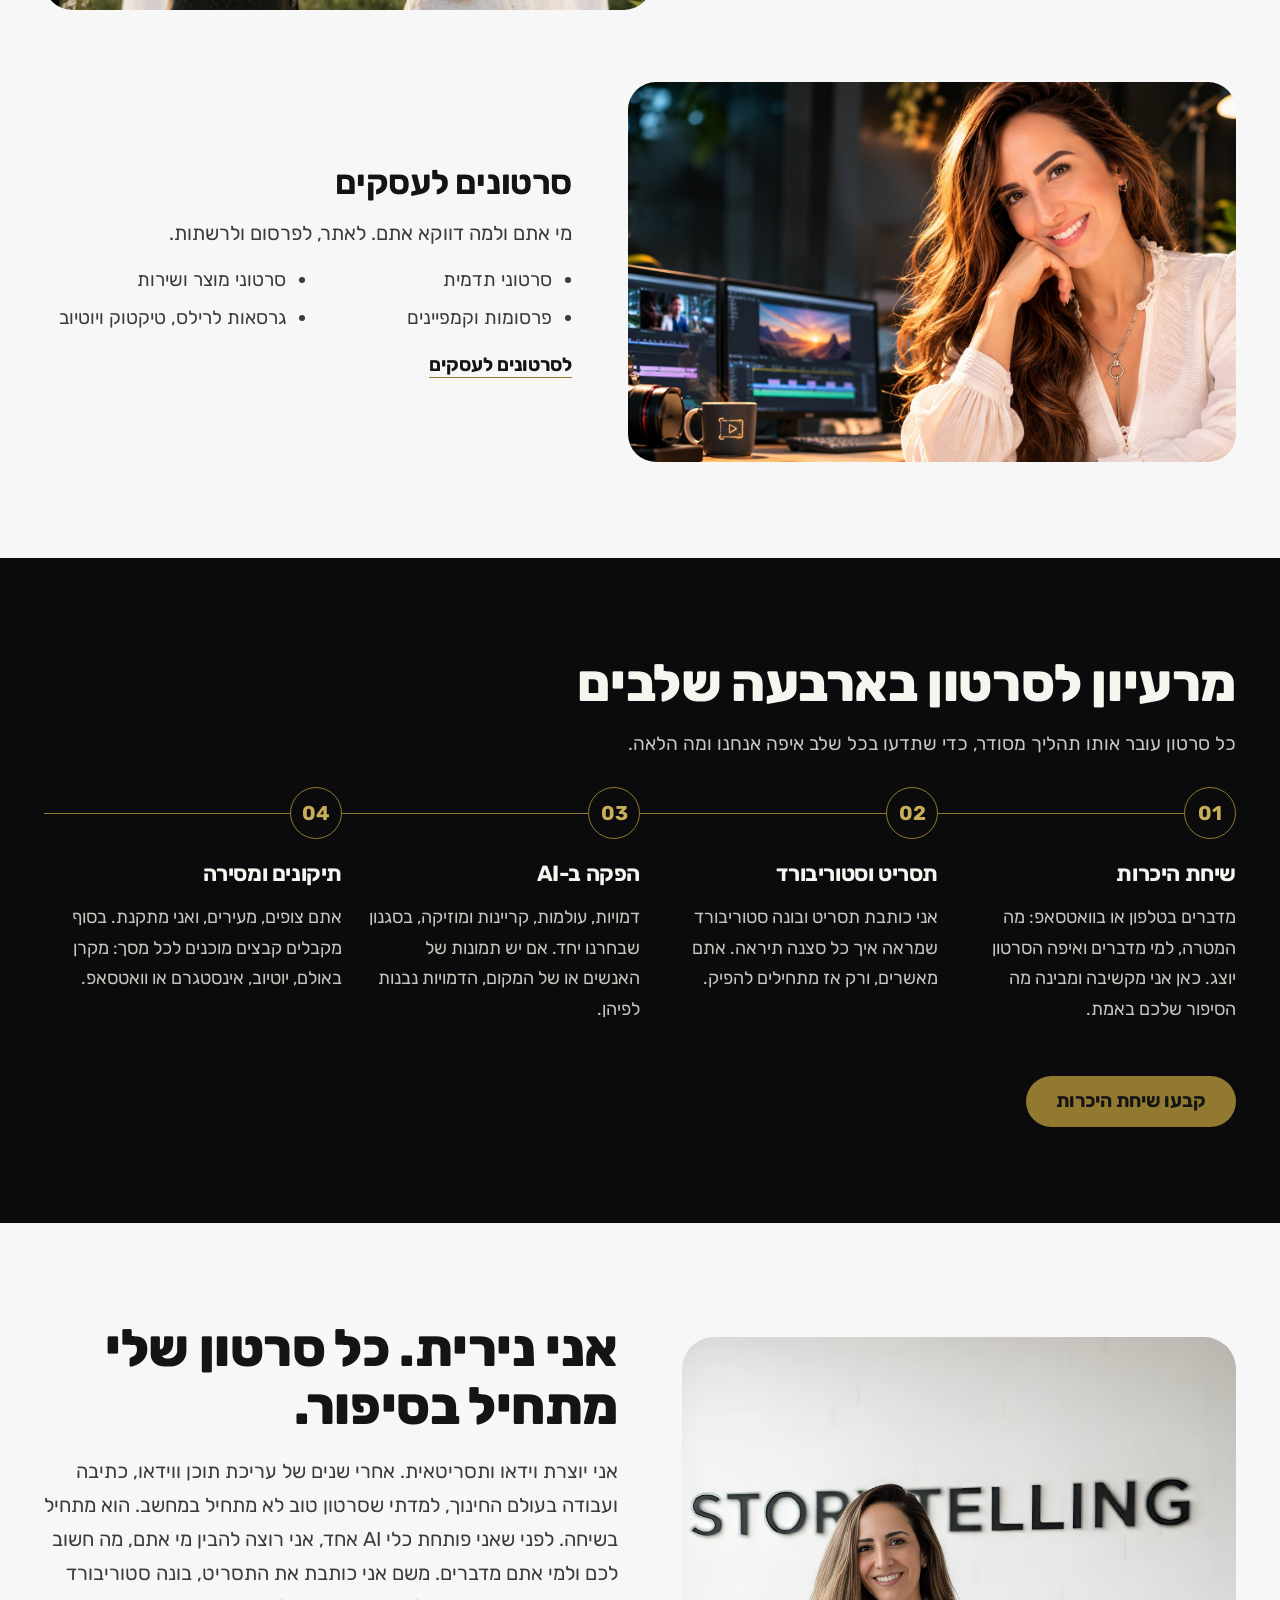
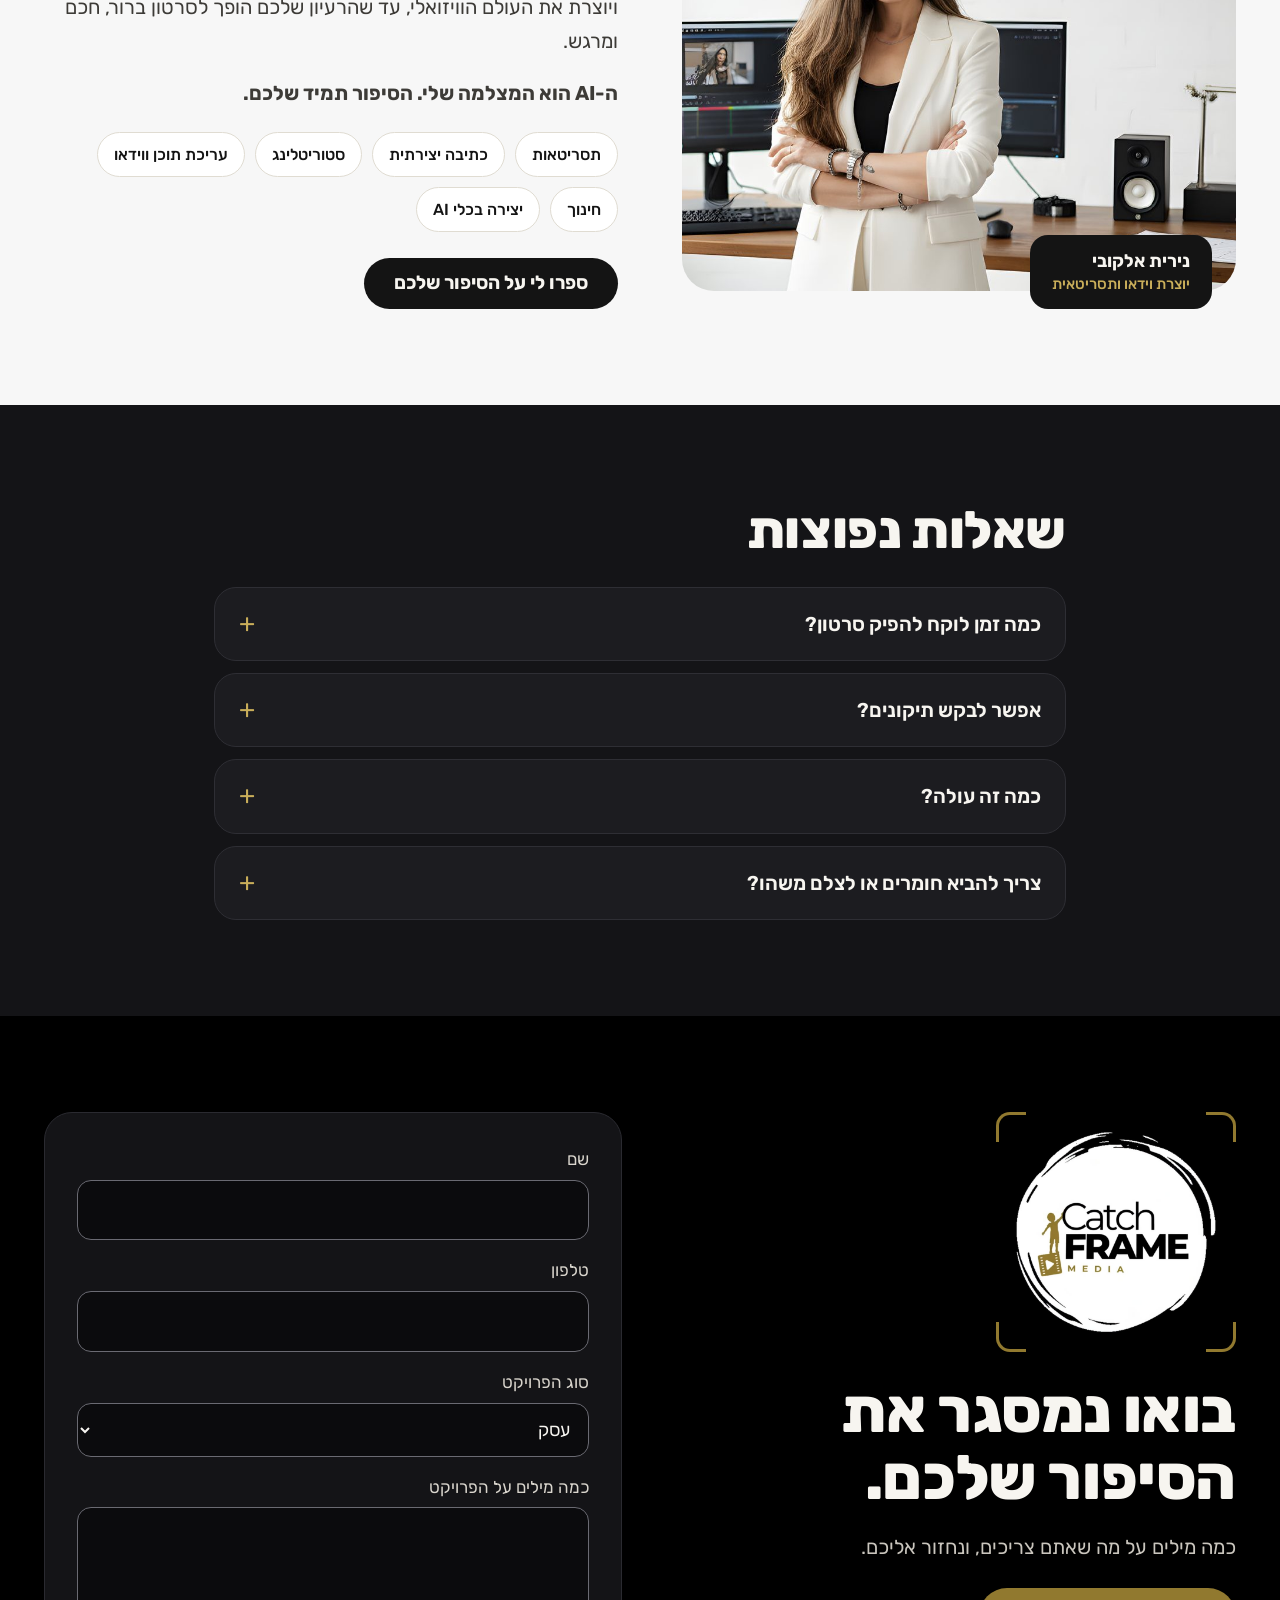
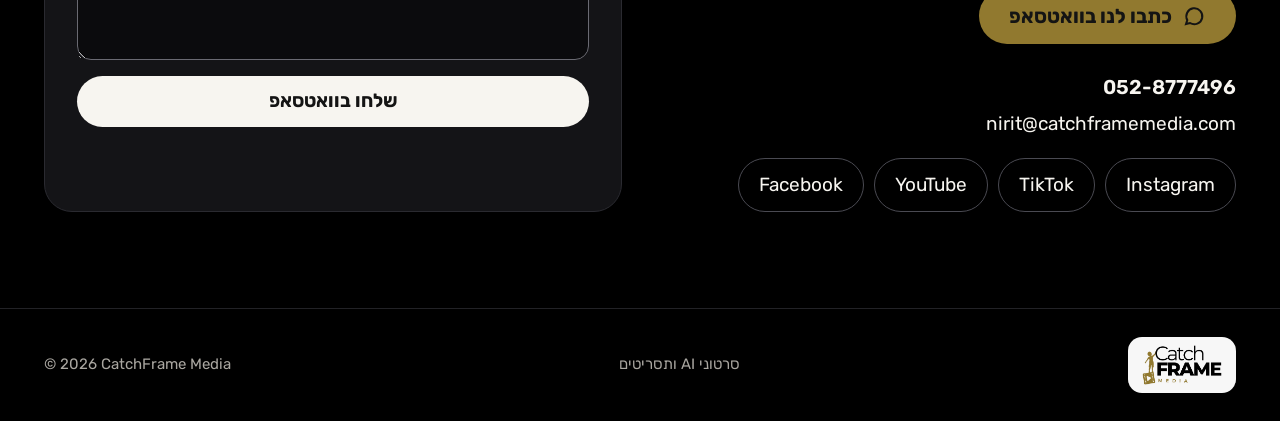
==== commit b7ed9cd4: "Add new Facebook page link Co-Authored-By: Claude Opus 5.5 <noreply@anthropic.com> Claude-Session: h" ====
--- a/index.html
+++ b/index.html
@@ -1,6 +1,15 @@
 <!doctype html>
 <html lang="he" dir="rtl">
 <head>
+<!-- Google tag -->
+<script async src="https://www.googletagmanager.com/gtm.js?id=GTM-MCX7GZDL"></script>
+<script>
+  window.dataLayer = window.dataLayer || [];
+  function gtag(){dataLayer.push(arguments);}
+  gtag('js', new Date());
+</script>
+
+<meta name="msvalidate.01" content="270322F279E5C3522C9E4407CB689663" />
 <meta charset="utf-8">
 <meta name="viewport" content="width=device-width, initial-scale=1">
 <title>CatchFrame Media | סרטוני AI לבתי ספר, עמותות, אירועים ועסקים</title>
@@ -25,187 +34,12 @@
 <link rel="preconnect" href="https://fonts.gstatic.com" crossorigin>
 <link href="https://fonts.googleapis.com/css2?family=Rubik:wght@400;500;600;700;800&display=swap" rel="stylesheet">
 <script type="application/ld+json">
-{"@context": "https://schema.org", "@type": "ProfessionalService", "name": "CatchFrame Media", "alternateName": ["Catch Frame Media", "קאץ' פריים מדיה"], "url": "https://catchframemedia.com/", "logo": "https://catchframemedia.com/img/logo.png", "image": "https://catchframemedia.com/img/og.jpg", "description": "סטודיו לסרטוני AI ותסריטים לבתי ספר, עמותות, אירועים ועסקים. מהרעיון והתסריט ועד לסרטון המוגמר.", "telephone": "+972-52-877-7496", "email": "nirit@catchframemedia.com", "founder": {"@type": "Person", "name": "נירית אלקובי", "jobTitle": "יוצרת וידאו ותסריטאית"}, "areaServed": {"@type": "Country", "name": "ישראל"}, "knowsAbout": ["סרטוני AI", "תסריטאות", "סטוריטלינג", "אנימציה", "סרטוני תדמית"], "makesOffer": [{"@type": "Offer", "itemOffered": {"@type": "Service", "name": "סרטוני AI לבתי ספר ועמותות"}}, {"@type": "Offer", "itemOffered": {"@type": "Service", "name": "סרטוני AI לאירועים אישיים: חתונות, בר ובת מצווה, ימי הולדת"}}, {"@type": "Offer", "itemOffered": {"@type": "Service", "name": "סרטוני סרטונים לעסקים"}}], "sameAs": ["https://www.youtube.com/@catchframemedia", "https://www.instagram.com/catch_frame_media/", "https://www.tiktok.com/@catchframemedia"]}
+{"@context": "https://schema.org", "@type": "ProfessionalService", "name": "CatchFrame Media", "alternateName": ["Catch Frame Media", "קאץ' פריים מדיה"], "url": "https://catchframemedia.com/", "logo": "https://catchframemedia.com/img/logo.png", "image": "https://catchframemedia.com/img/og.jpg", "description": "סטודיו לסרטוני AI ותסריטים לבתי ספר, עמותות, אירועים ועסקים. מהרעיון והתסריט ועד לסרטון המוגמר.", "telephone": "+972-52-877-7496", "email": "nirit@catchframemedia.com", "founder": {"@type": "Person", "name": "נירית אלקובי", "jobTitle": "יוצרת וידאו ותסריטאית"}, "areaServed": {"@type": "Country", "name": "ישראל"}, "knowsAbout": ["סרטוני AI", "תסריטאות", "סטוריטלינג", "אנימציה", "סרטוני תדמית"], "makesOffer": [{"@type": "Offer", "itemOffered": {"@type": "Service", "name": "סרטוני AI לבתי ספר ועמותות"}}, {"@type": "Offer", "itemOffered": {"@type": "Service", "name": "סרטוני AI לאירועים אישיים: חתונות, בר ובת מצווה, ימי הולדת"}}, {"@type": "Offer", "itemOffered": {"@type": "Service", "name": "סרטוני סרטונים לעסקים"}}], "sameAs": ["https://www.youtube.com/@catchframemedia", "https://www.instagram.com/catch_frame_media/", "https://www.tiktok.com/@catchframemedia", "https://www.facebook.com/profile.php?id=61597206082678"]}
 </script>
 <script type="application/ld+json">
 {"@context": "https://schema.org", "@type": "FAQPage", "mainEntity": [{"@type": "Question", "name": "כמה זמן לוקח להפיק סרטון?", "acceptedAnswer": {"@type": "Answer", "text": "תלוי באורך ובמורכבות. בשיחה הראשונה נקבע לוח זמנים, ואם יש תאריך יעד, כמו אירוע או טקס, נעבוד לפיו."}}, {"@type": "Question", "name": "אפשר לבקש תיקונים?", "acceptedAnswer": {"@type": "Answer", "text": "בטח. מאשרים תסריט לפני ההפקה, ויש סבב תיקונים על הסרטון. הכול כתוב מראש בהצעת המחיר."}}, {"@type": "Question", "name": "כמה זה עולה?", "acceptedAnswer": {"@type": "Answer", "text": "תלוי באורך, בסגנון ובמורכבות. ספרו לנו מה אתם צריכים ותקבלו הצעת מחיר מפורטת: תסריט, הפקה, קריינות, מוזיקה וכתוביות."}}, {"@type": "Question", "name": "צריך להביא חומרים או לצלם משהו?", "acceptedAnswer": {"@type": "Answer", "text": "לא חובה. מספיק סיפור או רעיון. תמונות של האנשים או של המקום יעזרו לדמויות להיראות כמו במציאות."}}]}
 </script>
-<style>
-:root{--black:#000;--ink:#0B0B0D;--panel:#141417;--panel2:#1C1C20;--line:#2E2E34;--paper:#F7F7F7;--text:#F7F5F0;--muted:#C9C5BD;--body:#3D3B37;--gold:#91792F;--gold-l:#C9AE5A;--gold-t:#6F5C1E}
-*{box-sizing:border-box}
-html{scroll-behavior:smooth;scroll-padding-top:90px}
-body{margin:0;background:var(--ink);color:var(--text);font-family:Rubik,system-ui,sans-serif;font-size:19px;line-height:1.7;-webkit-font-smoothing:antialiased}
-img{max-width:100%;display:block}
-a{color:var(--gold-l)}a:hover{color:#E2C878}
-h1,h2,h3{margin:0;letter-spacing:-.4px}
-p{margin:0}
-.wrap{max-width:1240px;margin:0 auto;padding:0 24px}
-.sec{padding:96px 0}
-.dark{background:var(--ink)}.black{background:var(--black)}.light{background:var(--paper);color:#141414}
-.h2{font-weight:800;font-size:clamp(32px,4.4vw,52px);line-height:1.12}
-.stack{display:flex;flex-direction:column}
-.btn{display:inline-flex;align-items:center;gap:10px;min-height:50px;padding:14px 30px;border-radius:999px;font:inherit;font-weight:700;text-decoration:none;cursor:pointer;border:0;line-height:1.2}
-.btn-gold{background:var(--gold);color:#141414}.btn-gold:hover{color:#141414;filter:brightness(1.08)}
-.btn-ghost{background:transparent;border:1px solid #6A6760;color:var(--text);font-weight:500}.btn-ghost:hover{color:var(--text);border-color:var(--gold-l)}
-.btn-dark{background:#141414;color:var(--text)}.btn-dark:hover{color:var(--text)}
-.btn-row{display:flex;flex-wrap:wrap;gap:14px}
-a:focus-visible,button:focus-visible,summary:focus-visible,input:focus-visible,select:focus-visible,textarea:focus-visible{outline:2px solid var(--gold-l);outline-offset:3px}
-
-/* header */
-header{position:sticky;top:0;z-index:20;background:var(--paper);border-bottom:1px solid #E2E0DA}
-.nav{display:flex;align-items:center;justify-content:space-between;gap:16px;padding:12px 24px;max-width:1240px;margin:0 auto}
-.nav img{height:60px;width:auto}
-.nav-links{display:flex;align-items:center;gap:26px;font-size:16px;font-weight:500}
-.nav-links a{color:#1A1A1A;text-decoration:none}.nav-links a:hover{color:var(--gold-t)}
-.nav-links a.btn-dark,.nav-links a.btn-dark:hover{color:var(--text)}
-.nav .btn{min-height:44px;padding:10px 22px;font-size:16px;font-weight:600;white-space:nowrap}
-
-/* hero */
-.hero{background:var(--black);overflow:hidden}
-.hero .wrap{display:flex;flex-wrap:wrap;align-items:center;gap:32px}
-.hero-text{flex:1 1 440px;min-width:0;gap:22px;padding:72px 0 24px}
-.tag{color:var(--gold-l);font-weight:600;font-size:17px}
-.hero h1{font-weight:800;font-size:clamp(42px,6vw,78px);line-height:1.04;letter-spacing:-.5px}
-.lead{font-size:23px;font-weight:500;max-width:560px;line-height:1.5}
-.sub{color:var(--muted);max-width:540px}
-.hero-media{flex:1 1 460px;min-width:0;display:flex;justify-content:center;padding:40px 0 56px}
-.frame{position:relative;width:100%;max-width:580px;padding:22px;background:radial-gradient(closest-side,rgba(201,174,90,.16),rgba(201,174,90,0))}
-.reel{position:relative;aspect-ratio:1/1;border-radius:28px;overflow:hidden;background:#111}
-.reel img,.reel video{position:absolute;inset:0;width:100%;height:100%;object-fit:cover;opacity:0;transition:opacity 1.2s ease}
-.reel video.on{opacity:1}
-.reel img.on{opacity:1;animation:kb 6s ease-out both}
-@keyframes kb{from{transform:scale(1.08)}to{transform:scale(1)}}
-.reel-bar{position:absolute;bottom:0;right:0;left:0;padding:18px 22px;display:flex;align-items:center;justify-content:space-between;gap:12px;background:linear-gradient(to top,rgba(0,0,0,.75),rgba(0,0,0,0));font-size:15px;font-weight:500}
-.dots{display:flex;gap:6px}
-.dots button{width:8px;height:8px;padding:0;border:0;border-radius:999px;cursor:pointer;background:rgba(255,255,255,.55);transition:width .3s ease}
-.dots button[aria-current="true"]{width:22px;background:var(--gold-l)}
-.c{position:absolute;width:44px;height:44px;border:0 solid var(--gold);pointer-events:none}
-.c.tl{top:0;left:0;border-top-width:3px;border-left-width:3px;border-top-left-radius:14px}
-.c.tr{top:0;right:0;border-top-width:3px;border-right-width:3px;border-top-right-radius:14px}
-.c.bl{bottom:0;left:0;border-bottom-width:3px;border-left-width:3px;border-bottom-left-radius:14px}
-.c.br{bottom:0;right:0;border-bottom-width:3px;border-right-width:3px;border-bottom-right-radius:14px}
-.frame .c{animation:.9s cubic-bezier(.2,.7,.2,1) .35s both}
-.frame .tl{animation-name:ctl}.frame .tr{animation-name:ctr}.frame .bl{animation-name:cbl}.frame .br{animation-name:cbr}
-@keyframes ctl{from{opacity:0;transform:translate(70px,70px)}}@keyframes ctr{from{opacity:0;transform:translate(-70px,70px)}}
-@keyframes cbl{from{opacity:0;transform:translate(70px,-70px)}}@keyframes cbr{from{opacity:0;transform:translate(-70px,-70px)}}
-
-/* benefits */
-.cards3{display:grid;grid-template-columns:repeat(auto-fit,minmax(260px,1fr));gap:20px}
-.card{background:#fff;border:1px solid #E6E3DC;border-radius:28px;padding:32px;display:flex;flex-direction:column;gap:10px}
-.card h3{font-size:23px;font-weight:700}.card p{color:var(--body)}
-.ico{width:56px;height:56px;border-radius:18px;background:#141414;display:flex;align-items:center;justify-content:center}
-
-/* work */
-.work-head{display:flex;flex-wrap:wrap;align-items:end;justify-content:space-between;gap:20px}
-.tabs{display:flex;flex-wrap:wrap;gap:10px}
-.tabs button{font:inherit;font-size:16px;font-weight:500;padding:10px 18px;min-height:44px;border-radius:999px;cursor:pointer;border:1px solid #4A4A52;background:transparent;color:var(--text)}
-.tabs button[aria-pressed="true"]{background:var(--gold);border-color:var(--gold);color:#141414}
-.grid{display:grid;grid-template-columns:repeat(3,minmax(0,1fr));gap:28px 22px}
-.tile{display:flex;flex-direction:column;gap:12px;background:none;border:0;padding:0;font:inherit;color:var(--text);text-align:right;cursor:pointer;width:100%}
-.tile[hidden]{display:none}
-.cover{position:relative;display:block;width:100%;aspect-ratio:16/9;border-radius:24px;overflow:hidden;background:#1A1A1E}
-.cover img{width:100%;height:100%;object-fit:cover;transition:transform .6s ease}
-.tile:hover .cover img,.tile:focus-visible .cover img{transform:scale(1.03)}
-.play{position:absolute;inset:0;display:flex;align-items:center;justify-content:center}
-.play span{width:62px;height:62px;border-radius:50%;background:rgba(0,0,0,.55);border:2px solid var(--gold-l);display:flex;align-items:center;justify-content:center}
-.tile .c{width:26px;height:26px;border-color:var(--gold-l);opacity:0;transition:opacity .25s ease,transform .25s ease}
-.tile .tl{top:14px;left:14px;transform:translate(4px,4px)}.tile .tr{top:14px;right:14px;transform:translate(-4px,4px)}
-.tile .bl{bottom:14px;left:14px;transform:translate(4px,-4px)}.tile .br{bottom:14px;right:14px;transform:translate(-4px,-4px)}
-.tile:hover .c,.tile:focus-visible .c{opacity:1;transform:none}
-.meta{display:flex;flex-direction:column;gap:2px;padding:0 4px}
-.meta .t{font-size:14px;font-weight:500;color:var(--gold-l)}.meta .n{font-size:20px;font-weight:600;line-height:1.35}
-.cta-band{margin-top:16px;background:var(--panel);border:1px solid #2A2A30;border-radius:28px;padding:28px 32px;display:flex;flex-wrap:wrap;align-items:center;justify-content:space-between;gap:18px}
-.cta-band p{font-size:22px;font-weight:600}
-
-/* services */
-.row{display:flex;flex-wrap:wrap;align-items:center;gap:56px}
-.row.rev{flex-direction:row-reverse}
-.row .img{flex:1 1 480px;min-width:0}.row .img img{width:100%;aspect-ratio:16/10;object-fit:cover;border-radius:28px}
-.row .txt{flex:1 1 400px;min-width:0;gap:14px}
-.row h3{font-size:34px;font-weight:700;line-height:1.15}
-.row .txt>p{color:var(--body);font-size:20px}
-.list2{display:grid;grid-template-columns:repeat(2,minmax(0,1fr));gap:6px 24px;margin:0;padding-inline-start:20px;color:var(--body)}
-.link-u{color:#141414;font-weight:700;text-decoration-color:var(--gold);text-underline-offset:6px;align-self:flex-start}
-.link-u:hover{color:var(--gold-t)}
-
-/* process */
-.steps{list-style:none;margin:0;padding:0;display:grid;grid-template-columns:repeat(auto-fit,minmax(230px,1fr));gap:32px 0;border-top:1px solid var(--gold)}
-.steps li{padding:0 0 0 24px;display:flex;flex-direction:column;gap:10px}
-.num{width:52px;height:52px;margin-top:-27px;border-radius:50%;background:var(--ink);border:1px solid var(--gold);color:var(--gold-l);font-size:20px;font-weight:700;display:flex;align-items:center;justify-content:center}
-.steps h3{margin-top:6px;font-size:22px;font-weight:700}.steps p{color:var(--muted);font-size:18px}
-
-/* about */
-.about{display:flex;flex-wrap:wrap;align-items:center;gap:64px}
-.about .pic{flex:1 1 440px;min-width:0;position:relative}
-.about .pic img{width:100%;aspect-ratio:1/1;object-fit:cover;border-radius:32px}
-.badge{position:absolute;bottom:-18px;right:24px;background:#141414;color:var(--text);padding:14px 22px;border-radius:18px;font-weight:700;font-size:18px;line-height:1.4}
-.badge small{display:block;color:var(--gold-l);font-weight:500;font-size:15px}
-.about .txt{flex:1 1 460px;min-width:0;gap:18px}
-.about .txt>p{color:var(--body);font-size:20px}
-blockquote{margin:0;padding-inline-start:22px;border-inline-start:3px solid var(--gold);font-size:21px;line-height:1.6;font-weight:500;color:#141414}
-.pills{list-style:none;margin:4px 0 0;padding:0;display:flex;flex-wrap:wrap;gap:10px}
-.pills li{background:#fff;border:1px solid #E0DCD2;border-radius:999px;padding:8px 16px;font-size:16px;font-weight:500}
-
-/* faq */
-.faq{max-width:900px;margin:0 auto;padding:0 24px;gap:28px}
-details{background:var(--panel2);border:1px solid var(--line);border-radius:22px;padding:14px 24px}
-summary{font-size:20px;font-weight:600;min-height:44px;display:flex;align-items:center;justify-content:space-between;gap:16px;cursor:pointer;list-style:none}
-summary::-webkit-details-marker{display:none}
-summary::after{content:"+";color:var(--gold-l);font-size:26px;font-weight:400;transition:transform .2s ease}
-details[open] summary::after{transform:rotate(45deg)}
-details p{margin:10px 0 6px;color:var(--muted)}
-
-/* contact */
-.contact{display:flex;flex-wrap:wrap;gap:56px}
-.contact .info{flex:1 1 400px;min-width:0;gap:18px}
-.outro{width:240px;max-width:60%;padding:14px;margin-bottom:8px;background:none}
-.outro video{display:block;width:100%;aspect-ratio:1/1;object-fit:cover;border-radius:20px;background:#111}
-.outro .c{width:30px;height:30px;animation:none}
-.contact h2{font-weight:800;font-size:clamp(36px,5vw,62px);line-height:1.08}
-.contact .info>p{color:var(--muted);font-size:20px}
-.contact-lines a{color:var(--text);text-decoration:none;align-self:flex-start}
-.social{display:flex;flex-wrap:wrap;gap:10px}
-.social a{border:1px solid #4A4A52;color:var(--text);text-decoration:none;padding:10px 20px;border-radius:999px;min-height:44px;display:inline-flex;align-items:center}
-.social a:hover{border-color:var(--gold-l)}
-form{flex:1 1 420px;min-width:0;display:flex;flex-direction:column;gap:16px;background:var(--panel);border:1px solid #2A2A30;border-radius:28px;padding:32px}
-label{display:flex;flex-direction:column;gap:6px;font-size:17px;color:#D9D5CD}
-input,select,textarea{background:var(--ink);border:1px solid #6A6A72;border-radius:14px;padding:14px;color:var(--text);font:inherit;font-size:18px}
-select{min-height:52px}textarea{resize:vertical}
-.msg{font-size:17px}.msg.err{color:#FFB4A6}.msg.ok{color:#C9E8B0}
-form .btn{justify-content:center;background:var(--text);color:#141414;font-size:19px}
-
-footer{background:var(--black);border-top:1px solid #222226}
-footer .wrap{padding-top:28px;padding-bottom:28px;display:flex;flex-wrap:wrap;align-items:center;justify-content:space-between;gap:16px;color:#A9A6A0;font-size:15px}
-.logo-chip{background:var(--paper);border-radius:14px;padding:6px 12px}.logo-chip img{height:44px;width:auto}
-
-/* modal */
-.modal{position:fixed;inset:0;z-index:50;background:rgba(0,0,0,.85);display:none;align-items:center;justify-content:center;padding:20px}
-.modal.open{display:flex}
-.dialog{width:100%;max-width:1000px;max-height:94vh;overflow:auto;background:var(--panel);border:1px solid var(--line);border-radius:28px;animation:pop .3s ease both}
-@keyframes pop{from{opacity:0;transform:translateY(12px) scale(.98)}}
-.player{position:relative;aspect-ratio:16/9;background:#000;border-radius:28px 28px 0 0;overflow:hidden}
-.player video{position:absolute;inset:0;width:100%;height:100%;background:#000}
-.player iframe,.player img{position:absolute;inset:0;width:100%;height:100%;border:0;object-fit:cover}
-.player.vertical{aspect-ratio:9/16;width:min(100%,calc(78vh*9/16));margin:0 auto;border-radius:28px 28px 0 0}
-.tt-cover{position:absolute;inset:0;display:flex;flex-direction:column;align-items:center;justify-content:flex-end;gap:4px;padding:20px 24px;text-align:center;background:radial-gradient(circle at 50% 40%,#2a2410,#0B0B0D 70%)}
-.tt-label{font-size:14px;font-weight:600;color:var(--gold-l);letter-spacing:.5px}
-.tt-name{font-size:22px;font-weight:700;line-height:1.3}
-.close{position:absolute;top:14px;left:14px;z-index:2;width:48px;height:48px;border-radius:50%;border:0;background:rgba(0,0,0,.7);color:var(--text);cursor:pointer;display:flex;align-items:center;justify-content:center}
-.dialog-body{padding:26px 32px 32px;gap:10px}
-.dialog-body h3{font-size:28px;font-weight:700;line-height:1.2}
-.dialog-body p{color:var(--muted)}
-
-@media (max-width:980px){.grid{grid-template-columns:repeat(2,minmax(0,1fr))}}
-@media (max-width:760px){
-body{font-size:18px}.sec{padding:72px 0}
-.nav img{height:48px}.nav-links>a:not(.btn){display:none}
-.grid{grid-template-columns:1fr}.row.rev{flex-direction:row}.list2{grid-template-columns:1fr}
-.row,.about,.contact{gap:36px}.row h3{font-size:28px}
-.cta-band{padding:24px}.dialog-body{padding:22px}
-form{padding:24px}
-}
-@media (prefers-reduced-motion:reduce){html{scroll-behavior:auto}*,*::before,*::after{animation:none!important;transition:none!important}}
-</style>
+<link rel="stylesheet" href="/css/site.css">
 </head>
 <body>
 
@@ -397,6 +231,7 @@
 <a href="https://www.instagram.com/catch_frame_media/" target="_blank" rel="noopener">Instagram</a>
 <a href="https://www.tiktok.com/@catchframemedia" target="_blank" rel="noopener">TikTok</a>
 <a href="https://www.youtube.com/@catchframemedia" target="_blank" rel="noopener">YouTube</a>
+<a href="https://www.facebook.com/profile.php?id=61597206082678" target="_blank" rel="noopener">Facebook</a>
 </div>
 </div>
 <form id="leadForm" novalidate>
@@ -441,7 +276,7 @@
 
 <script>
 (function(){
-var D={school:'סרטון אנימציית AI שמציג את הייחודיות של בית הספר באופן בלתי נשכח. כי בכל בית ספר מסתתר סיפור, ואנחנו כאן כדי להאיר אותו.',np:'סרטון AI שהופך את העשייה של הארגון לחוויה מרגשת ומעוררת השראה, ומספר אותה בשפה שהקהל מתחבר אליה.',ev:'סרטון AI אישי שהופך רגע חגיגי לסרט מושלם עבור האנשים שאתם אוהבים.',biz:'סרטון שיווקי מקורי שמספר את הסיפור של העסק ומייצר תוכן שעובד ברשתות ובפרסום.'};
+var D={school:'סרטון AI שמראה מה מיוחד בבית הספר, לתלמידים, להורים ולקהילה.',np:'סרטון AI שמספר את העשייה של הארגון בשפה שהקהל מתחבר אליה.',ev:'סרטון AI אישי שמספר את הסיפור שלכם ומרגש את כל האולם.',biz:'סרטון שמספר מי אתם ולמה דווקא אתם. לאתר, לפרסום ולרשתות.'};
 var T={school:'בתי ספר וחינוך',np:'עמותות ופרויקטים',ev:'אירועים ואנשים',biz:'עסקים'};
 var P=[
 {c:'school',n:'סרטוני AI לבתי ספר: במקום עוד מצגת',mp4:'video/schools-promo.mp4',img:'img/schools_promo.jpg',alt:'נירית מסבירה על סרטוני AI לבתי ספר, לצד סצנה מונפשת של ילדים מבשלים בכיתה'},
@@ -492,7 +327,7 @@
 modal.classList.add('open');modal.setAttribute('aria-hidden','false');document.body.style.overflow='hidden';closeBtn.focus();
 }
 function closeModal(){modal.classList.remove('open');modal.setAttribute('aria-hidden','true');document.body.style.overflow='';player.querySelectorAll('iframe,img,video').forEach(function(e){e.remove()});if(lastFocus)lastFocus.focus();}
-grid.addEventListener('click',function(e){var t=e.target.closest('.tile');if(!t)return;var p=P[+t.dataset.i];openModal({v:p.v,tt:p.tt,mp4:p.mp4,vert:p.vert,img:p.img,alt:p.alt,n:p.n,type:T[p.c],desc:D[p.c]})});
+grid.addEventListener('click',function(e){var t=e.target.closest('.tile');if(!t)return;var p=P[+t.dataset.i];if(p.tt){window.open('https://www.tiktok.com/@catchframemedia/video/'+p.tt,'_blank','noopener');return;}openModal({v:p.v,tt:p.tt,mp4:p.mp4,vert:p.vert,img:p.img,alt:p.alt,n:p.n,type:T[p.c],desc:D[p.c]})});
 document.querySelectorAll('[data-video]').forEach(function(b){b.addEventListener('click',function(){openModal({v:b.dataset.video,n:b.dataset.title,type:b.dataset.type,desc:b.dataset.desc})})});
 closeBtn.addEventListener('click',closeModal);
 modal.addEventListener('click',function(e){if(e.target===modal)closeModal()});
@@ -518,10 +353,16 @@
 if(!n||!ph){err.hidden=false;ok.hidden=true;(n?form.phone:form.name).focus();return;}
 err.hidden=true;
 var text='היי נירית, הגעתי מהאתר.\nשם: '+n+'\nטלפון: '+ph+'\nסוג הפרויקט: '+ty+(m?'\nעל הפרויקט: '+m:'');
-window.open('https://wa.me/972528777496?text='+encodeURIComponent(text),'_blank','noopener');
+if(window.gtag)gtag('event','generate_lead',{method:'whatsapp_form'});window.open('https://wa.me/972528777496?text='+encodeURIComponent(text),'_blank','noopener');
 ok.hidden=false;
 });
 })();
 </script>
+<script>
+document.addEventListener('click',function(e){var a=e.target.closest('a');if(!a)return;var h=a.getAttribute('href')||'';
+if(h.indexOf('wa.me')>-1)gtag('event','generate_lead',{method:'whatsapp'});
+else if(h.indexOf('mailto:')===0)gtag('event','generate_lead',{method:'email'});
+else if(h.indexOf('tel:')===0)gtag('event','generate_lead',{method:'phone'});});
+</script>
 </body>
 </html>
--- a/css/site.css
+++ b/css/site.css
@@ -0,0 +1,197 @@
+:root{--black:#000;--ink:#0B0B0D;--panel:#141417;--panel2:#1C1C20;--line:#2E2E34;--paper:#F7F7F7;--text:#F7F5F0;--muted:#C9C5BD;--body:#3D3B37;--gold:#91792F;--gold-l:#C9AE5A;--gold-t:#6F5C1E}
+*{box-sizing:border-box}
+html{scroll-behavior:smooth;scroll-padding-top:90px}
+body{margin:0;background:var(--ink);color:var(--text);font-family:Rubik,system-ui,sans-serif;font-size:19px;line-height:1.7;-webkit-font-smoothing:antialiased}
+img{max-width:100%;display:block}
+a{color:var(--gold-l)}a:hover{color:#E2C878}
+h1,h2,h3{margin:0;letter-spacing:-.4px}
+p{margin:0}
+.wrap{max-width:1240px;margin:0 auto;padding:0 24px}
+.sec{padding:96px 0}
+.dark{background:var(--ink)}.black{background:var(--black)}.light{background:var(--paper);color:#141414}
+.h2{font-weight:800;font-size:clamp(32px,4.4vw,52px);line-height:1.12}
+.stack{display:flex;flex-direction:column}
+.btn{display:inline-flex;align-items:center;gap:10px;min-height:50px;padding:14px 30px;border-radius:999px;font:inherit;font-weight:700;text-decoration:none;cursor:pointer;border:0;line-height:1.2}
+.btn-gold{background:var(--gold);color:#141414}.btn-gold:hover{color:#141414;filter:brightness(1.08)}
+.btn-ghost{background:transparent;border:1px solid #6A6760;color:var(--text);font-weight:500}.btn-ghost:hover{color:var(--text);border-color:var(--gold-l)}
+.btn-dark{background:#141414;color:var(--text)}.btn-dark:hover{color:var(--text)}
+.btn-row{display:flex;flex-wrap:wrap;gap:14px}
+a:focus-visible,button:focus-visible,summary:focus-visible,input:focus-visible,select:focus-visible,textarea:focus-visible{outline:2px solid var(--gold-l);outline-offset:3px}
+
+/* header */
+header{position:sticky;top:0;z-index:20;background:var(--paper);border-bottom:1px solid #E2E0DA}
+.nav{display:flex;align-items:center;justify-content:space-between;gap:16px;padding:12px 24px;max-width:1240px;margin:0 auto}
+.nav img{height:60px;width:auto}
+.nav-links{display:flex;align-items:center;gap:26px;font-size:16px;font-weight:500}
+.nav-links a{color:#1A1A1A;text-decoration:none}.nav-links a:hover{color:var(--gold-t)}
+.nav-links a.btn-dark,.nav-links a.btn-dark:hover{color:var(--text)}
+.nav .btn{min-height:44px;padding:10px 22px;font-size:16px;font-weight:600;white-space:nowrap}
+
+/* hero */
+.hero{background:var(--black);overflow:hidden}
+.hero .wrap{display:flex;flex-wrap:wrap;align-items:center;gap:32px}
+.hero-text{flex:1 1 440px;min-width:0;gap:22px;padding:72px 0 24px}
+.tag{color:var(--gold-l);font-weight:600;font-size:17px}
+.hero h1{font-weight:800;font-size:clamp(42px,6vw,78px);line-height:1.04;letter-spacing:-.5px}
+.lead{font-size:23px;font-weight:500;max-width:560px;line-height:1.5}
+.sub{color:var(--muted);max-width:540px}
+.hero-media{flex:1 1 460px;min-width:0;display:flex;justify-content:center;padding:40px 0 56px}
+.frame{position:relative;width:100%;max-width:580px;padding:22px;background:radial-gradient(closest-side,rgba(201,174,90,.16),rgba(201,174,90,0))}
+.reel{position:relative;aspect-ratio:1/1;border-radius:28px;overflow:hidden;background:#111}
+.reel img,.reel video{position:absolute;inset:0;width:100%;height:100%;object-fit:cover;opacity:0;transition:opacity 1.2s ease}
+.reel video.on{opacity:1}
+.reel img.on{opacity:1;animation:kb 6s ease-out both}
+@keyframes kb{from{transform:scale(1.08)}to{transform:scale(1)}}
+.reel-bar{position:absolute;bottom:0;right:0;left:0;padding:18px 22px;display:flex;align-items:center;justify-content:space-between;gap:12px;background:linear-gradient(to top,rgba(0,0,0,.75),rgba(0,0,0,0));font-size:15px;font-weight:500}
+.dots{display:flex;gap:6px}
+.dots button{width:8px;height:8px;padding:0;border:0;border-radius:999px;cursor:pointer;background:rgba(255,255,255,.55);transition:width .3s ease}
+.dots button[aria-current="true"]{width:22px;background:var(--gold-l)}
+.c{position:absolute;width:44px;height:44px;border:0 solid var(--gold);pointer-events:none}
+.c.tl{top:0;left:0;border-top-width:3px;border-left-width:3px;border-top-left-radius:14px}
+.c.tr{top:0;right:0;border-top-width:3px;border-right-width:3px;border-top-right-radius:14px}
+.c.bl{bottom:0;left:0;border-bottom-width:3px;border-left-width:3px;border-bottom-left-radius:14px}
+.c.br{bottom:0;right:0;border-bottom-width:3px;border-right-width:3px;border-bottom-right-radius:14px}
+.frame .c{animation:.9s cubic-bezier(.2,.7,.2,1) .35s both}
+.frame .tl{animation-name:ctl}.frame .tr{animation-name:ctr}.frame .bl{animation-name:cbl}.frame .br{animation-name:cbr}
+@keyframes ctl{from{opacity:0;transform:translate(70px,70px)}}@keyframes ctr{from{opacity:0;transform:translate(-70px,70px)}}
+@keyframes cbl{from{opacity:0;transform:translate(70px,-70px)}}@keyframes cbr{from{opacity:0;transform:translate(-70px,-70px)}}
+
+/* benefits */
+.cards3{display:grid;grid-template-columns:repeat(auto-fit,minmax(260px,1fr));gap:20px}
+.card{background:#fff;border:1px solid #E6E3DC;border-radius:28px;padding:32px;display:flex;flex-direction:column;gap:10px}
+.card h3{font-size:23px;font-weight:700}.card p{color:var(--body)}
+.ico{width:56px;height:56px;border-radius:18px;background:#141414;display:flex;align-items:center;justify-content:center}
+
+/* work */
+.work-head{display:flex;flex-wrap:wrap;align-items:end;justify-content:space-between;gap:20px}
+.tabs{display:flex;flex-wrap:wrap;gap:10px}
+.tabs button{font:inherit;font-size:16px;font-weight:500;padding:10px 18px;min-height:44px;border-radius:999px;cursor:pointer;border:1px solid #4A4A52;background:transparent;color:var(--text)}
+.tabs button[aria-pressed="true"]{background:var(--gold);border-color:var(--gold);color:#141414}
+.grid{display:grid;grid-template-columns:repeat(3,minmax(0,1fr));gap:28px 22px}
+.tile{display:flex;flex-direction:column;gap:12px;background:none;border:0;padding:0;font:inherit;color:var(--text);text-align:right;cursor:pointer;width:100%}
+.tile[hidden]{display:none}
+.cover{position:relative;display:block;width:100%;aspect-ratio:16/9;border-radius:24px;overflow:hidden;background:#1A1A1E}
+.cover img{width:100%;height:100%;object-fit:cover;transition:transform .6s ease}
+.tile:hover .cover img,.tile:focus-visible .cover img{transform:scale(1.03)}
+.play{position:absolute;inset:0;display:flex;align-items:center;justify-content:center}
+.play span{width:62px;height:62px;border-radius:50%;background:rgba(0,0,0,.55);border:2px solid var(--gold-l);display:flex;align-items:center;justify-content:center}
+.tile .c{width:26px;height:26px;border-color:var(--gold-l);opacity:0;transition:opacity .25s ease,transform .25s ease}
+.tile .tl{top:14px;left:14px;transform:translate(4px,4px)}.tile .tr{top:14px;right:14px;transform:translate(-4px,4px)}
+.tile .bl{bottom:14px;left:14px;transform:translate(4px,-4px)}.tile .br{bottom:14px;right:14px;transform:translate(-4px,-4px)}
+.tile:hover .c,.tile:focus-visible .c{opacity:1;transform:none}
+.meta{display:flex;flex-direction:column;gap:2px;padding:0 4px}
+.meta .t{font-size:14px;font-weight:500;color:var(--gold-l)}.meta .n{font-size:20px;font-weight:600;line-height:1.35}
+.cta-band{margin-top:16px;background:var(--panel);border:1px solid #2A2A30;border-radius:28px;padding:28px 32px;display:flex;flex-wrap:wrap;align-items:center;justify-content:space-between;gap:18px}
+.cta-band p{font-size:22px;font-weight:600}
+
+/* services */
+.row{display:flex;flex-wrap:wrap;align-items:center;gap:56px}
+.row.rev{flex-direction:row-reverse}
+.row .img{flex:1 1 480px;min-width:0}.row .img img{width:100%;aspect-ratio:16/10;object-fit:cover;border-radius:28px}
+.row .txt{flex:1 1 400px;min-width:0;gap:14px}
+.row h3{font-size:34px;font-weight:700;line-height:1.15}
+.row .txt>p{color:var(--body);font-size:20px}
+.list2{display:grid;grid-template-columns:repeat(2,minmax(0,1fr));gap:6px 24px;margin:0;padding-inline-start:20px;color:var(--body)}
+.link-u{color:#141414;font-weight:700;text-decoration-color:var(--gold);text-underline-offset:6px;align-self:flex-start}
+.link-u:hover{color:var(--gold-t)}
+
+/* process */
+.steps{list-style:none;margin:0;padding:0;display:grid;grid-template-columns:repeat(auto-fit,minmax(230px,1fr));gap:32px 0;border-top:1px solid var(--gold)}
+.steps li{padding:0 0 0 24px;display:flex;flex-direction:column;gap:10px}
+.num{width:52px;height:52px;margin-top:-27px;border-radius:50%;background:var(--ink);border:1px solid var(--gold);color:var(--gold-l);font-size:20px;font-weight:700;display:flex;align-items:center;justify-content:center}
+.steps h3{margin-top:6px;font-size:22px;font-weight:700}.steps p{color:var(--muted);font-size:18px}
+
+/* about */
+.about{display:flex;flex-wrap:wrap;align-items:center;gap:64px}
+.about .pic{flex:1 1 440px;min-width:0;position:relative}
+.about .pic img{width:100%;aspect-ratio:1/1;object-fit:cover;border-radius:32px}
+.badge{position:absolute;bottom:-18px;right:24px;background:#141414;color:var(--text);padding:14px 22px;border-radius:18px;font-weight:700;font-size:18px;line-height:1.4}
+.badge small{display:block;color:var(--gold-l);font-weight:500;font-size:15px}
+.about .txt{flex:1 1 460px;min-width:0;gap:18px}
+.about .txt>p{color:var(--body);font-size:20px}
+blockquote{margin:0;padding-inline-start:22px;border-inline-start:3px solid var(--gold);font-size:21px;line-height:1.6;font-weight:500;color:#141414}
+.pills{list-style:none;margin:4px 0 0;padding:0;display:flex;flex-wrap:wrap;gap:10px}
+.pills li{background:#fff;border:1px solid #E0DCD2;border-radius:999px;padding:8px 16px;font-size:16px;font-weight:500}
+
+/* faq */
+.faq{max-width:900px;margin:0 auto;padding:0 24px;gap:28px}
+details{background:var(--panel2);border:1px solid var(--line);border-radius:22px;padding:14px 24px}
+summary{font-size:20px;font-weight:600;min-height:44px;display:flex;align-items:center;justify-content:space-between;gap:16px;cursor:pointer;list-style:none}
+summary::-webkit-details-marker{display:none}
+summary::after{content:"+";color:var(--gold-l);font-size:26px;font-weight:400;transition:transform .2s ease}
+details[open] summary::after{transform:rotate(45deg)}
+details p{margin:10px 0 6px;color:var(--muted)}
+
+/* contact */
+.contact{display:flex;flex-wrap:wrap;gap:56px}
+.contact .info{flex:1 1 400px;min-width:0;gap:18px}
+.outro{width:240px;max-width:60%;padding:14px;margin-bottom:8px;background:none}
+.outro video{display:block;width:100%;aspect-ratio:1/1;object-fit:cover;border-radius:20px;background:#111}
+.outro .c{width:30px;height:30px;animation:none}
+.contact h2{font-weight:800;font-size:clamp(36px,5vw,62px);line-height:1.08}
+.contact .info>p{color:var(--muted);font-size:20px}
+.contact-lines a{color:var(--text);text-decoration:none;align-self:flex-start}
+.social{display:flex;flex-wrap:wrap;gap:10px}
+.social a{border:1px solid #4A4A52;color:var(--text);text-decoration:none;padding:10px 20px;border-radius:999px;min-height:44px;display:inline-flex;align-items:center}
+.social a:hover{border-color:var(--gold-l)}
+form{flex:1 1 420px;min-width:0;display:flex;flex-direction:column;gap:16px;background:var(--panel);border:1px solid #2A2A30;border-radius:28px;padding:32px}
+label{display:flex;flex-direction:column;gap:6px;font-size:17px;color:#D9D5CD}
+input,select,textarea{background:var(--ink);border:1px solid #6A6A72;border-radius:14px;padding:14px;color:var(--text);font:inherit;font-size:18px}
+select{min-height:52px}textarea{resize:vertical}
+.msg{font-size:17px}.msg.err{color:#FFB4A6}.msg.ok{color:#C9E8B0}
+form .btn{justify-content:center;background:var(--text);color:#141414;font-size:19px}
+
+footer{background:var(--black);border-top:1px solid #222226}
+footer .wrap{padding-top:28px;padding-bottom:28px;display:flex;flex-wrap:wrap;align-items:center;justify-content:space-between;gap:16px;color:#A9A6A0;font-size:15px}
+.logo-chip{background:var(--paper);border-radius:14px;padding:6px 12px}.logo-chip img{height:44px;width:auto}
+
+/* modal */
+.modal{position:fixed;inset:0;z-index:50;background:rgba(0,0,0,.85);display:none;align-items:center;justify-content:center;padding:20px}
+.modal.open{display:flex}
+.dialog{width:100%;max-width:1000px;max-height:94vh;overflow:auto;background:var(--panel);border:1px solid var(--line);border-radius:28px;animation:pop .3s ease both}
+@keyframes pop{from{opacity:0;transform:translateY(12px) scale(.98)}}
+.player{position:relative;aspect-ratio:16/9;background:#000;border-radius:28px 28px 0 0;overflow:hidden}
+.player video{position:absolute;inset:0;width:100%;height:100%;background:#000}
+.player iframe,.player img{position:absolute;inset:0;width:100%;height:100%;border:0;object-fit:cover}
+.player.vertical{aspect-ratio:9/16;width:min(100%,calc(78vh*9/16));margin:0 auto;border-radius:28px 28px 0 0}
+.tt-cover{position:absolute;inset:0;display:flex;flex-direction:column;align-items:center;justify-content:flex-end;gap:4px;padding:20px 24px;text-align:center;background:radial-gradient(circle at 50% 40%,#2a2410,#0B0B0D 70%)}
+.tt-label{font-size:14px;font-weight:600;color:var(--gold-l);letter-spacing:.5px}
+.tt-name{font-size:22px;font-weight:700;line-height:1.3}
+.close{position:absolute;top:14px;left:14px;z-index:2;width:48px;height:48px;border-radius:50%;border:0;background:rgba(0,0,0,.7);color:var(--text);cursor:pointer;display:flex;align-items:center;justify-content:center}
+.dialog-body{padding:26px 32px 32px;gap:10px}
+.dialog-body h3{font-size:28px;font-weight:700;line-height:1.2}
+.dialog-body p{color:var(--muted)}
+
+@media (max-width:980px){.grid{grid-template-columns:repeat(2,minmax(0,1fr))}}
+@media (max-width:760px){
+body{font-size:18px}.sec{padding:72px 0}
+.nav img{height:48px}.nav-links>a:not(.btn){display:none}
+.grid{grid-template-columns:1fr}.row.rev{flex-direction:row}.list2{grid-template-columns:1fr}
+.row,.about,.contact{gap:36px}.row h3{font-size:28px}
+.cta-band{padding:24px}.dialog-body{padding:22px}
+form{padding:24px}
+}
+@media (prefers-reduced-motion:reduce){html{scroll-behavior:auto}*,*::before,*::after{animation:none!important;transition:none!important}}
+
+/* subpages */
+.crumbs{font-size:15px;color:var(--muted);padding-top:28px}
+.crumbs a{color:var(--muted);text-decoration:none}.crumbs a:hover{color:var(--gold-l)}
+.page-hero{background:var(--black);padding:8px 0 72px}
+.page-hero h1{font-weight:800;font-size:clamp(38px,5.4vw,66px);line-height:1.08;margin-top:22px;max-width:900px}
+.page-hero .lead{margin-top:18px;max-width:720px}
+.page-hero .btn-row{margin-top:30px}
+.prose{max-width:760px;gap:18px;color:#141414}
+.prose h2{font-size:clamp(26px,3.2vw,36px);font-weight:800;line-height:1.2;margin-top:22px}
+.prose h3{font-size:23px;font-weight:700;margin-top:10px}
+.prose p,.prose li{color:var(--body);font-size:20px}
+.prose ul,.prose ol{margin:0;padding-inline-start:22px;display:flex;flex-direction:column;gap:8px}
+.prose a{color:#141414;text-decoration-color:var(--gold);text-underline-offset:5px;font-weight:600}
+.vgrid{display:grid;grid-template-columns:repeat(auto-fit,minmax(300px,1fr));gap:28px 22px}
+.lite{position:relative;display:block;width:100%;aspect-ratio:16/9;border-radius:24px;overflow:hidden;background:#1A1A1E;border:0;padding:0;cursor:pointer}
+.lite img{width:100%;height:100%;object-fit:cover}
+.lite iframe{position:absolute;inset:0;width:100%;height:100%;border:0}
+.vcap{font-size:19px;font-weight:600;margin-top:10px}
+.cards-links{display:grid;grid-template-columns:repeat(auto-fit,minmax(260px,1fr));gap:18px}
+.cards-links a{display:flex;flex-direction:column;gap:6px;background:#fff;border:1px solid #E6E3DC;border-radius:24px;padding:26px;text-decoration:none;color:#141414}
+.cards-links a:hover{border-color:var(--gold)}
+.cards-links strong{font-size:21px;line-height:1.3}.cards-links span{color:var(--body);font-size:17px}
